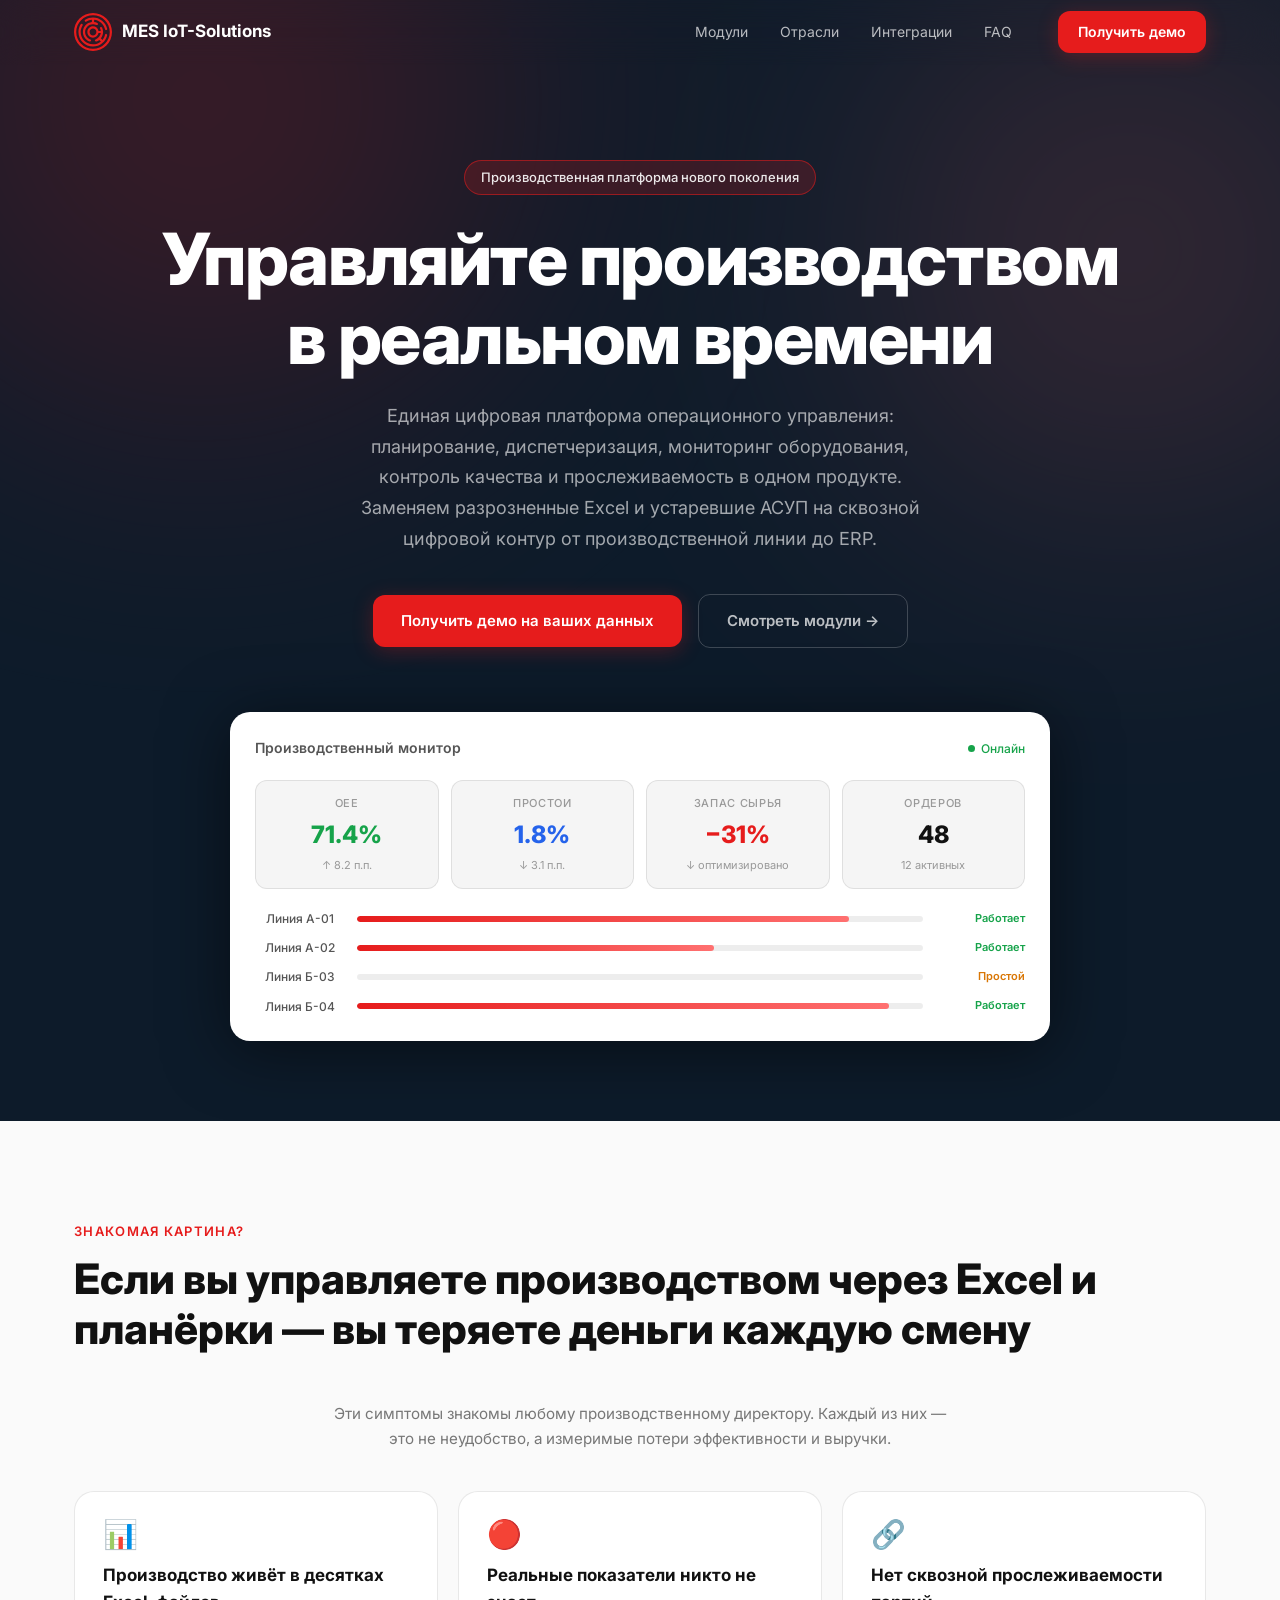
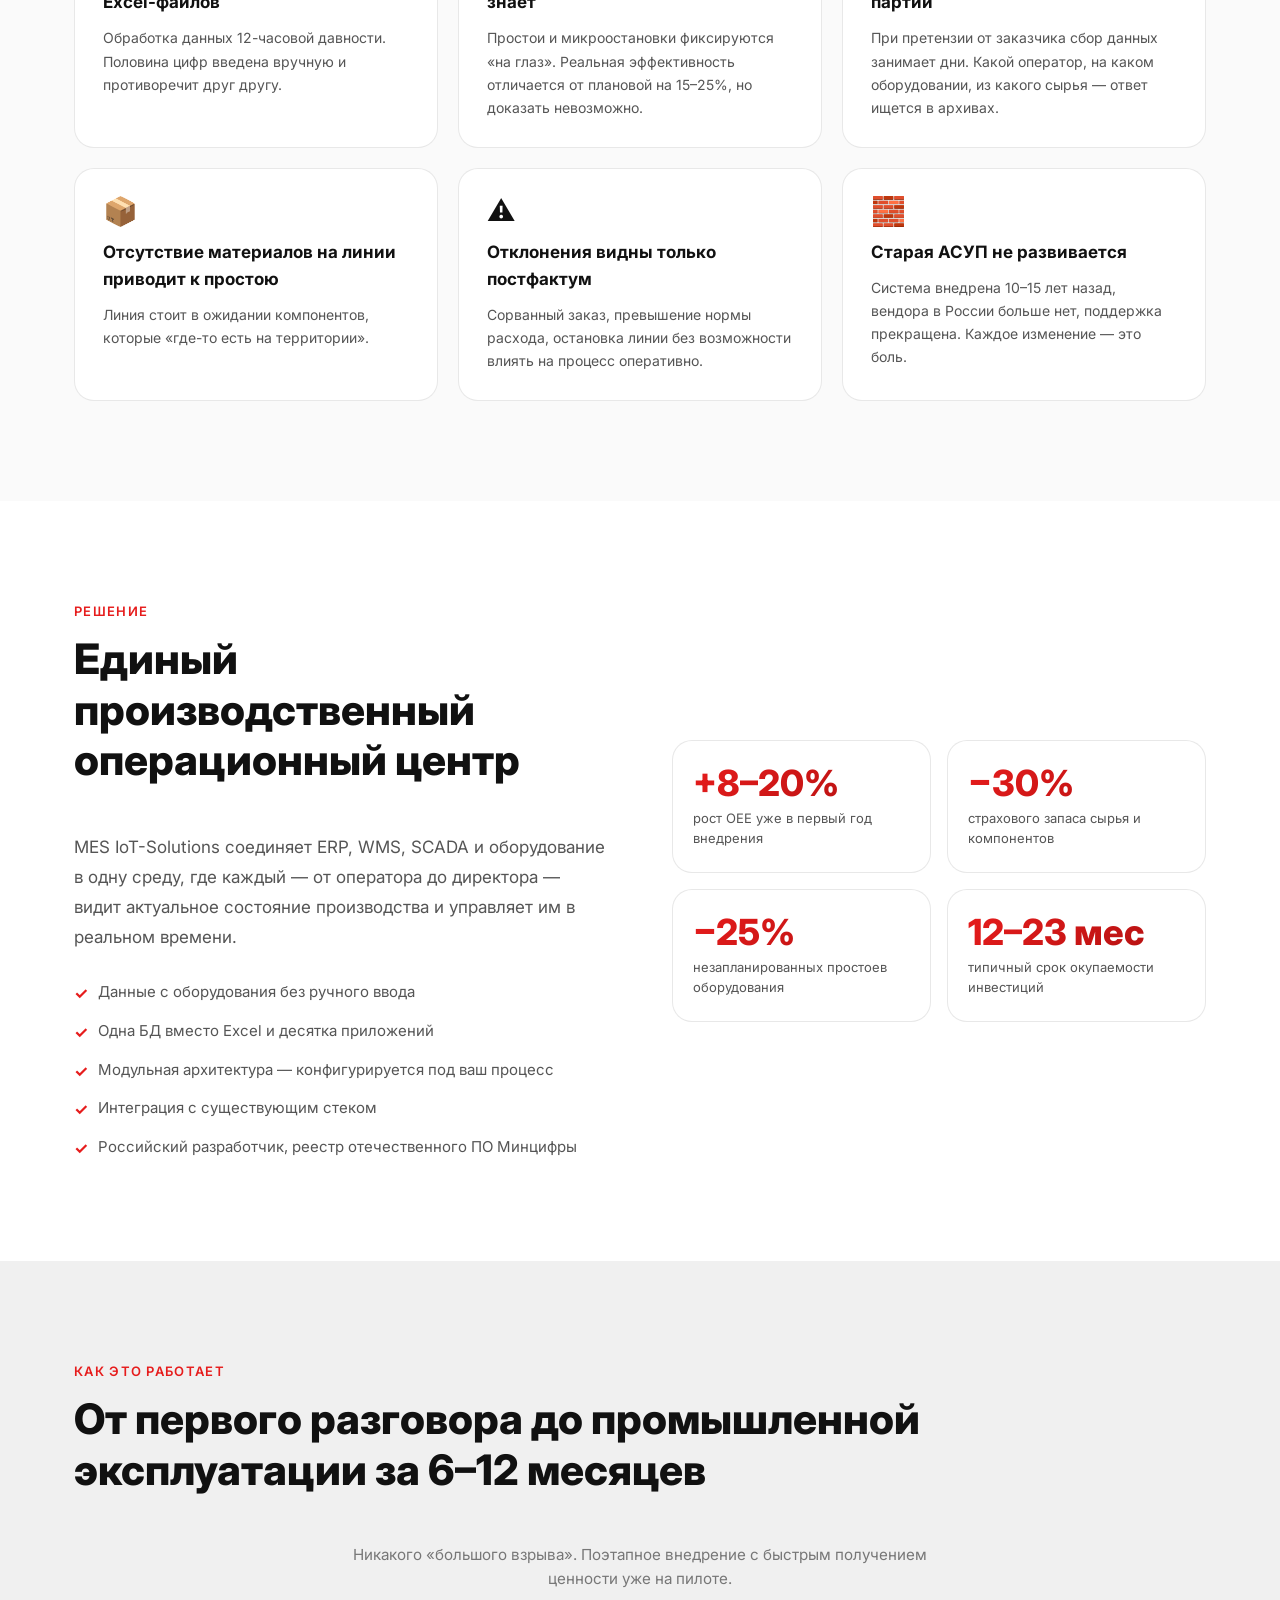
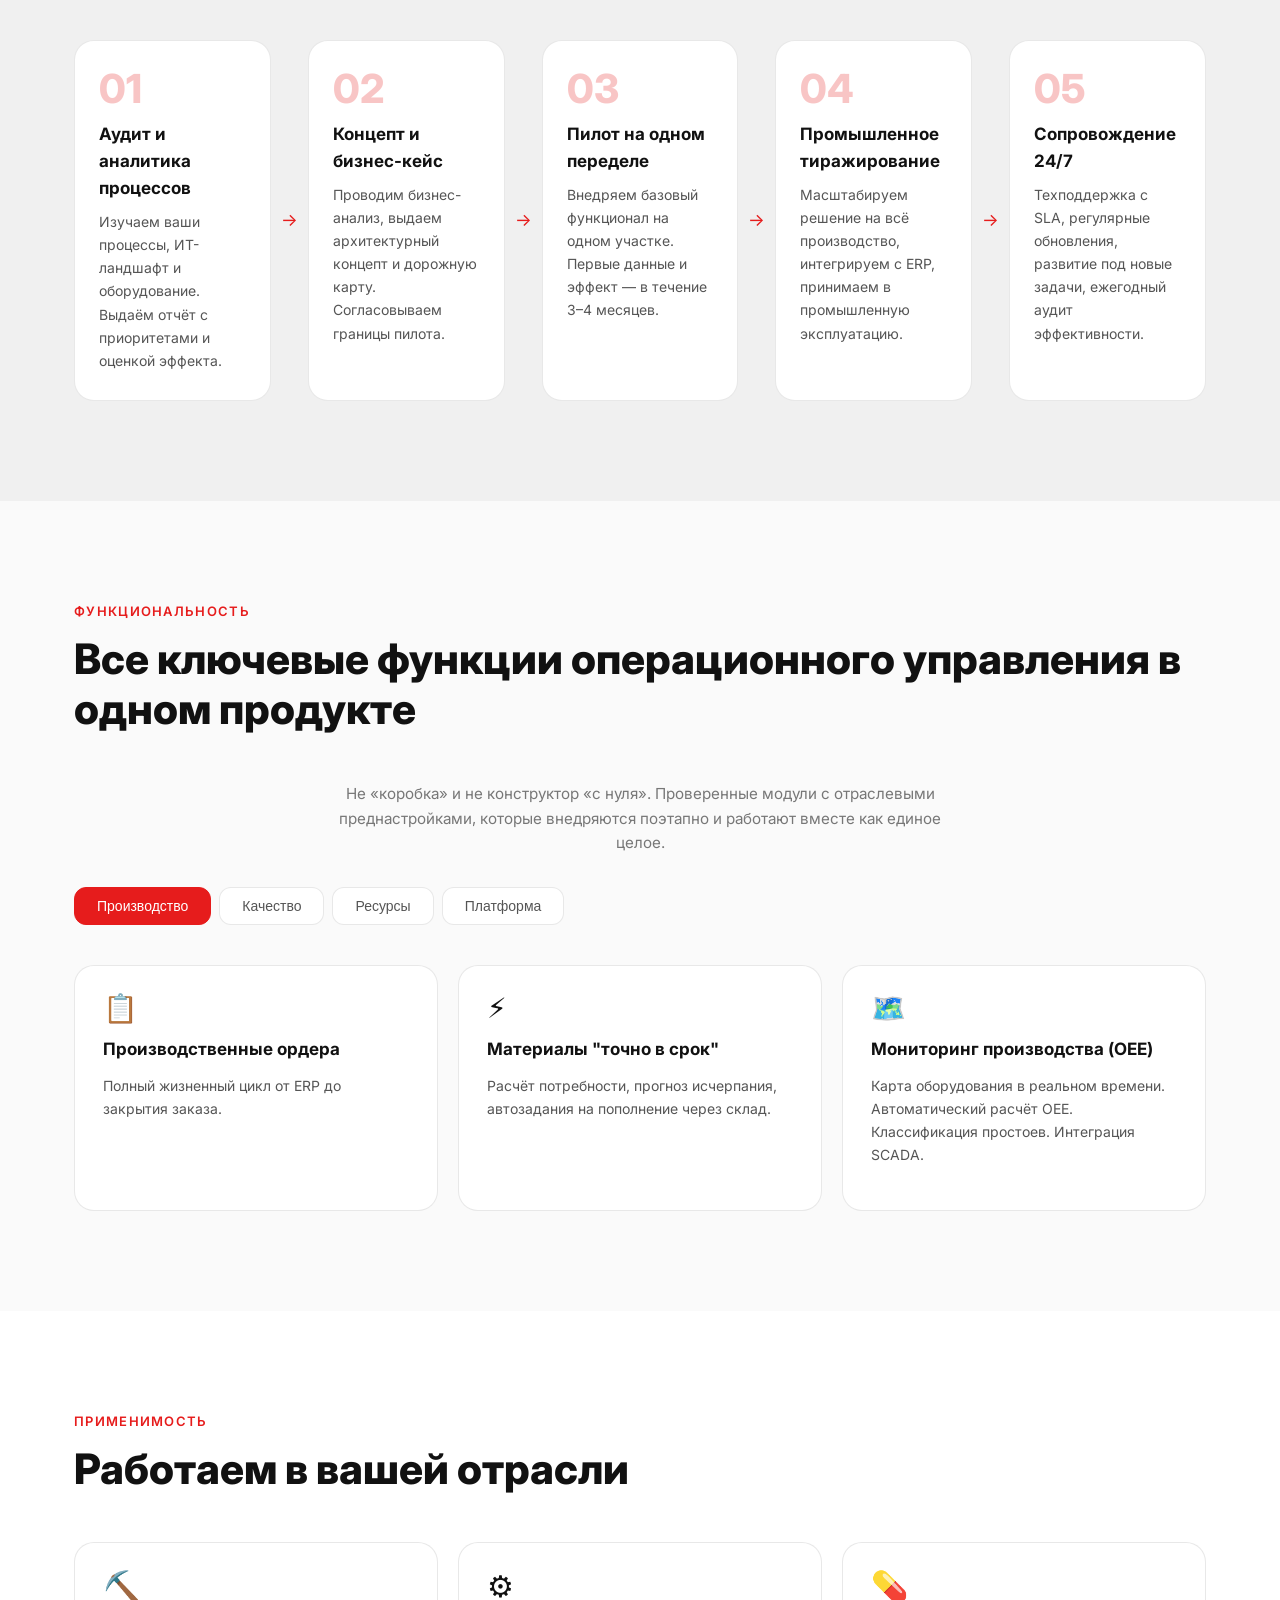
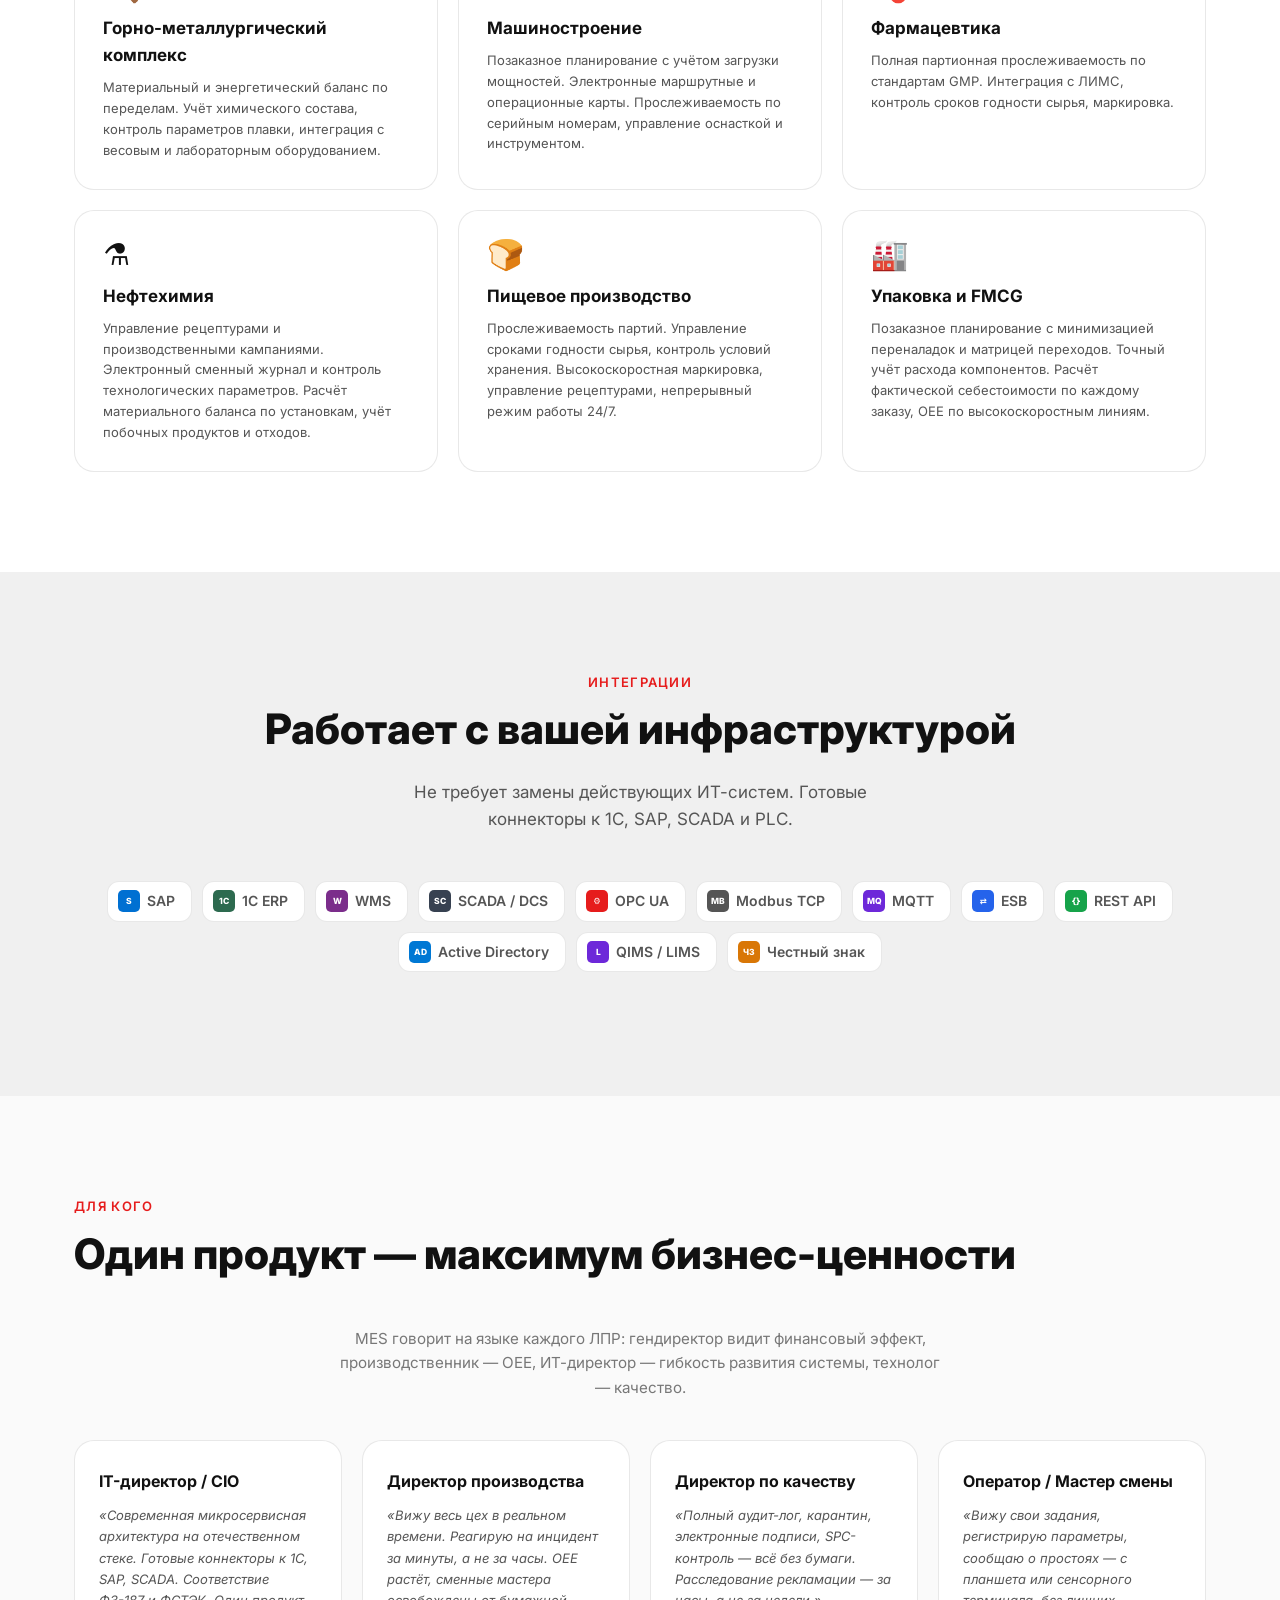
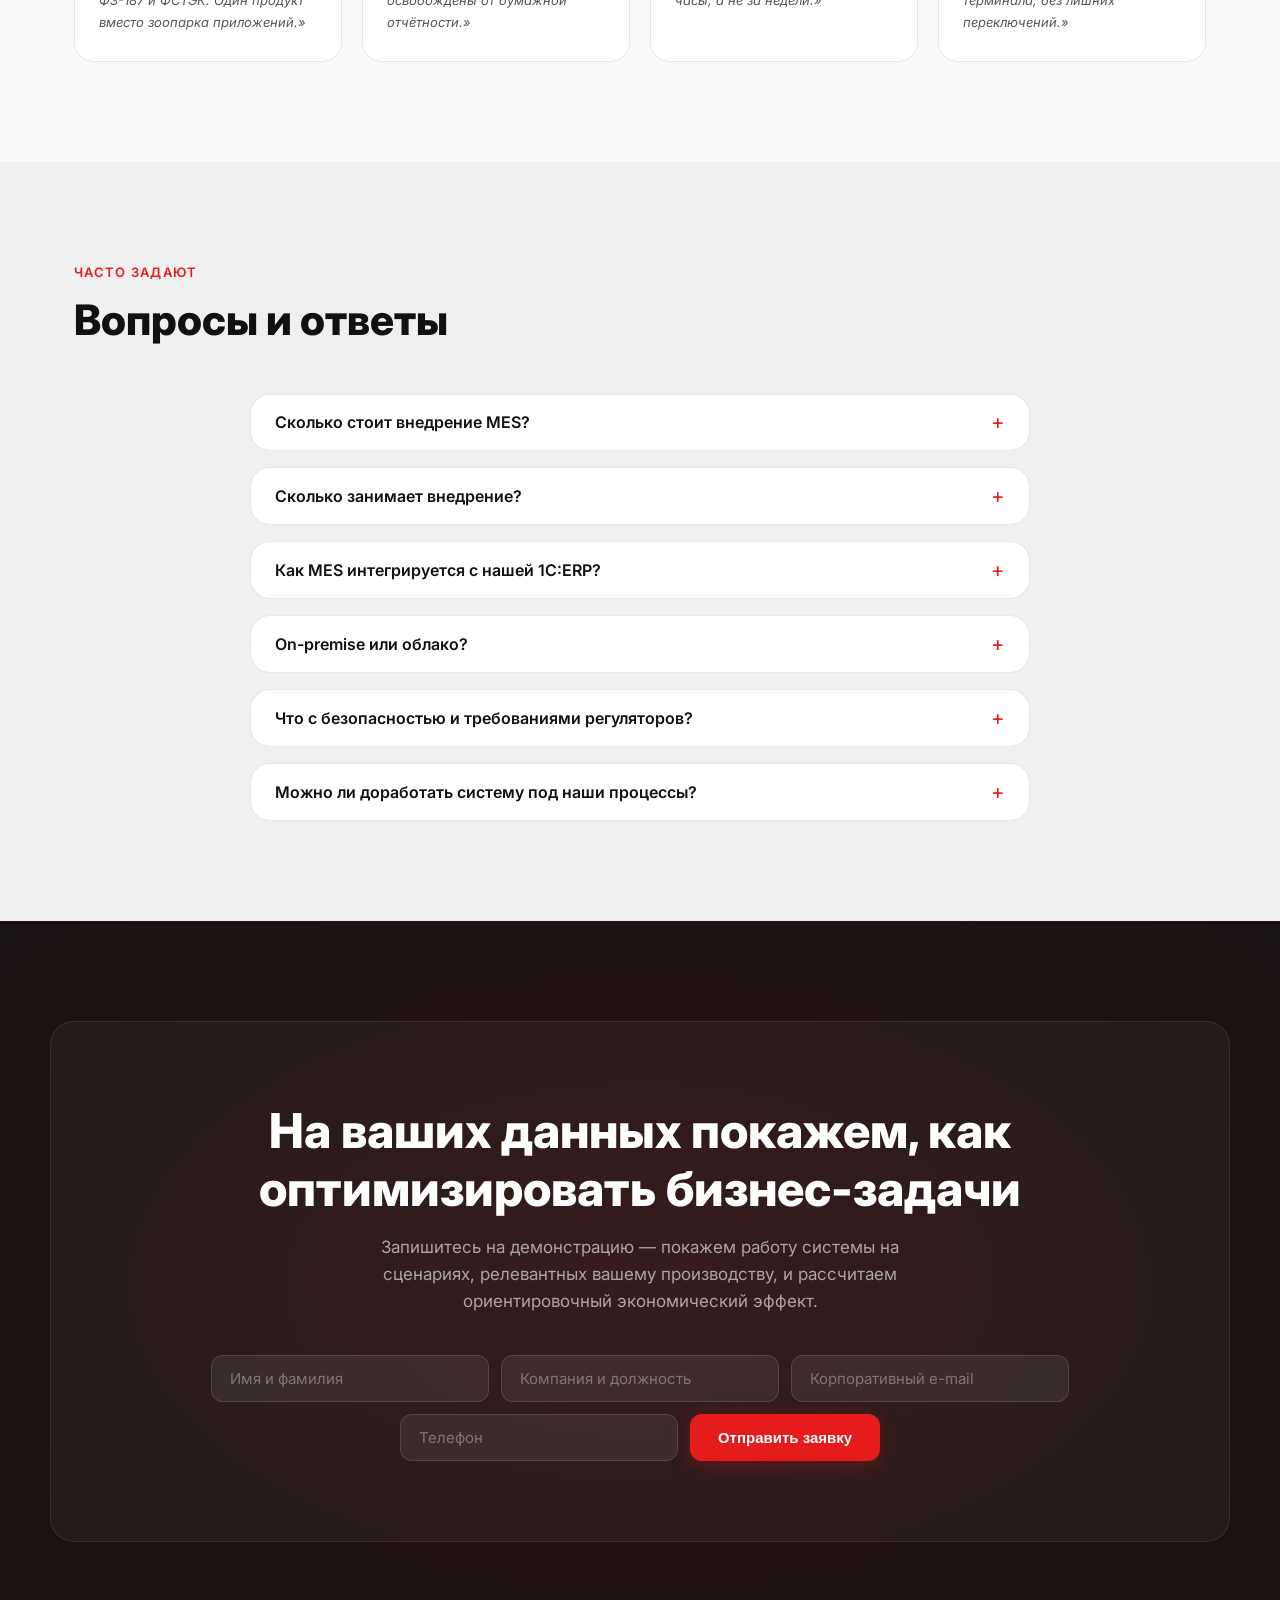
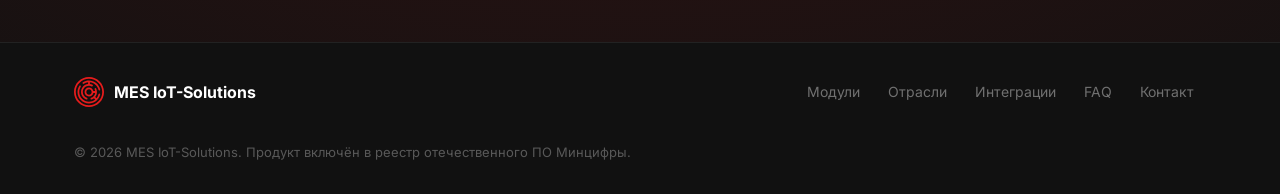
==== index.html @ adb9ef00 "Add files via upload" ====
<!DOCTYPE html>
<html lang="ru">
<head>
  <meta charset="UTF-8" />
  <meta name="viewport" content="width=device-width, initial-scale=1.0" />
  <title>MES IoT-Solutions — Российская производственная система реального времени</title>
  <meta name="description" content="Промышленная MES-система от российского разработчика. Единая платформа: планирование, мониторинг OEE, качество, ТОиР, прослеживаемость. Интеграция с 1С и SAP." />
  <link rel="stylesheet" href="styles.css" />
  <link rel="preconnect" href="https://fonts.googleapis.com" />
  <link href="https://fonts.googleapis.com/css2?family=Inter:wght@300;400;500;600;700;800&display=swap" rel="stylesheet" />
</head>
<body>

  <!-- NAV -->
  <nav class="nav" id="nav">
    <div class="container nav__inner">
      <a href="#" class="nav__logo">
        <svg width="38" height="38" viewBox="0 0 92 92" fill="none" xmlns="http://www.w3.org/2000/svg" aria-hidden="true" style="flex-shrink:0">
          <path d="M21.5625 46C21.5625 56.359 28.1356 65.6278 37.9189 69.0643C39.3234 69.5576 40.8618 68.8192 41.3553 67.4146C41.8487 66.0102 41.11 64.4717 39.7055 63.9783C32.078 61.2991 26.9531 54.0741 26.9531 46C26.9531 35.4974 35.4974 26.9531 46 26.9531C48.8905 26.9531 51.6673 27.5867 54.2538 28.8359C55.5942 29.4838 57.2055 28.9218 57.8531 27.5815C58.5007 26.2412 57.939 24.6298 56.5985 23.9822C54.0883 22.7695 51.4395 22.009 48.6953 21.7091V16.2966C61.7027 17.4897 72.2824 26.9891 75.0947 39.4083C75.4228 40.8575 76.8633 41.7709 78.3186 41.4419C79.7705 41.1132 80.6808 39.6698 80.3521 38.2179C76.8019 22.5386 62.7438 10.7812 46 10.7812C39.3338 10.7812 32.8392 12.661 27.2185 16.2172C25.9605 17.013 25.5859 18.6782 26.3819 19.936C27.1777 21.1941 28.8431 21.5686 30.1007 20.7726C34.0966 18.2444 38.6157 16.7217 43.3047 16.2978V21.7118C31.0935 23.0579 21.5625 33.4361 21.5625 46Z" fill="#E61C1C"/>
          <path d="M78.3182 50.5587C76.8669 50.2299 75.4231 51.1404 75.0943 52.5922C74.0553 57.1809 71.909 61.4729 68.8974 65.0857L65.0704 61.2587C68.462 57.0183 70.4375 51.674 70.4375 46C70.4375 42.2907 69.6235 38.7248 68.0178 35.4013C67.3702 34.0612 65.759 33.4995 64.4183 34.1469C63.078 34.7945 62.5163 36.406 63.1639 37.7464C64.0198 39.518 64.5865 41.379 64.8586 43.3047H59.388C58.133 37.0613 52.6077 32.3438 46.0002 32.3438C38.47 32.3438 32.3439 38.4699 32.3439 46C32.3439 53.5302 38.47 59.6563 46.0002 59.6563C52.6077 59.6563 58.133 54.9388 59.388 48.6953H64.8516C63.8548 55.6464 59.0613 61.6016 52.2945 63.9785C50.8902 64.4719 50.1515 66.0104 50.6447 67.4148C51.1382 68.8193 52.6766 69.5578 54.0811 69.0645C56.734 68.1327 59.1483 66.769 61.2621 65.0739L65.0887 68.9005C59.7206 73.384 52.9235 75.8282 46 75.8282C29.5527 75.8282 16.1719 62.4474 16.1719 46C16.1719 40.3557 17.7628 34.858 20.7726 30.1009C21.5686 28.8429 21.194 27.1779 19.936 26.3821C18.678 25.5863 17.0132 25.9607 16.2172 27.2187C12.661 32.8394 10.7812 39.3338 10.7812 46C10.7812 65.4198 26.5803 81.2188 46 81.2188C62.7442 81.2188 76.8013 69.462 80.3519 53.7827C80.6806 52.331 79.7701 50.8875 78.3182 50.5587ZM46 54.2657C41.4424 54.2657 37.7344 50.5576 37.7344 46C37.7344 41.4424 41.4424 37.7344 46 37.7344C50.5576 37.7344 54.2656 41.4424 54.2656 46C54.2656 50.5576 50.5576 54.2657 46 54.2657Z" fill="#E61C1C"/>
          <path d="M46 0C20.5771 0 0 20.5737 0 46C0 71.4229 20.5737 92 46 92C71.4227 92 92 71.4263 92 46C92 20.5771 71.4263 0 46 0ZM46 86.6094C23.5565 86.6094 5.39062 68.4467 5.39062 46C5.39062 23.5565 23.5533 5.39062 46 5.39062C68.4433 5.39062 86.6094 23.5531 86.6094 46C86.6094 68.4433 68.4469 86.6094 46 86.6094Z" fill="#E61C1C"/>
        </svg>
        MES IoT-Solutions
      </a>
      <ul class="nav__links">
        <li><a href="#modules">Модули</a></li>
        <li><a href="#industries">Отрасли</a></li>
        <li><a href="#integrations">Интеграции</a></li>
        <li><a href="#faq">FAQ</a></li>
      </ul>
      <a href="#cta" class="btn btn--primary btn--sm">Получить демо</a>
      <button class="nav__burger" id="burger" aria-label="Меню">
        <span></span><span></span><span></span>
      </button>
    </div>
  </nav>

  <!-- HERO -->
  <section class="hero">
    <div class="hero__glow hero__glow--1"></div>
    <div class="hero__glow hero__glow--2"></div>
    <div class="container hero__inner">
      <div class="hero__badge fade-in">Производственная платформа нового поколения</div>
      <h1 class="hero__title fade-in">
        Управляйте производством<br />
        <span class="gradient-text">в реальном времени</span>
      </h1>
      <p class="hero__sub fade-in">
        Единая цифровая платформа операционного управления: планирование, диспетчеризация, мониторинг оборудования, контроль качества и прослеживаемость в одном продукте. Заменяем разрозненные Excel и устаревшие АСУП на сквозной цифровой контур от производственной линии до ERP.
      </p>
      <div class="hero__actions fade-in">
        <a href="#cta" class="btn btn--primary">Получить демо на ваших данных</a>
        <a href="#modules" class="btn btn--ghost">Смотреть модули →</a>
      </div>
      <div class="hero__dashboard fade-in" aria-hidden="true">
        <div class="dashboard">
          <div class="dashboard__header">
            <div class="dashboard__title">Производственный монитор</div>
            <div class="dashboard__live"><span class="dot dot--green"></span>Онлайн</div>
          </div>
          <div class="dashboard__grid">
            <div class="dashboard__kpi">
              <div class="kpi__label">OEE</div>
              <div class="kpi__value kpi__value--green">71.4%</div>
              <div class="kpi__delta">↑ 8.2 п.п.</div>
            </div>
            <div class="dashboard__kpi">
              <div class="kpi__label">Простои</div>
              <div class="kpi__value kpi__value--blue">1.8%</div>
              <div class="kpi__delta">↓ 3.1 п.п.</div>
            </div>
            <div class="dashboard__kpi">
              <div class="kpi__label">Запас сырья</div>
              <div class="kpi__value kpi__value--purple">−31%</div>
              <div class="kpi__delta">↓ оптимизировано</div>
            </div>
            <div class="dashboard__kpi">
              <div class="kpi__label">Ордеров</div>
              <div class="kpi__value">48</div>
              <div class="kpi__delta">12 активных</div>
            </div>
          </div>
          <div class="dashboard__lines">
            <div class="line-row">
              <div class="line-row__name">Линия А-01</div>
              <div class="line-row__bar"><div class="line-row__fill" style="width:87%"></div></div>
              <div class="line-row__status status--green">Работает</div>
            </div>
            <div class="line-row">
              <div class="line-row__name">Линия А-02</div>
              <div class="line-row__bar"><div class="line-row__fill" style="width:63%"></div></div>
              <div class="line-row__status status--green">Работает</div>
            </div>
            <div class="line-row">
              <div class="line-row__name">Линия Б-03</div>
              <div class="line-row__bar"><div class="line-row__fill" style="width:0%"></div></div>
              <div class="line-row__status status--yellow">Простой</div>
            </div>
            <div class="line-row">
              <div class="line-row__name">Линия Б-04</div>
              <div class="line-row__bar"><div class="line-row__fill" style="width:94%"></div></div>
              <div class="line-row__status status--green">Работает</div>
            </div>
          </div>
        </div>
      </div>
    </div>
  </section>

  <!-- PAIN POINTS -->
  <section class="pain section">
    <div class="container">
      <div class="section__label reveal">Знакомая картина?</div>
      <h2 class="section__title reveal">Если вы управляете производством через Excel и планёрки — вы теряете деньги каждую смену</h2>
      <p style="text-align:center;color:var(--muted);max-width:640px;margin:0 auto 2.5rem;font-size:.95rem;" class="reveal">
        Эти симптомы знакомы любому производственному директору. Каждый из них — это не неудобство, а измеримые потери эффективности и выручки.
      </p>
      <div class="pain__grid">
        <div class="pain__card reveal">
          <div class="pain__icon">📊</div>
          <h3>Производство живёт в десятках Excel-файлов</h3>
          <p>Обработка данных 12-часовой давности. Половина цифр введена вручную и противоречит друг другу.</p>
        </div>
        <div class="pain__card reveal">
          <div class="pain__icon">🔴</div>
          <h3>Реальные показатели никто не знает</h3>
          <p>Простои и микроостановки фиксируются «на глаз». Реальная эффективность отличается от плановой на 15–25%, но доказать невозможно.</p>
        </div>
        <div class="pain__card reveal">
          <div class="pain__icon">🔗</div>
          <h3>Нет сквозной прослеживаемости партий</h3>
          <p>При претензии от заказчика сбор данных занимает дни. Какой оператор, на каком оборудовании, из какого сырья — ответ ищется в архивах.</p>
        </div>
        <div class="pain__card reveal">
          <div class="pain__icon">📦</div>
          <h3>Отсутствие материалов на линии приводит к простою</h3>
          <p>Линия стоит в ожидании компонентов, которые «где-то есть на территории».</p>
        </div>
        <div class="pain__card reveal">
          <div class="pain__icon">⚠️</div>
          <h3>Отклонения видны только постфактум</h3>
          <p>Сорванный заказ, превышение нормы расхода, остановка линии без возможности влиять на процесс оперативно.</p>
        </div>
        <div class="pain__card reveal">
          <div class="pain__icon">🧱</div>
          <h3>Старая АСУП не развивается</h3>
          <p>Система внедрена 10–15 лет назад, вендора в России больше нет, поддержка прекращена. Каждое изменение — это боль.</p>
        </div>
      </div>
    </div>
  </section>

  <!-- SOLUTION -->
  <section class="solution section">
    <div class="container">
      <div class="solution__inner">
        <div class="solution__text reveal">
          <div class="section__label">Решение</div>
          <h2 class="section__title">Единый производственный операционный центр</h2>
          <p class="solution__desc">
            MES IoT-Solutions соединяет ERP, WMS, SCADA и оборудование в одну среду, где каждый — от оператора до директора — видит актуальное состояние производства и управляет им в реальном времени.
          </p>
          <ul class="solution__list">
            <li><span class="check">✓</span> Данные с оборудования без ручного ввода</li>
            <li><span class="check">✓</span> Одна БД вместо Excel и десятка приложений</li>
            <li><span class="check">✓</span> Модульная архитектура — конфигурируется под ваш процесс</li>
            <li><span class="check">✓</span> Интеграция с существующим стеком</li>
            <li><span class="check">✓</span> Российский разработчик, реестр отечественного ПО Минцифры</li>
          </ul>
        </div>
        <div class="solution__numbers reveal">
          <div class="stat__card">
            <div class="stat__value gradient-text">+8–<span class="count-up" data-target="20">20</span>%</div>
            <div class="stat__label">рост OEE уже в первый год внедрения</div>
          </div>
          <div class="stat__card">
            <div class="stat__value gradient-text">−<span class="count-up" data-target="30">30</span>%</div>
            <div class="stat__label">страхового запаса сырья и компонентов</div>
          </div>
          <div class="stat__card">
            <div class="stat__value gradient-text">−<span class="count-up" data-target="25">25</span>%</div>
            <div class="stat__label">незапланированных простоев оборудования</div>
          </div>
          <div class="stat__card">
            <div class="stat__value gradient-text">12–<span class="count-up" data-target="24">24</span> мес</div>
            <div class="stat__label">типичный срок окупаемости инвестиций</div>
          </div>
        </div>
      </div>
    </div>
  </section>

  <!-- HOW IT WORKS -->
  <section class="how section">
    <div class="container">
      <div class="section__label reveal">Как это работает</div>
      <h2 class="section__title reveal">От первого разговора до промышленной эксплуатации за 6–12 месяцев</h2>
      <p style="text-align:center;color:var(--muted);max-width:600px;margin:0 auto 3rem;font-size:.95rem;" class="reveal">
        Никакого «большого взрыва». Поэтапное внедрение с быстрым получением ценности уже на пилоте.
      </p>
      <div class="how__steps">
        <div class="how__step reveal">
          <div class="how__num">01</div>
          <h3>Аудит и аналитика процессов</h3>
          <p>Изучаем ваши процессы, ИТ-ландшафт и оборудование. Выдаём отчёт с приоритетами и оценкой эффекта.</p>
        </div>
        <div class="how__arrow reveal">→</div>
        <div class="how__step reveal">
          <div class="how__num">02</div>
          <h3>Концепт и бизнес-кейс</h3>
          <p>Проводим бизнес-анализ, выдаем архитектурный концепт и дорожную карту. Согласовываем границы пилота.</p>
        </div>
        <div class="how__arrow reveal">→</div>
        <div class="how__step reveal">
          <div class="how__num">03</div>
          <h3>Пилот на одном переделе</h3>
          <p>Внедряем базовый функционал на одном участке. Первые данные и эффект — в течение 3–4 месяцев.</p>
        </div>
        <div class="how__arrow reveal">→</div>
        <div class="how__step reveal">
          <div class="how__num">04</div>
          <h3>Промышленное тиражирование</h3>
          <p>Масштабируем решение на всё производство, интегрируем с ERP, принимаем в промышленную эксплуатацию.</p>
        </div>
        <div class="how__arrow reveal">→</div>
        <div class="how__step reveal">
          <div class="how__num">05</div>
          <h3>Сопровождение 24/7</h3>
          <p>Техподдержка с SLA, регулярные обновления, развитие под новые задачи, ежегодный аудит эффективности.</p>
        </div>
      </div>
    </div>
  </section>

  <!-- MODULES -->
  <section class="modules section" id="modules">
    <div class="container">
      <div class="section__label reveal">Функциональность</div>
      <h2 class="section__title reveal">Все ключевые функции операционного управления в одном продукте</h2>
      <p style="text-align:center;color:var(--muted);max-width:620px;margin:0 auto 2rem;font-size:.95rem;" class="reveal">
        Не «коробка» и не конструктор «с нуля». Проверенные модули с отраслевыми преднастройками, которые внедряются поэтапно и работают вместе как единое целое.
      </p>
      <div class="tabs reveal">
        <button class="tab tab--active" data-tab="production">Производство</button>
        <button class="tab" data-tab="quality">Качество</button>
        <button class="tab" data-tab="resources">Ресурсы</button>
        <button class="tab" data-tab="platform">Платформа</button>
      </div>
      <div class="modules__grid" id="modules-grid">

        <!-- PRODUCTION -->
        <div class="module__card reveal" data-group="production">
          <div class="module__icon">📋</div>
          <h3>Производственные ордера</h3>
          <p>Полный жизненный цикл от ERP до закрытия заказа.</p>
        </div>
        <div class="module__card reveal" data-group="production">
          <div class="module__icon">⚡</div>
          <h3>Материалы "точно в срок"</h3>
          <p>Расчёт потребности, прогноз исчерпания, автозадания на пополнение через склад.</p>
        </div>
        <div class="module__card reveal" data-group="production">
          <div class="module__icon">🗺️</div>
          <h3>Мониторинг производства (OEE)</h3>
          <p>Карта оборудования в реальном времени. Автоматический расчёт OEE. Классификация простоев. Интеграция SCADA.</p>
        </div>

        <!-- QUALITY -->
        <div class="module__card reveal" data-group="quality" style="display:none">
          <div class="module__icon">🔍</div>
          <h3>Прослеживаемость партий</h3>
          <p>Сквозная цепочка от сырья до готовой продукции. Быстрый отзыв партии.</p>
        </div>
        <div class="module__card reveal" data-group="quality" style="display:none">
          <div class="module__icon">✅</div>
          <h3>Управление качеством</h3>
          <p>Контрольные точки, карантин продукции, несоответствия, протоколы испытаний.</p>
        </div>
        <div class="module__card reveal" data-group="quality" style="display:none">
          <div class="module__icon">🔄</div>
          <h3>Переходы</h3>
          <p>Матрица переходов между заказами, электронный чек-лист, электронная подпись вместо бумаги, анализ потерь при переналадке.</p>
        </div>

        <!-- RESOURCES -->
        <div class="module__card reveal" data-group="resources" style="display:none">
          <div class="module__icon">♻️</div>
          <h3>Возвратные материалы</h3>
          <p>Учёт брака, транспортные задания на переработку, прогноз загрузки линий переработки, фактический выход.</p>
        </div>
        <div class="module__card reveal" data-group="resources" style="display:none">
          <div class="module__icon">📦</div>
          <h3>Побочный продукт</h3>
          <p>Автовзвешивание, печать этикеток, отправка в ERP одной кнопкой.</p>
        </div>
        <div class="module__card reveal" data-group="resources" style="display:none">
          <div class="module__icon">🔧</div>
          <h3>ТОиР</h3>
          <p>Тикет-система, графики ППР, калибровки, история оборудования, заявки на ремонт, привязка к простоям.</p>
        </div>

        <!-- PLATFORM -->
        <div class="module__card reveal" data-group="platform" style="display:none">
          <div class="module__icon">📈</div>
          <h3>Аналитика и BI</h3>
          <p>Конструктор отчётов, преднастроенные дашборды OEE / качество / материалы, ML-прогнозы, экспорт Excel / PDF.</p>
        </div>
        <div class="module__card reveal" data-group="platform" style="display:none">
          <div class="module__icon">🏷️</div>
          <h3>Маркировка и этикетирование</h3>
          <p>Автопечать на всех участках. EAN-128, QR, RFID. Интеграция с национальной системой маркировки товаров Честный ЗНАК.</p>
        </div>
        <div class="module__card reveal" data-group="platform" style="display:none">
          <div class="module__icon">🔐</div>
          <h3>Безопасность и администрирование</h3>
          <p>RBAC на базе Active Directory, аудит-лог, OAuth 2.0, соответствие ФЗ-187, ФСТЭК.</p>
        </div>

      </div>
    </div>
  </section>

  <!-- INDUSTRIES -->
  <section class="industries section" id="industries">
    <div class="container">
      <div class="section__label reveal">Применимость</div>
      <h2 class="section__title reveal">Работаем в вашей отрасли</h2>
      <div class="industries__grid">
        <div class="industry__card reveal">
          <div class="industry__icon">⛏️</div>
          <h3>Горно-металлургический комплекс</h3>
          <p>Материальный и энергетический баланс по переделам. Учёт химического состава, контроль параметров плавки, интеграция с весовым и лабораторным оборудованием.</p>
        </div>
        <div class="industry__card reveal">
          <div class="industry__icon">⚙️</div>
          <h3>Машиностроение</h3>
          <p>Позаказное планирование с учётом загрузки мощностей. Электронные маршрутные и операционные карты. Прослеживаемость по серийным номерам, управление оснасткой и инструментом.</p>
        </div>
        <div class="industry__card reveal">
          <div class="industry__icon">💊</div>
          <h3>Фармацевтика</h3>
          <p>Полная партионная прослеживаемость по стандартам GMP. Интеграция с ЛИМС, контроль сроков годности сырья, маркировка.</p>
        </div>
        <div class="industry__card reveal">
          <div class="industry__icon">⚗️</div>
          <h3>Нефтехимия</h3>
          <p>Управление рецептурами и производственными кампаниями. Электронный сменный журнал и контроль технологических параметров. Расчёт материального баланса по установкам, учёт побочных продуктов и отходов.</p>
        </div>
        <div class="industry__card reveal">
          <div class="industry__icon">🍞</div>
          <h3>Пищевое производство</h3>
          <p>Прослеживаемость партий. Управление сроками годности сырья, контроль условий хранения. Высокоскоростная маркировка, управление рецептурами, непрерывный режим работы 24/7.</p>
        </div>
        <div class="industry__card reveal">
          <div class="industry__icon">🏭</div>
          <h3>Упаковка и FMCG</h3>
          <p>Позаказное планирование с минимизацией переналадок и матрицей переходов. Точный учёт расхода компонентов. Расчёт фактической себестоимости по каждому заказу, OEE по высокоскоростным линиям.</p>
        </div>
      </div>
    </div>
  </section>

  <!-- INTEGRATIONS -->
  <section class="integrations section" id="integrations">
    <div class="container">
      <div class="section__label reveal">Интеграции</div>
      <h2 class="section__title reveal">Работает с вашей инфраструктурой</h2>
      <p class="integrations__sub reveal">Не требует замены действующих ИТ-систем. Готовые коннекторы к 1С, SAP, SCADA и PLC.</p>
      <div class="integrations__row reveal">
        <div class="integ__badge"><span class="integ__logo" style="background:#0070D2">S</span>SAP</div>
        <div class="integ__badge"><span class="integ__logo" style="background:#2D6A4F">1С</span>1С ERP</div>
        <div class="integ__badge"><span class="integ__logo" style="background:#7B2D8B">W</span>WMS</div>
        <div class="integ__badge"><span class="integ__logo" style="background:#374151">SC</span>SCADA / DCS</div>
        <div class="integ__badge"><span class="integ__logo" style="background:#E61C1C">⚙</span>OPC UA</div>
        <div class="integ__badge"><span class="integ__logo" style="background:#555">MB</span>Modbus TCP</div>
        <div class="integ__badge"><span class="integ__logo" style="background:#6D28D9">MQ</span>MQTT</div>
        <div class="integ__badge"><span class="integ__logo" style="background:#2563EB">⇄</span>ESB</div>
        <div class="integ__badge"><span class="integ__logo" style="background:#16A34A">{}</span>REST API</div>
        <div class="integ__badge"><span class="integ__logo" style="background:#0078D4">AD</span>Active Directory</div>
        <div class="integ__badge"><span class="integ__logo" style="background:#6D28D9">L</span>QIMS / LIMS</div>
        <div class="integ__badge"><span class="integ__logo" style="background:#D97706">ЧЗ</span>Честный знак</div>
      </div>
    </div>
  </section>

  <!-- ROLES -->
  <section class="roles section">
    <div class="container">
      <div class="section__label reveal">Для кого</div>
      <h2 class="section__title reveal">Один продукт — максимум бизнес-ценности</h2>
      <p style="text-align:center;color:var(--muted);max-width:600px;margin:0 auto 2.5rem;font-size:.95rem;" class="reveal">
        MES говорит на языке каждого ЛПР: гендиректор видит финансовый эффект, производственник — OEE, ИТ-директор — гибкость развития системы, технолог — качество.
      </p>
      <div class="roles__grid">
        <div class="role__card reveal">
          <h3>IT-директор / CIO</h3>
          <p>«Современная микросервисная архитектура на отечественном стеке. Готовые коннекторы к 1С, SAP, SCADA. Соответствие ФЗ-187 и ФСТЭК. Один продукт вместо зоопарка приложений.»</p>
        </div>
        <div class="role__card reveal">
          <h3>Директор производства</h3>
          <p>«Вижу весь цех в реальном времени. Реагирую на инцидент за минуты, а не за часы. OEE растёт, сменные мастера освобождены от бумажной отчётности.»</p>
        </div>
        <div class="role__card reveal">
          <h3>Директор по качеству</h3>
          <p>«Полный аудит-лог, карантин, электронные подписи, SPC-контроль — всё без бумаги. Расследование рекламации — за часы, а не за недели.»</p>
        </div>
        <div class="role__card reveal">
          <h3>Оператор / Мастер смены</h3>
          <p>«Вижу свои задания, регистрирую параметры, сообщаю о простоях — с планшета или сенсорного терминала, без лишних переключений.»</p>
        </div>
      </div>
    </div>
  </section>

  <!-- FAQ -->
  <section class="faq section" id="faq">
    <div class="container">
      <div class="section__label reveal">Часто задают</div>
      <h2 class="section__title reveal">Вопросы и ответы</h2>
      <div class="faq__list reveal">
        <div class="faq__item">
          <button class="faq__q">Сколько стоит внедрение MES?</button>
          <div class="faq__a">Стоимость зависит от масштаба и набора модулей. Ориентиры: пилот на одном переделе — от 5 до 15 млн рублей.</div>
        </div>
        <div class="faq__item">
          <button class="faq__q">Сколько занимает внедрение?</button>
          <div class="faq__a">Первый измеримый эффект на пилоте — 3–4 месяца. Полноценное внедрение на одной площадке — 9–12 месяцев. Корпоративное тиражирование на холдинг — 18–36 месяцев. Каждый этап даёт самостоятельную ценность и не требует ждать «финального запуска».</div>
        </div>
        <div class="faq__item">
          <button class="faq__q">Как MES интегрируется с нашей 1С:ERP?</button>
          <div class="faq__a">Готовый коннектор к 1С. Типовая интеграция: передача заказов на производство из ERP в MES, возврат фактических данных по выпуску, расходу и качеству, синхронизация НСИ. Базовая интеграция настраивается за 2 недели.</div>
        </div>
        <div class="faq__item">
          <button class="faq__q">On-premise или облако?</button>
          <div class="faq__a">Поддерживаем оба варианта. Большинство промышленных заказчиков выбирают on-premise — критичная инфраструктура остаётся в периметре предприятия (требования КИИ и ФСТЭК). Для холдингов и пилотов — развёртывание в российском облаке. Гибридные сценарии тоже наша практика.</div>
        </div>
        <div class="faq__item">
          <button class="faq__q">Что с безопасностью и требованиями регуляторов?</button>
          <div class="faq__a">Продукт соответствует требованиям ФЗ-187 «О безопасности КИИ», приказам ФСТЭК №31 и №239, ГОСТ Р МЭК 62443. Поддерживается Active Directory / LDAP, RBAC, журналирование действий, шифрование каналов. По запросу — полный пакет документации для аудита ИБ.</div>
        </div>
        <div class="faq__item">
          <button class="faq__q">Можно ли доработать систему под наши процессы?</button>
          <div class="faq__a">Да. Архитектура изначально проектировалась под кастомизацию: бизнес-логика выносится в конфигурацию, есть конструктор отчётов и дашбордов. Сложные доработки выполняются нашей командой и становятся частью основного релиза — поддерживаются нами в дальнейшем.</div>
        </div>
      </div>
    </div>
  </section>

  <!-- CTA -->
  <section class="cta section" id="cta">
    <div class="cta__glow"></div>
    <div class="container cta__inner reveal">
      <h2 class="cta__title">На ваших данных покажем, как оптимизировать бизнес-задачи</h2>
      <p class="cta__sub">Запишитесь на демонстрацию — покажем работу системы на сценариях, релевантных вашему производству, и рассчитаем ориентировочный экономический эффект.</p>
      <div class="cta__actions">
        <form class="cta__form" id="cta-form">
          <input class="cta__input" type="text" placeholder="Имя и фамилия" required />
          <input class="cta__input" type="text" placeholder="Компания и должность" required />
          <input class="cta__input" type="email" placeholder="Корпоративный e-mail" required />
          <input class="cta__input" type="tel" placeholder="Телефон" required />
          <button class="btn btn--primary" type="submit">Отправить заявку</button>
        </form>
      </div>
    </div>
  </section>

  <!-- FOOTER -->
  <footer class="footer">
    <div class="container footer__inner">
      <div class="footer__brand">
        <svg width="30" height="30" viewBox="0 0 92 92" fill="none" xmlns="http://www.w3.org/2000/svg" aria-hidden="true" style="flex-shrink:0">
          <path d="M21.5625 46C21.5625 56.359 28.1356 65.6278 37.9189 69.0643C39.3234 69.5576 40.8618 68.8192 41.3553 67.4146C41.8487 66.0102 41.11 64.4717 39.7055 63.9783C32.078 61.2991 26.9531 54.0741 26.9531 46C26.9531 35.4974 35.4974 26.9531 46 26.9531C48.8905 26.9531 51.6673 27.5867 54.2538 28.8359C55.5942 29.4838 57.2055 28.9218 57.8531 27.5815C58.5007 26.2412 57.939 24.6298 56.5985 23.9822C54.0883 22.7695 51.4395 22.009 48.6953 21.7091V16.2966C61.7027 17.4897 72.2824 26.9891 75.0947 39.4083C75.4228 40.8575 76.8633 41.7709 78.3186 41.4419C79.7705 41.1132 80.6808 39.6698 80.3521 38.2179C76.8019 22.5386 62.7438 10.7812 46 10.7812C39.3338 10.7812 32.8392 12.661 27.2185 16.2172C25.9605 17.013 25.5859 18.6782 26.3819 19.936C27.1777 21.1941 28.8431 21.5686 30.1007 20.7726C34.0966 18.2444 38.6157 16.7217 43.3047 16.2978V21.7118C31.0935 23.0579 21.5625 33.4361 21.5625 46Z" fill="#E61C1C"/>
          <path d="M78.3182 50.5587C76.8669 50.2299 75.4231 51.1404 75.0943 52.5922C74.0553 57.1809 71.909 61.4729 68.8974 65.0857L65.0704 61.2587C68.462 57.0183 70.4375 51.674 70.4375 46C70.4375 42.2907 69.6235 38.7248 68.0178 35.4013C67.3702 34.0612 65.759 33.4995 64.4183 34.1469C63.078 34.7945 62.5163 36.406 63.1639 37.7464C64.0198 39.518 64.5865 41.379 64.8586 43.3047H59.388C58.133 37.0613 52.6077 32.3438 46.0002 32.3438C38.47 32.3438 32.3439 38.4699 32.3439 46C32.3439 53.5302 38.47 59.6563 46.0002 59.6563C52.6077 59.6563 58.133 54.9388 59.388 48.6953H64.8516C63.8548 55.6464 59.0613 61.6016 52.2945 63.9785C50.8902 64.4719 50.1515 66.0104 50.6447 67.4148C51.1382 68.8193 52.6766 69.5578 54.0811 69.0645C56.734 68.1327 59.1483 66.769 61.2621 65.0739L65.0887 68.9005C59.7206 73.384 52.9235 75.8282 46 75.8282C29.5527 75.8282 16.1719 62.4474 16.1719 46C16.1719 40.3557 17.7628 34.858 20.7726 30.1009C21.5686 28.8429 21.194 27.1779 19.936 26.3821C18.678 25.5863 17.0132 25.9607 16.2172 27.2187C12.661 32.8394 10.7812 39.3338 10.7812 46C10.7812 65.4198 26.5803 81.2188 46 81.2188C62.7442 81.2188 76.8013 69.462 80.3519 53.7827C80.6806 52.331 79.7701 50.8875 78.3182 50.5587ZM46 54.2657C41.4424 54.2657 37.7344 50.5576 37.7344 46C37.7344 41.4424 41.4424 37.7344 46 37.7344C50.5576 37.7344 54.2656 41.4424 54.2656 46C54.2656 50.5576 50.5576 54.2657 46 54.2657Z" fill="#E61C1C"/>
          <path d="M46 0C20.5771 0 0 20.5737 0 46C0 71.4229 20.5737 92 46 92C71.4227 92 92 71.4263 92 46C92 20.5771 71.4263 0 46 0ZM46 86.6094C23.5565 86.6094 5.39062 68.4467 5.39062 46C5.39062 23.5565 23.5533 5.39062 46 5.39062C68.4433 5.39062 86.6094 23.5531 86.6094 46C86.6094 68.4433 68.4469 86.6094 46 86.6094Z" fill="#E61C1C"/>
        </svg>
        <span>MES IoT-Solutions</span>
      </div>
      <nav class="footer__nav">
        <a href="#modules">Модули</a>
        <a href="#industries">Отрасли</a>
        <a href="#integrations">Интеграции</a>
        <a href="#faq">FAQ</a>
        <a href="#cta">Контакт</a>
      </nav>
      <div class="footer__copy">© 2026 MES IoT-Solutions. Продукт включён в реестр отечественного ПО Минцифры.</div>
    </div>
  </footer>

  <script src="app.js"></script>
  <script>
    document.querySelectorAll('.faq__q').forEach(btn => {
      btn.addEventListener('click', () => {
        const answer = btn.nextElementSibling;
        const isOpen = btn.classList.contains('open');
        document.querySelectorAll('.faq__q').forEach(b => { b.classList.remove('open'); b.nextElementSibling.classList.remove('open'); });
        if (!isOpen) { btn.classList.add('open'); answer.classList.add('open'); }
      });
    });
  </script>
</body>
</html>
---- styles.css ----
/* ─── RESET & BASE ─────────────────────────────────────────── */
*, *::before, *::after { box-sizing: border-box; margin: 0; padding: 0; }

:root {
  --bg:        #FAFAFA;
  --bg-2:      #F0F0F0;
  --bg-dark:   #111111;
  --bg-card:   #FFFFFF;
  --bg-card2:  #F5F5F5;
  --border:    rgba(0,0,0,0.09);
  --border-h:  rgba(230,28,28,0.35);
  --accent:    #E61C1C;
  --accent-d:  #B01010;
  --green:     #16A34A;
  --yellow:    #D97706;
  --blue:      #2563EB;
  --red:       #E61C1C;
  --text:      #111111;
  --text-2:    #555555;
  --text-3:    #999999;
  --muted:     #777777;
  --radius:    12px;
  --radius-lg: 20px;
  --shadow:    0 2px 12px rgba(0,0,0,0.07);
  --shadow-md: 0 4px 32px rgba(0,0,0,0.12);
  --transition: 0.25s ease;
  font-size: 16px;
}

html { scroll-behavior: smooth; }

body {
  background: var(--bg);
  color: var(--text);
  font-family: 'Inter', system-ui, -apple-system, sans-serif;
  line-height: 1.6;
  overflow-x: hidden;
}

a { color: inherit; text-decoration: none; }
ul { list-style: none; }
img { max-width: 100%; display: block; }

/* ─── UTILITIES ────────────────────────────────────────────── */
.container {
  max-width: 1180px;
  margin: 0 auto;
  padding: 0 24px;
}

.section { padding: 100px 0; }

.gradient-text {
  background: linear-gradient(135deg, var(--accent), var(--accent-d));
  -webkit-background-clip: text;
  -webkit-text-fill-color: transparent;
  background-clip: text;
}

.section__label {
  font-size: 13px;
  font-weight: 600;
  letter-spacing: .1em;
  text-transform: uppercase;
  color: var(--accent);
  margin-bottom: 12px;
}

.section__title {
  font-size: clamp(28px, 4vw, 42px);
  font-weight: 800;
  line-height: 1.2;
  margin-bottom: 48px;
  color: var(--text);
}

/* ─── BUTTONS ───────────────────────────────────────────────── */
.btn {
  display: inline-flex;
  align-items: center;
  justify-content: center;
  gap: 8px;
  padding: 14px 28px;
  border-radius: var(--radius);
  font-size: 15px;
  font-weight: 600;
  cursor: pointer;
  border: none;
  transition: all var(--transition);
  white-space: nowrap;
}

.btn--primary {
  background: var(--accent);
  color: #fff;
  box-shadow: 0 4px 20px rgba(230,28,28,.28);
}
.btn--primary:hover {
  background: var(--accent-d);
  transform: translateY(-2px);
  box-shadow: 0 6px 28px rgba(230,28,28,.40);
}

.btn--ghost {
  background: transparent;
  color: var(--text-2);
  border: 1.5px solid var(--border);
}
.btn--ghost:hover {
  border-color: var(--accent);
  color: var(--accent);
  background: rgba(230,28,28,.04);
}

.btn--sm { padding: 10px 20px; font-size: 14px; }

/* ─── NAV ───────────────────────────────────────────────────── */
.nav {
  position: fixed;
  top: 0; left: 0; right: 0;
  z-index: 100;
  backdrop-filter: blur(20px);
  -webkit-backdrop-filter: blur(20px);
  background: rgba(255,255,255,0.90);
  border-bottom: 1px solid var(--border);
  transition: all var(--transition);
}

.nav--scrolled {
  background: rgba(255,255,255,0.98);
  box-shadow: 0 2px 16px rgba(0,0,0,0.08);
}

/* Transparent nav over dark hero */
.nav:not(.nav--scrolled) {
  background: transparent;
  border-bottom-color: transparent;
  box-shadow: none;
}
.nav:not(.nav--scrolled) .nav__logo { color: #fff; }
.nav:not(.nav--scrolled) .nav__links a { color: rgba(255,255,255,.70); }
.nav:not(.nav--scrolled) .nav__links a:hover {
  color: #fff;
  background: rgba(255,255,255,.08);
}
.nav:not(.nav--scrolled) .nav__burger span { background: rgba(255,255,255,.72); }

.nav__inner {
  display: flex;
  align-items: center;
  gap: 32px;
  height: 64px;
}

.nav__logo {
  display: flex;
  align-items: center;
  gap: 10px;
  font-size: 17px;
  font-weight: 700;
  color: var(--text);
  flex-shrink: 0;
}

.logo-mark {
  width: 28px; height: 28px;
  border-radius: 8px;
  background: var(--accent);
  display: block;
  flex-shrink: 0;
}

.nav__links {
  display: flex;
  align-items: center;
  gap: 4px;
  margin-left: auto;
}

.nav__links a {
  padding: 7px 14px;
  border-radius: 8px;
  font-size: 14px;
  color: var(--text-2);
  transition: all var(--transition);
}
.nav__links a:hover { color: var(--accent); background: rgba(230,28,28,.06); }

.nav__burger {
  display: none;
  flex-direction: column;
  gap: 5px;
  background: none;
  border: none;
  cursor: pointer;
  padding: 4px;
  margin-left: auto;
}
.nav__burger span {
  display: block;
  width: 22px; height: 2px;
  background: var(--text-2);
  border-radius: 2px;
  transition: all var(--transition);
}

/* ─── HERO ──────────────────────────────────────────────────── */
.hero {
  position: relative;
  padding: 160px 0 80px;
  overflow: hidden;
  background: #0D1B2A;
}

.hero__glow {
  position: absolute;
  border-radius: 50%;
  filter: blur(140px);
  opacity: .22;
  pointer-events: none;
}
.hero__glow--1 {
  width: 600px; height: 600px;
  background: var(--accent);
  top: -200px; left: -100px;
}
.hero__glow--2 {
  width: 500px; height: 500px;
  background: #E86060;
  top: 0; right: -100px;
}

.hero__inner { position: relative; text-align: center; }

.hero__badge {
  display: inline-flex;
  align-items: center;
  gap: 8px;
  padding: 6px 16px;
  border-radius: 100px;
  border: 1px solid rgba(230,28,28,.22);
  background: rgba(230,28,28,.07);
  color: var(--accent);
  font-size: 13px;
  font-weight: 500;
  margin-bottom: 24px;
}

.hero__title {
  font-size: clamp(36px, 6vw, 72px);
  font-weight: 800;
  line-height: 1.1;
  margin-bottom: 24px;
  letter-spacing: -.02em;
  color: var(--text);
}

.hero__sub {
  max-width: 600px;
  margin: 0 auto 40px;
  font-size: 18px;
  color: var(--text-2);
  line-height: 1.7;
}

.hero__actions {
  display: flex;
  align-items: center;
  justify-content: center;
  gap: 16px;
  margin-bottom: 64px;
  flex-wrap: wrap;
}

/* Dark hero text & controls */
.hero .hero__title { color: #fff; }
.hero .hero__sub   { color: rgba(255,255,255,.62); }
.hero .gradient-text { background: none; -webkit-text-fill-color: #fff; }
.hero .hero__badge {
  border-color: rgba(230,28,28,.55);
  background: rgba(230,28,28,.18);
  color: rgba(255,255,255,.90);
}

.hero .btn--ghost {
  color: rgba(255,255,255,.72);
  border-color: rgba(255,255,255,.20);
}
.hero .btn--ghost:hover {
  border-color: rgba(255,255,255,.48);
  color: #fff;
  background: rgba(255,255,255,.08);
}

.hero .dashboard {
  border-color: rgba(255,255,255,.10);
  box-shadow: 0 8px 64px rgba(0,0,0,.50);
}

/* ─── DASHBOARD MOCKUP ──────────────────────────────────────── */
.hero__dashboard {
  max-width: 820px;
  margin: 0 auto;
}

.dashboard {
  background: var(--bg-card);
  border: 1px solid var(--border);
  border-radius: var(--radius-lg);
  padding: 24px;
  box-shadow: var(--shadow-md);
}

.dashboard__header {
  display: flex;
  align-items: center;
  justify-content: space-between;
  margin-bottom: 20px;
}

.dashboard__title {
  font-size: 14px;
  font-weight: 600;
  color: var(--text-2);
}

.dashboard__live {
  display: flex;
  align-items: center;
  gap: 6px;
  font-size: 12px;
  color: var(--green);
  font-weight: 500;
}

.dot {
  width: 7px; height: 7px;
  border-radius: 50%;
  animation: pulse 2s ease-in-out infinite;
}
.dot--green { background: var(--green); }

@keyframes pulse {
  0%, 100% { opacity: 1; transform: scale(1); }
  50% { opacity: .6; transform: scale(.85); }
}

.dashboard__grid {
  display: grid;
  grid-template-columns: repeat(4, 1fr);
  gap: 12px;
  margin-bottom: 20px;
}

.dashboard__kpi {
  background: var(--bg-card2);
  border: 1px solid var(--border);
  border-radius: var(--radius);
  padding: 14px 16px;
}

.kpi__label {
  font-size: 11px;
  color: var(--text-3);
  margin-bottom: 4px;
  font-weight: 500;
  text-transform: uppercase;
  letter-spacing: .06em;
}
.kpi__value {
  font-size: 24px;
  font-weight: 800;
  margin-bottom: 2px;
  color: var(--text);
}
.kpi__value--green  { color: var(--green); }
.kpi__value--blue   { color: var(--blue); }
.kpi__value--purple { color: var(--accent); }
.kpi__delta { font-size: 11px; color: var(--text-3); }

.dashboard__lines { display: flex; flex-direction: column; gap: 10px; }

.line-row {
  display: grid;
  grid-template-columns: 90px 1fr 90px;
  align-items: center;
  gap: 12px;
}

.line-row__name { font-size: 12px; color: var(--text-2); font-weight: 500; }

.line-row__bar {
  background: rgba(0,0,0,0.07);
  border-radius: 4px;
  height: 6px;
  overflow: hidden;
}
.line-row__fill {
  height: 100%;
  background: linear-gradient(90deg, var(--accent), #FF7070);
  border-radius: 4px;
  transition: width 1.5s ease;
}

.line-row__status {
  font-size: 11px;
  font-weight: 600;
  text-align: right;
}
.status--green  { color: var(--green); }
.status--yellow { color: var(--yellow); }
.status--red    { color: var(--red); }

/* ─── PAIN POINTS ────────────────────────────────────────────── */
.pain { background: var(--bg); }

.pain__grid {
  display: grid;
  grid-template-columns: repeat(3, 1fr);
  gap: 20px;
}

.pain__card {
  background: var(--bg-card);
  border: 1px solid var(--border);
  border-radius: var(--radius-lg);
  padding: 28px;
  transition: all var(--transition);
}
.pain__card:hover {
  border-color: var(--border-h);
  transform: translateY(-3px);
  box-shadow: 0 8px 32px rgba(230,28,28,.08);
}

.pain__icon {
  font-size: 28px;
  margin-bottom: 14px;
  line-height: 1;
  display: block;
}

.pain__card h3 {
  font-size: 17px;
  font-weight: 700;
  margin-bottom: 10px;
  color: var(--text);
}

.pain__card p { font-size: 14px; color: var(--text-2); line-height: 1.65; }

/* ─── SOLUTION ───────────────────────────────────────────────── */
.solution { background: #fff; }

.solution__inner {
  display: grid;
  grid-template-columns: 1fr 1fr;
  gap: 64px;
  align-items: center;
}

.solution__desc {
  font-size: 17px;
  color: var(--text-2);
  line-height: 1.75;
  margin-bottom: 28px;
}

.solution__list {
  display: flex;
  flex-direction: column;
  gap: 12px;
}

.solution__list li {
  display: flex;
  align-items: flex-start;
  gap: 10px;
  font-size: 15px;
  color: var(--text-2);
}

.check {
  color: var(--accent);
  font-weight: 700;
  font-size: 16px;
  flex-shrink: 0;
  margin-top: 1px;
}

.solution__numbers {
  display: grid;
  grid-template-columns: 1fr 1fr;
  gap: 16px;
}

.stat__card {
  background: var(--bg-card);
  border: 1px solid var(--border);
  border-radius: var(--radius-lg);
  padding: 24px 20px;
  transition: all var(--transition);
}
.stat__card:hover {
  border-color: var(--border-h);
  transform: translateY(-2px);
  box-shadow: 0 4px 20px rgba(230,28,28,.08);
}

.stat__value {
  font-size: 36px;
  font-weight: 800;
  line-height: 1;
  margin-bottom: 8px;
}

.stat__label { font-size: 13px; color: var(--text-2); line-height: 1.5; }

/* ─── HOW IT WORKS ───────────────────────────────────────────── */
.how { background: var(--bg-2); }

.how__steps {
  display: flex;
  align-items: stretch;
  gap: 0;
}

.how__step {
  flex: 1;
  min-width: 160px;
  background: var(--bg-card);
  border: 1px solid var(--border);
  border-radius: var(--radius-lg);
  padding: 28px 24px;
  transition: all var(--transition);
}
.how__step:hover {
  border-color: var(--border-h);
  box-shadow: 0 4px 24px rgba(230,28,28,.10);
}

.how__num {
  font-size: 2.5rem;
  font-weight: 800;
  line-height: 1;
  margin-bottom: 12px;
  color: var(--accent);
  opacity: .25;
}

.how__step h3 { font-size: 17px; font-weight: 700; margin-bottom: 8px; color: var(--text); }
.how__step p  { font-size: 14px; color: var(--text-2); line-height: 1.65; }

.how__arrow {
  flex-shrink: 0;
  font-size: 1.1rem;
  color: var(--accent);
  opacity: .40;
  padding: 10px;
  line-height: 1;
  display: flex;
  align-items: center;
}

/* ─── MODULES ────────────────────────────────────────────────── */
.modules { background: var(--bg); }

.tabs {
  display: flex;
  gap: 8px;
  margin-bottom: 40px;
  flex-wrap: wrap;
}

.tab {
  padding: 10px 22px;
  border-radius: var(--radius);
  border: 1.5px solid var(--border);
  background: var(--bg-card);
  color: var(--text-2);
  font-size: 14px;
  font-weight: 500;
  cursor: pointer;
  transition: all var(--transition);
}
.tab:hover { border-color: var(--accent); color: var(--accent); }
.tab--active {
  background: var(--accent);
  border-color: var(--accent);
  color: #fff;
}

.modules__grid {
  display: grid;
  grid-template-columns: repeat(3, 1fr);
  gap: 20px;
}

.module__card {
  background: var(--bg-card);
  border: 1px solid var(--border);
  border-radius: var(--radius-lg);
  padding: 28px;
  transition: all var(--transition);
  cursor: default;
}
.module__card:hover {
  border-color: var(--border-h);
  transform: translateY(-3px);
  box-shadow: 0 8px 32px rgba(230,28,28,.10);
}

.module__icon {
  font-size: 28px;
  margin-bottom: 14px;
  line-height: 1;
  display: block;
}
.module__card h3 { font-size: 17px; font-weight: 700; margin-bottom: 10px; color: var(--text); }
.module__card p  { font-size: 14px; color: var(--text-2); line-height: 1.65; margin-bottom: 16px; }

.module__tag {
  display: inline-block;
  padding: 4px 12px;
  border-radius: 100px;
  background: rgba(230,28,28,.07);
  border: 1px solid rgba(230,28,28,.18);
  color: var(--accent);
  font-size: 11px;
  font-weight: 600;
}

/* ─── INDUSTRIES ─────────────────────────────────────────────── */
.industries { background: #fff; }

.industries__grid {
  display: grid;
  grid-template-columns: repeat(3, 1fr);
  gap: 20px;
}

.industry__card {
  background: var(--bg-card);
  border: 1px solid var(--border);
  border-radius: var(--radius-lg);
  padding: 28px;
  transition: all var(--transition);
}
.industry__card:hover {
  border-color: var(--border-h);
  transform: translateY(-3px);
  box-shadow: 0 8px 32px rgba(230,28,28,.08);
}

.industry__icon {
  font-size: 30px;
  margin-bottom: 14px;
  line-height: 1;
  display: block;
}
.industry__card h3 { font-size: 17px; font-weight: 700; margin-bottom: 8px; color: var(--text); }
.industry__card p  { font-size: 13px; color: var(--text-2); line-height: 1.6; }

/* ─── INTEGRATIONS ───────────────────────────────────────────── */
.integrations { text-align: center; background: var(--bg-2); }

.integrations__sub {
  font-size: 17px;
  color: var(--text-2);
  max-width: 520px;
  margin: -24px auto 48px;
}

.integrations__row {
  display: flex;
  flex-wrap: wrap;
  gap: 10px;
  justify-content: center;
  margin-bottom: 24px;
}

.integ__badge {
  padding: 9px 20px;
  border-radius: var(--radius);
  border: 1.5px solid var(--border);
  background: var(--bg-card);
  color: var(--text-2);
  font-size: 14px;
  font-weight: 600;
  transition: all var(--transition);
}
.integ__badge:hover {
  border-color: var(--accent);
  color: var(--accent);
}

.integrations__note {
  font-size: 13px;
  color: var(--text-3);
}

/* ─── ROLES ──────────────────────────────────────────────────── */
.roles { background: var(--bg); }

.roles__grid {
  display: grid;
  grid-template-columns: repeat(4, 1fr);
  gap: 20px;
}

.role__card {
  background: var(--bg-card);
  border: 1px solid var(--border);
  border-radius: var(--radius-lg);
  padding: 28px 24px;
  transition: all var(--transition);
}
.role__card:hover {
  border-color: var(--border-h);
  transform: translateY(-3px);
  box-shadow: 0 4px 20px rgba(230,28,28,.08);
}

.role__avatar {
  width: 48px; height: 48px;
  border-radius: 12px;
  background: var(--accent);
  display: flex;
  align-items: center;
  justify-content: center;
  font-size: 13px;
  font-weight: 800;
  color: #fff;
  margin-bottom: 16px;
  flex-shrink: 0;
  letter-spacing: .02em;
}

.role__card h3 { font-size: 16px; font-weight: 700; margin-bottom: 10px; color: var(--text); }
.role__card p  { font-size: 13px; color: var(--text-2); line-height: 1.65; font-style: italic; }

/* ─── TRUST ──────────────────────────────────────────────────── */
.trust { background: var(--bg-2); }

.trust__stats {
  display: grid;
  grid-template-columns: repeat(4, 1fr);
  gap: 2rem;
  text-align: center;
  margin-top: 2.5rem;
}

.trust__stat-val {
  font-size: 2rem;
  font-weight: 800;
  color: var(--accent);
  line-height: 1;
}

.trust__stat-label {
  font-size: .85rem;
  color: var(--muted);
  margin-top: .35rem;
  line-height: 1.4;
}

/* ─── CTA ────────────────────────────────────────────────────── */
.cta {
  position: relative;
  overflow: hidden;
  background: var(--bg-dark);
}

.cta__glow {
  position: absolute;
  inset: -50%;
  background: radial-gradient(ellipse at center, rgba(230,28,28,.14) 0%, transparent 65%);
  pointer-events: none;
}

.cta__inner {
  position: relative;
  text-align: center;
  background: rgba(255,255,255,.04);
  border: 1px solid rgba(255,255,255,.08);
  border-radius: 24px;
  padding: 80px 48px;
}

.cta__title {
  font-size: clamp(28px, 4vw, 48px);
  font-weight: 800;
  line-height: 1.2;
  margin-bottom: 16px;
  color: #fff;
}

.cta__sub {
  font-size: 17px;
  color: rgba(255,255,255,.60);
  margin-bottom: 40px;
  max-width: 600px;
  margin-left: auto;
  margin-right: auto;
}

.cta__actions {
  display: flex;
  flex-direction: column;
  align-items: center;
  gap: 16px;
}

.cta__form {
  display: flex;
  gap: 12px;
  flex-wrap: wrap;
  justify-content: center;
}

.cta__input {
  padding: 13px 18px;
  border-radius: var(--radius);
  border: 1px solid rgba(255,255,255,.12);
  background: rgba(255,255,255,.07);
  color: #fff;
  font-size: 15px;
  font-family: inherit;
  outline: none;
  transition: all var(--transition);
  min-width: 200px;
}
.cta__input::placeholder { color: rgba(255,255,255,.35); }
.cta__input:focus {
  border-color: rgba(230,28,28,.55);
  background: rgba(230,28,28,.07);
}

.cta .btn--ghost {
  color: rgba(255,255,255,.65);
  border-color: rgba(255,255,255,.18);
}
.cta .btn--ghost:hover {
  border-color: var(--accent);
  color: #fff;
  background: rgba(230,28,28,.12);
}

.cta__note {
  margin-top: 1rem;
  font-size: .8rem;
  color: rgba(255,255,255,.35);
  text-align: center;
}

/* ─── FAQ ────────────────────────────────────────────────────── */
.faq { background: var(--bg-2); }

.faq__list {
  max-width: 780px;
  margin: 2.5rem auto 0;
  display: flex;
  flex-direction: column;
  gap: 1rem;
}

.faq__item {
  background: var(--bg-card);
  border: 1px solid var(--border);
  border-radius: var(--radius-lg);
  overflow: hidden;
  transition: border-color var(--transition);
}
.faq__item:hover { border-color: var(--border-h); }

.faq__q {
  width: 100%;
  text-align: left;
  padding: 1.1rem 1.5rem;
  background: none;
  border: none;
  cursor: pointer;
  font-size: 1rem;
  font-weight: 600;
  color: var(--text);
  display: flex;
  justify-content: space-between;
  align-items: center;
  gap: 1rem;
  font-family: inherit;
}
.faq__q::after {
  content: "+";
  font-size: 1.3rem;
  color: var(--accent);
  flex-shrink: 0;
  font-weight: 400;
  line-height: 1;
}
.faq__q.open::after { content: "−"; }

.faq__a {
  padding: 0 1.5rem;
  color: var(--text-2);
  font-size: .95rem;
  line-height: 1.7;
  max-height: 0;
  overflow: hidden;
  transition: max-height 0.38s ease, padding-bottom 0.38s ease;
}
.faq__a.open {
  max-height: 500px;
  padding-bottom: 1.1rem;
}

/* ─── FOOTER ─────────────────────────────────────────────────── */
.footer {
  background: var(--bg-dark);
  border-top: 1px solid rgba(255,255,255,.07);
  padding: 32px 0;
}

.footer__inner {
  display: flex;
  align-items: center;
  gap: 32px;
  flex-wrap: wrap;
}

.footer__brand {
  display: flex;
  align-items: center;
  gap: 10px;
  font-size: 16px;
  font-weight: 700;
  color: #fff;
}

.footer__nav {
  display: flex;
  gap: 4px;
  margin-left: auto;
}

.footer__nav a {
  padding: 6px 12px;
  border-radius: 8px;
  font-size: 14px;
  color: rgba(255,255,255,.40);
  transition: all var(--transition);
}
.footer__nav a:hover { color: rgba(255,255,255,.80); }

.footer__copy { font-size: 13px; color: rgba(255,255,255,.30); }

/* ─── ANIMATIONS ─────────────────────────────────────────────── */
.fade-in {
  opacity: 0;
  transform: translateY(20px);
  animation: fadeIn .8s ease forwards;
}
.fade-in:nth-child(1) { animation-delay: .1s; }
.fade-in:nth-child(2) { animation-delay: .2s; }
.fade-in:nth-child(3) { animation-delay: .3s; }
.fade-in:nth-child(4) { animation-delay: .4s; }
.fade-in:nth-child(5) { animation-delay: .5s; }
.fade-in:nth-child(6) { animation-delay: .6s; }

@keyframes fadeIn {
  to { opacity: 1; transform: translateY(0); }
}

.reveal {
  opacity: 0;
  transform: translateY(28px);
  transition: opacity .60s ease, transform .60s ease;
}
.reveal.visible {
  opacity: 1;
  transform: translateY(0);
}

/* ─── RESPONSIVE ─────────────────────────────────────────────── */
@media (max-width: 1024px) {
  .solution__inner { grid-template-columns: 1fr; gap: 48px; }
  .roles__grid { grid-template-columns: repeat(2, 1fr); }
  .how__steps { flex-wrap: wrap; gap: 16px; }
  .how__arrow { display: none; }
  .dashboard__grid { grid-template-columns: repeat(2, 1fr); }
  .trust__stats { grid-template-columns: repeat(2, 1fr); }
}

@media (max-width: 768px) {
  .section { padding: 64px 0; }
  .nav__links { display: none; }
  .nav__links.open {
    display: flex;
    flex-direction: column;
    position: fixed;
    top: 64px; left: 0; right: 0;
    background: rgba(255,255,255,.98);
    padding: 24px;
    border-bottom: 1px solid var(--border);
    backdrop-filter: blur(20px);
    gap: 4px;
    box-shadow: 0 8px 32px rgba(0,0,0,.10);
  }
  .nav__links.open a { color: var(--text-2); font-size: 15px; padding: 10px 14px; }
  .nav .btn--sm { display: none; }
  .nav__burger { display: flex; }
  .modules__grid { grid-template-columns: 1fr; }
  .industries__grid { grid-template-columns: repeat(2, 1fr); }
  .roles__grid { grid-template-columns: 1fr; }
  .solution__numbers { grid-template-columns: 1fr 1fr; }
  .dashboard__grid { grid-template-columns: repeat(2, 1fr); }
  .cta__inner { padding: 48px 24px; }
  .cta__form { flex-direction: column; width: 100%; max-width: 360px; }
  .cta__input { min-width: unset; width: 100%; }
  .footer__inner { flex-direction: column; text-align: center; }
  .footer__nav { margin-left: 0; flex-wrap: wrap; justify-content: center; }
  .pain__grid { grid-template-columns: 1fr 1fr; }
}

@media (max-width: 480px) {
  .industries__grid { grid-template-columns: 1fr; }
  .pain__grid { grid-template-columns: 1fr; }
  .solution__numbers { grid-template-columns: 1fr; }
  .trust__stats { grid-template-columns: 1fr 1fr; }
  .hero__actions { flex-direction: column; }
  .hero__actions .btn { width: 100%; max-width: 320px; }
}

/* ─── INTEG LOGO ─────────────────────────────────────────────── */
.integ__badge {
  display: inline-flex;
  align-items: center;
  gap: 7px;
  padding: 8px 16px 8px 10px;
}

.integ__logo {
  width: 22px; height: 22px;
  border-radius: 5px;
  color: #fff;
  font-size: 8.5px;
  font-weight: 800;
  display: inline-flex;
  align-items: center;
  justify-content: center;
  flex-shrink: 0;
  letter-spacing: 0;
  line-height: 1;
}

/* ─── STICKY CTA ─────────────────────────────────────────────── */
.sticky-cta {
  position: fixed;
  bottom: 0; left: 0; right: 0;
  z-index: 900;
  background: #111;
  border-top: 1px solid rgba(255,255,255,.08);
  padding: 12px 0;
  transform: translateY(110%);
  transition: transform 0.35s cubic-bezier(0.4, 0, 0.2, 1);
  box-shadow: 0 -4px 32px rgba(0,0,0,.22);
}
.sticky-cta.visible { transform: translateY(0); }

.sticky-cta__inner {
  display: flex;
  align-items: center;
  justify-content: space-between;
  gap: 1.5rem;
}

.sticky-cta__text {
  color: rgba(255,255,255,.72);
  font-size: .9rem;
  font-weight: 500;
}

@media (max-width: 768px) {
  .sticky-cta__text { display: none; }
  .sticky-cta__inner { justify-content: center; }
}
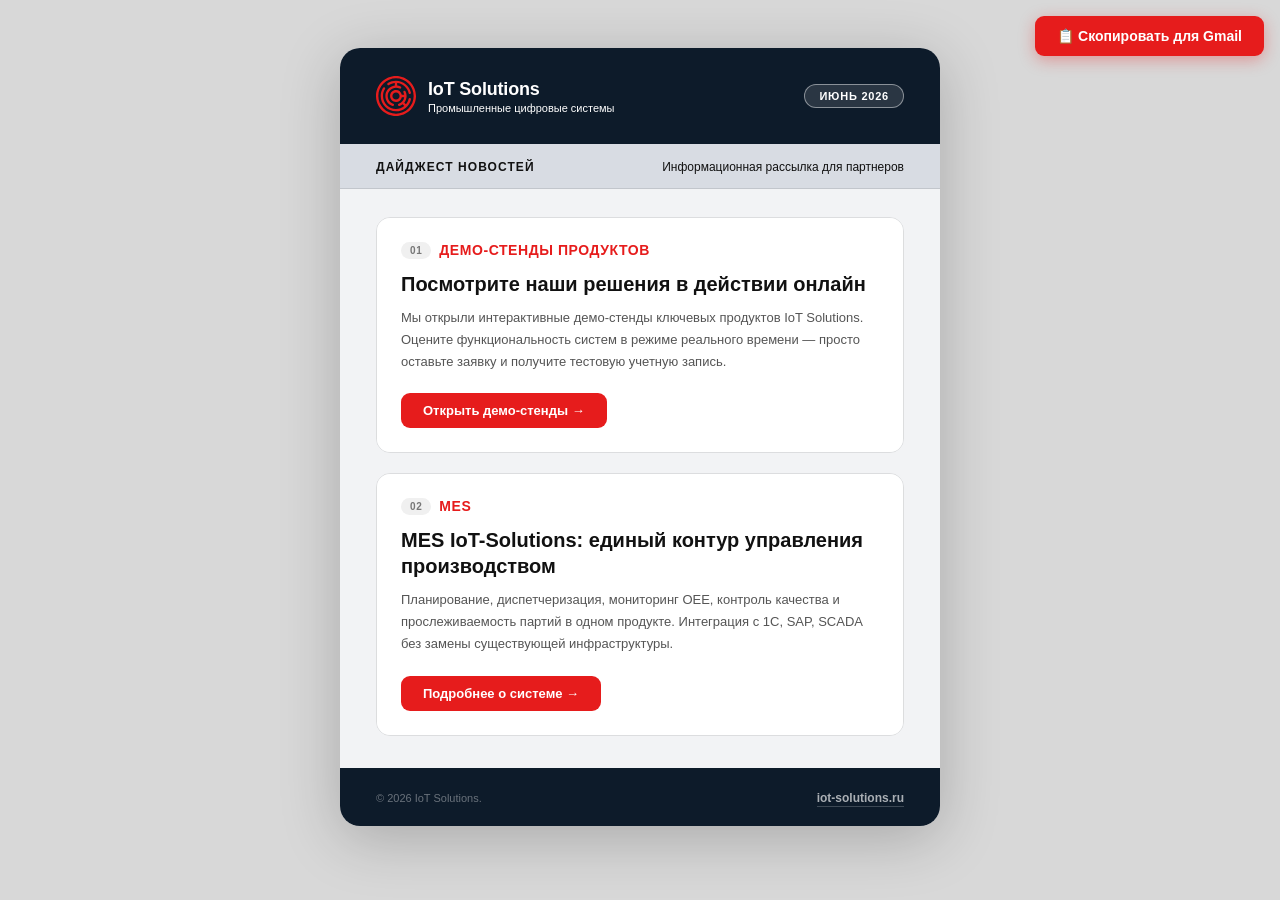
==== commit efde76fa: "Add files via upload" ====
--- a/index.html
+++ b/index.html
@@ -2,500 +2,168 @@
 <html lang="ru">
 <head>
   <meta charset="UTF-8" />
-  <meta name="viewport" content="width=device-width, initial-scale=1.0" />
-  <title>MES IoT-Solutions — Российская производственная система реального времени</title>
-  <meta name="description" content="Промышленная MES-система от российского разработчика. Единая платформа: планирование, мониторинг OEE, качество, ТОиР, прослеживаемость. Интеграция с 1С и SAP." />
-  <link rel="stylesheet" href="styles.css" />
-  <link rel="preconnect" href="https://fonts.googleapis.com" />
-  <link href="https://fonts.googleapis.com/css2?family=Inter:wght@300;400;500;600;700;800&display=swap" rel="stylesheet" />
+  <title>Дайджест — IoT Solutions · Июнь 2026</title>
+  <style>
+    body { background: #D8D8D8; margin: 0; padding: 48px 20px 64px; font-family: Arial, sans-serif; }
+    @media print { body { padding: 0; background: #fff; } .copy-btn-wrap { display: none; } }
+  </style>
 </head>
 <body>
 
-  <!-- NAV -->
-  <nav class="nav" id="nav">
-    <div class="container nav__inner">
-      <a href="#" class="nav__logo">
-        <svg width="38" height="38" viewBox="0 0 92 92" fill="none" xmlns="http://www.w3.org/2000/svg" aria-hidden="true" style="flex-shrink:0">
-          <path d="M21.5625 46C21.5625 56.359 28.1356 65.6278 37.9189 69.0643C39.3234 69.5576 40.8618 68.8192 41.3553 67.4146C41.8487 66.0102 41.11 64.4717 39.7055 63.9783C32.078 61.2991 26.9531 54.0741 26.9531 46C26.9531 35.4974 35.4974 26.9531 46 26.9531C48.8905 26.9531 51.6673 27.5867 54.2538 28.8359C55.5942 29.4838 57.2055 28.9218 57.8531 27.5815C58.5007 26.2412 57.939 24.6298 56.5985 23.9822C54.0883 22.7695 51.4395 22.009 48.6953 21.7091V16.2966C61.7027 17.4897 72.2824 26.9891 75.0947 39.4083C75.4228 40.8575 76.8633 41.7709 78.3186 41.4419C79.7705 41.1132 80.6808 39.6698 80.3521 38.2179C76.8019 22.5386 62.7438 10.7812 46 10.7812C39.3338 10.7812 32.8392 12.661 27.2185 16.2172C25.9605 17.013 25.5859 18.6782 26.3819 19.936C27.1777 21.1941 28.8431 21.5686 30.1007 20.7726C34.0966 18.2444 38.6157 16.7217 43.3047 16.2978V21.7118C31.0935 23.0579 21.5625 33.4361 21.5625 46Z" fill="#E61C1C"/>
-          <path d="M78.3182 50.5587C76.8669 50.2299 75.4231 51.1404 75.0943 52.5922C74.0553 57.1809 71.909 61.4729 68.8974 65.0857L65.0704 61.2587C68.462 57.0183 70.4375 51.674 70.4375 46C70.4375 42.2907 69.6235 38.7248 68.0178 35.4013C67.3702 34.0612 65.759 33.4995 64.4183 34.1469C63.078 34.7945 62.5163 36.406 63.1639 37.7464C64.0198 39.518 64.5865 41.379 64.8586 43.3047H59.388C58.133 37.0613 52.6077 32.3438 46.0002 32.3438C38.47 32.3438 32.3439 38.4699 32.3439 46C32.3439 53.5302 38.47 59.6563 46.0002 59.6563C52.6077 59.6563 58.133 54.9388 59.388 48.6953H64.8516C63.8548 55.6464 59.0613 61.6016 52.2945 63.9785C50.8902 64.4719 50.1515 66.0104 50.6447 67.4148C51.1382 68.8193 52.6766 69.5578 54.0811 69.0645C56.734 68.1327 59.1483 66.769 61.2621 65.0739L65.0887 68.9005C59.7206 73.384 52.9235 75.8282 46 75.8282C29.5527 75.8282 16.1719 62.4474 16.1719 46C16.1719 40.3557 17.7628 34.858 20.7726 30.1009C21.5686 28.8429 21.194 27.1779 19.936 26.3821C18.678 25.5863 17.0132 25.9607 16.2172 27.2187C12.661 32.8394 10.7812 39.3338 10.7812 46C10.7812 65.4198 26.5803 81.2188 46 81.2188C62.7442 81.2188 76.8013 69.462 80.3519 53.7827C80.6806 52.331 79.7701 50.8875 78.3182 50.5587ZM46 54.2657C41.4424 54.2657 37.7344 50.5576 37.7344 46C37.7344 41.4424 41.4424 37.7344 46 37.7344C50.5576 37.7344 54.2656 41.4424 54.2656 46C54.2656 50.5576 50.5576 54.2657 46 54.2657Z" fill="#E61C1C"/>
-          <path d="M46 0C20.5771 0 0 20.5737 0 46C0 71.4229 20.5737 92 46 92C71.4227 92 92 71.4263 92 46C92 20.5771 71.4263 0 46 0ZM46 86.6094C23.5565 86.6094 5.39062 68.4467 5.39062 46C5.39062 23.5565 23.5533 5.39062 46 5.39062C68.4433 5.39062 86.6094 23.5531 86.6094 46C86.6094 68.4433 68.4469 86.6094 46 86.6094Z" fill="#E61C1C"/>
-        </svg>
-        MES IoT-Solutions
-      </a>
-      <ul class="nav__links">
-        <li><a href="#modules">Модули</a></li>
-        <li><a href="#industries">Отрасли</a></li>
-        <li><a href="#integrations">Интеграции</a></li>
-        <li><a href="#faq">FAQ</a></li>
-      </ul>
-      <a href="#cta" class="btn btn--primary btn--sm">Получить демо</a>
-      <button class="nav__burger" id="burger" aria-label="Меню">
-        <span></span><span></span><span></span>
-      </button>
-    </div>
-  </nav>
+<!-- COPY BUTTON — не входит в письмо -->
+<div class="copy-btn-wrap" style="position:fixed;top:16px;right:16px;z-index:9999;">
+  <button onclick="copyForGmail()" style="background:#E61C1C;color:#fff;border:none;padding:12px 22px;border-radius:9px;font-size:14px;font-weight:700;cursor:pointer;font-family:Arial,sans-serif;box-shadow:0 4px 16px rgba(230,28,28,0.35);">
+    📋 Скопировать для Gmail
+  </button>
+  <div id="copy-msg" style="display:none;margin-top:8px;background:#111;color:#fff;padding:8px 14px;border-radius:8px;font-size:13px;font-family:Arial,sans-serif;text-align:center;">
+    ✓ Вставьте в Gmail (Cmd+V)
+  </div>
+</div>
 
-  <!-- HERO -->
-  <section class="hero">
-    <div class="hero__glow hero__glow--1"></div>
-    <div class="hero__glow hero__glow--2"></div>
-    <div class="container hero__inner">
-      <div class="hero__badge fade-in">Производственная платформа нового поколения</div>
-      <h1 class="hero__title fade-in">
-        Управляйте производством<br />
-        <span class="gradient-text">в реальном времени</span>
-      </h1>
-      <p class="hero__sub fade-in">
-        Единая цифровая платформа операционного управления: планирование, диспетчеризация, мониторинг оборудования, контроль качества и прослеживаемость в одном продукте. Заменяем разрозненные Excel и устаревшие АСУП на сквозной цифровой контур от производственной линии до ERP.
-      </p>
-      <div class="hero__actions fade-in">
-        <a href="#cta" class="btn btn--primary">Получить демо на ваших данных</a>
-        <a href="#modules" class="btn btn--ghost">Смотреть модули →</a>
-      </div>
-      <div class="hero__dashboard fade-in" aria-hidden="true">
-        <div class="dashboard">
-          <div class="dashboard__header">
-            <div class="dashboard__title">Производственный монитор</div>
-            <div class="dashboard__live"><span class="dot dot--green"></span>Онлайн</div>
-          </div>
-          <div class="dashboard__grid">
-            <div class="dashboard__kpi">
-              <div class="kpi__label">OEE</div>
-              <div class="kpi__value kpi__value--green">71.4%</div>
-              <div class="kpi__delta">↑ 8.2 п.п.</div>
-            </div>
-            <div class="dashboard__kpi">
-              <div class="kpi__label">Простои</div>
-              <div class="kpi__value kpi__value--blue">1.8%</div>
-              <div class="kpi__delta">↓ 3.1 п.п.</div>
-            </div>
-            <div class="dashboard__kpi">
-              <div class="kpi__label">Запас сырья</div>
-              <div class="kpi__value kpi__value--purple">−31%</div>
-              <div class="kpi__delta">↓ оптимизировано</div>
-            </div>
-            <div class="dashboard__kpi">
-              <div class="kpi__label">Ордеров</div>
-              <div class="kpi__value">48</div>
-              <div class="kpi__delta">12 активных</div>
-            </div>
-          </div>
-          <div class="dashboard__lines">
-            <div class="line-row">
-              <div class="line-row__name">Линия А-01</div>
-              <div class="line-row__bar"><div class="line-row__fill" style="width:87%"></div></div>
-              <div class="line-row__status status--green">Работает</div>
-            </div>
-            <div class="line-row">
-              <div class="line-row__name">Линия А-02</div>
-              <div class="line-row__bar"><div class="line-row__fill" style="width:63%"></div></div>
-              <div class="line-row__status status--green">Работает</div>
-            </div>
-            <div class="line-row">
-              <div class="line-row__name">Линия Б-03</div>
-              <div class="line-row__bar"><div class="line-row__fill" style="width:0%"></div></div>
-              <div class="line-row__status status--yellow">Простой</div>
-            </div>
-            <div class="line-row">
-              <div class="line-row__name">Линия Б-04</div>
-              <div class="line-row__bar"><div class="line-row__fill" style="width:94%"></div></div>
-              <div class="line-row__status status--green">Работает</div>
-            </div>
-          </div>
-        </div>
-      </div>
-    </div>
-  </section>
+<!-- EMAIL CONTENT -->
+<div id="email-body">
+<table width="600" cellpadding="0" cellspacing="0" border="0" style="width:600px;max-width:600px;margin:0 auto;background:#ffffff;border-radius:20px;overflow:hidden;box-shadow:0 12px 60px rgba(0,0,0,0.22);">
 
-  <!-- PAIN POINTS -->
-  <section class="pain section">
-    <div class="container">
-      <div class="section__label reveal">Знакомая картина?</div>
-      <h2 class="section__title reveal">Если вы управляете производством через Excel и планёрки — вы теряете деньги каждую смену</h2>
-      <p style="text-align:center;color:var(--muted);max-width:640px;margin:0 auto 2.5rem;font-size:.95rem;" class="reveal">
-        Эти симптомы знакомы любому производственному директору. Каждый из них — это не неудобство, а измеримые потери эффективности и выручки.
-      </p>
-      <div class="pain__grid">
-        <div class="pain__card reveal">
-          <div class="pain__icon">📊</div>
-          <h3>Производство живёт в десятках Excel-файлов</h3>
-          <p>Обработка данных 12-часовой давности. Половина цифр введена вручную и противоречит друг другу.</p>
-        </div>
-        <div class="pain__card reveal">
-          <div class="pain__icon">🔴</div>
-          <h3>Реальные показатели никто не знает</h3>
-          <p>Простои и микроостановки фиксируются «на глаз». Реальная эффективность отличается от плановой на 15–25%, но доказать невозможно.</p>
-        </div>
-        <div class="pain__card reveal">
-          <div class="pain__icon">🔗</div>
-          <h3>Нет сквозной прослеживаемости партий</h3>
-          <p>При претензии от заказчика сбор данных занимает дни. Какой оператор, на каком оборудовании, из какого сырья — ответ ищется в архивах.</p>
-        </div>
-        <div class="pain__card reveal">
-          <div class="pain__icon">📦</div>
-          <h3>Отсутствие материалов на линии приводит к простою</h3>
-          <p>Линия стоит в ожидании компонентов, которые «где-то есть на территории».</p>
-        </div>
-        <div class="pain__card reveal">
-          <div class="pain__icon">⚠️</div>
-          <h3>Отклонения видны только постфактум</h3>
-          <p>Сорванный заказ, превышение нормы расхода, остановка линии без возможности влиять на процесс оперативно.</p>
-        </div>
-        <div class="pain__card reveal">
-          <div class="pain__icon">🧱</div>
-          <h3>Старая АСУП не развивается</h3>
-          <p>Система внедрена 10–15 лет назад, вендора в России больше нет, поддержка прекращена. Каждое изменение — это боль.</p>
-        </div>
-      </div>
-    </div>
-  </section>
+  <!-- HEADER -->
+  <tr>
+    <td style="background-color:#0D1B2A;padding:28px 36px;">
+      <table width="100%" cellpadding="0" cellspacing="0" border="0">
+        <tr>
+          <td style="vertical-align:middle;">
+            <table cellpadding="0" cellspacing="0" border="0">
+              <tr>
+                <td style="vertical-align:middle;padding-right:12px;">
+                  <img src="https://vereschagindv-cloud.github.io/mes/IOT_LOGO.svg" width="40" height="40" alt="IoT Solutions" style="display:block;border:0;" />
+                </td>
+                <td style="vertical-align:middle;">
+                  <div style="color:#ffffff;font-size:18px;font-weight:700;font-family:Arial,sans-serif;letter-spacing:-0.01em;">IoT Solutions</div>
+                  <div style="color:#ffffff;font-size:11px;font-family:Arial,sans-serif;margin-top:2px;">Промышленные цифровые системы</div>
+                </td>
+              </tr>
+            </table>
+          </td>
+          <td style="vertical-align:middle;text-align:right;">
+            <span style="display:inline-block;background:rgba(255,255,255,0.12);border:1px solid rgba(255,255,255,0.45);color:#ffffff;font-size:11px;font-weight:700;padding:5px 14px;border-radius:100px;letter-spacing:0.07em;text-transform:uppercase;font-family:Arial,sans-serif;white-space:nowrap;">Июнь 2026</span>
+          </td>
+        </tr>
+      </table>
+    </td>
+  </tr>
 
-  <!-- SOLUTION -->
-  <section class="solution section">
-    <div class="container">
-      <div class="solution__inner">
-        <div class="solution__text reveal">
-          <div class="section__label">Решение</div>
-          <h2 class="section__title">Единый производственный операционный центр</h2>
-          <p class="solution__desc">
-            MES IoT-Solutions соединяет ERP, WMS, SCADA и оборудование в одну среду, где каждый — от оператора до директора — видит актуальное состояние производства и управляет им в реальном времени.
-          </p>
-          <ul class="solution__list">
-            <li><span class="check">✓</span> Данные с оборудования без ручного ввода</li>
-            <li><span class="check">✓</span> Одна БД вместо Excel и десятка приложений</li>
-            <li><span class="check">✓</span> Модульная архитектура — конфигурируется под ваш процесс</li>
-            <li><span class="check">✓</span> Интеграция с существующим стеком</li>
-            <li><span class="check">✓</span> Российский разработчик, реестр отечественного ПО Минцифры</li>
-          </ul>
-        </div>
-        <div class="solution__numbers reveal">
-          <div class="stat__card">
-            <div class="stat__value gradient-text">+8–<span class="count-up" data-target="20">20</span>%</div>
-            <div class="stat__label">рост OEE уже в первый год внедрения</div>
-          </div>
-          <div class="stat__card">
-            <div class="stat__value gradient-text">−<span class="count-up" data-target="30">30</span>%</div>
-            <div class="stat__label">страхового запаса сырья и компонентов</div>
-          </div>
-          <div class="stat__card">
-            <div class="stat__value gradient-text">−<span class="count-up" data-target="25">25</span>%</div>
-            <div class="stat__label">незапланированных простоев оборудования</div>
-          </div>
-          <div class="stat__card">
-            <div class="stat__value gradient-text">12–<span class="count-up" data-target="24">24</span> мес</div>
-            <div class="stat__label">типичный срок окупаемости инвестиций</div>
-          </div>
-        </div>
-      </div>
-    </div>
-  </section>
+  <!-- TOPBAR -->
+  <tr>
+    <td style="background-color:#D8DCE3;border-bottom:1px solid rgba(0,0,0,0.10);padding:13px 36px;">
+      <table width="100%" cellpadding="0" cellspacing="0" border="0">
+        <tr>
+          <td style="vertical-align:middle;">
+            <span style="font-size:12px;font-weight:700;color:#111111;letter-spacing:0.09em;text-transform:uppercase;font-family:Arial,sans-serif;">Дайджест новостей</span>
+          </td>
+          <td style="vertical-align:middle;text-align:right;">
+            <span style="font-size:12px;color:#111111;font-family:Arial,sans-serif;">Информационная рассылка для партнеров</span>
+          </td>
+        </tr>
+      </table>
+    </td>
+  </tr>
 
-  <!-- HOW IT WORKS -->
-  <section class="how section">
-    <div class="container">
-      <div class="section__label reveal">Как это работает</div>
-      <h2 class="section__title reveal">От первого разговора до промышленной эксплуатации за 6–12 месяцев</h2>
-      <p style="text-align:center;color:var(--muted);max-width:600px;margin:0 auto 3rem;font-size:.95rem;" class="reveal">
-        Никакого «большого взрыва». Поэтапное внедрение с быстрым получением ценности уже на пилоте.
-      </p>
-      <div class="how__steps">
-        <div class="how__step reveal">
-          <div class="how__num">01</div>
-          <h3>Аудит и аналитика процессов</h3>
-          <p>Изучаем ваши процессы, ИТ-ландшафт и оборудование. Выдаём отчёт с приоритетами и оценкой эффекта.</p>
-        </div>
-        <div class="how__arrow reveal">→</div>
-        <div class="how__step reveal">
-          <div class="how__num">02</div>
-          <h3>Концепт и бизнес-кейс</h3>
-          <p>Проводим бизнес-анализ, выдаем архитектурный концепт и дорожную карту. Согласовываем границы пилота.</p>
-        </div>
-        <div class="how__arrow reveal">→</div>
-        <div class="how__step reveal">
-          <div class="how__num">03</div>
-          <h3>Пилот на одном переделе</h3>
-          <p>Внедряем базовый функционал на одном участке. Первые данные и эффект — в течение 3–4 месяцев.</p>
-        </div>
-        <div class="how__arrow reveal">→</div>
-        <div class="how__step reveal">
-          <div class="how__num">04</div>
-          <h3>Промышленное тиражирование</h3>
-          <p>Масштабируем решение на всё производство, интегрируем с ERP, принимаем в промышленную эксплуатацию.</p>
-        </div>
-        <div class="how__arrow reveal">→</div>
-        <div class="how__step reveal">
-          <div class="how__num">05</div>
-          <h3>Сопровождение 24/7</h3>
-          <p>Техподдержка с SLA, регулярные обновления, развитие под новые задачи, ежегодный аудит эффективности.</p>
-        </div>
-      </div>
-    </div>
-  </section>
+  <!-- BODY -->
+  <tr>
+    <td style="padding:28px 36px 32px;background-color:#F2F3F5;">
 
-  <!-- MODULES -->
-  <section class="modules section" id="modules">
-    <div class="container">
-      <div class="section__label reveal">Функциональность</div>
-      <h2 class="section__title reveal">Все ключевые функции операционного управления в одном продукте</h2>
-      <p style="text-align:center;color:var(--muted);max-width:620px;margin:0 auto 2rem;font-size:.95rem;" class="reveal">
-        Не «коробка» и не конструктор «с нуля». Проверенные модули с отраслевыми преднастройками, которые внедряются поэтапно и работают вместе как единое целое.
-      </p>
-      <div class="tabs reveal">
-        <button class="tab tab--active" data-tab="production">Производство</button>
-        <button class="tab" data-tab="quality">Качество</button>
-        <button class="tab" data-tab="resources">Ресурсы</button>
-        <button class="tab" data-tab="platform">Платформа</button>
-      </div>
-      <div class="modules__grid" id="modules-grid">
+      <!-- CARD 1 -->
+      <table width="100%" cellpadding="0" cellspacing="0" border="0" style="border:1px solid rgba(0,0,0,0.09);border-radius:14px;overflow:hidden;margin-bottom:20px;">
+        <tr>
+          <td style="padding:22px 24px 24px;background-color:#ffffff;">
+            <table cellpadding="0" cellspacing="0" border="0" style="margin-bottom:12px;">
+              <tr>
+                <td style="vertical-align:middle;padding-right:8px;">
+                  <span style="display:inline-block;background:#F0F0F0;color:#777777;font-size:10px;font-weight:700;padding:3px 9px;border-radius:100px;letter-spacing:0.06em;text-transform:uppercase;font-family:Arial,sans-serif;">01</span>
+                </td>
+                <td style="vertical-align:middle;">
+                  <span style="font-size:14px;font-weight:700;letter-spacing:0.04em;text-transform:uppercase;color:#E61C1C;font-family:Arial,sans-serif;">Демо-стенды продуктов</span>
+                </td>
+              </tr>
+            </table>
+            <div style="font-size:20px;font-weight:800;color:#111111;line-height:1.3;margin-bottom:10px;font-family:Arial,sans-serif;">Посмотрите наши решения в действии онлайн</div>
+            <p style="font-size:13px;color:#555555;line-height:1.7;margin:0 0 20px 0;font-family:Arial,sans-serif;">
+              Мы открыли интерактивные демо-стенды ключевых продуктов IoT Solutions.
+              Оцените функциональность систем в режиме реального времени —
+              просто оставьте заявку и получите тестовую учетную запись.
+            </p>
+            <a href="https://demo.iot-solutions.ru/" style="display:inline-block;background-color:#E61C1C;color:#ffffff;font-size:13px;font-weight:600;padding:10px 22px;border-radius:9px;text-decoration:none;font-family:Arial,sans-serif;">Открыть демо-стенды →</a>
+          </td>
+        </tr>
+      </table>
 
-        <!-- PRODUCTION -->
-        <div class="module__card reveal" data-group="production">
-          <div class="module__icon">📋</div>
-          <h3>Производственные ордера</h3>
-          <p>Полный жизненный цикл от ERP до закрытия заказа.</p>
-        </div>
-        <div class="module__card reveal" data-group="production">
-          <div class="module__icon">⚡</div>
-          <h3>Материалы "точно в срок"</h3>
-          <p>Расчёт потребности, прогноз исчерпания, автозадания на пополнение через склад.</p>
-        </div>
-        <div class="module__card reveal" data-group="production">
-          <div class="module__icon">🗺️</div>
-          <h3>Мониторинг производства (OEE)</h3>
-          <p>Карта оборудования в реальном времени. Автоматический расчёт OEE. Классификация простоев. Интеграция SCADA.</p>
-        </div>
+      <!-- CARD 2 -->
+      <table width="100%" cellpadding="0" cellspacing="0" border="0" style="border:1px solid rgba(0,0,0,0.09);border-radius:14px;overflow:hidden;">
+        <tr>
+          <td style="padding:22px 24px 24px;background-color:#ffffff;">
+            <table cellpadding="0" cellspacing="0" border="0" style="margin-bottom:12px;">
+              <tr>
+                <td style="vertical-align:middle;padding-right:8px;">
+                  <span style="display:inline-block;background:#F0F0F0;color:#777777;font-size:10px;font-weight:700;padding:3px 9px;border-radius:100px;letter-spacing:0.06em;text-transform:uppercase;font-family:Arial,sans-serif;">02</span>
+                </td>
+                <td style="vertical-align:middle;">
+                  <span style="font-size:14px;font-weight:700;letter-spacing:0.04em;text-transform:uppercase;color:#E61C1C;font-family:Arial,sans-serif;">MES</span>
+                </td>
+              </tr>
+            </table>
+            <div style="font-size:20px;font-weight:800;color:#111111;line-height:1.3;margin-bottom:10px;font-family:Arial,sans-serif;">MES IoT-Solutions: единый контур управления производством</div>
+            <p style="font-size:13px;color:#555555;line-height:1.7;margin:0 0 20px 0;font-family:Arial,sans-serif;">
+              Планирование, диспетчеризация, мониторинг OEE, контроль качества и прослеживаемость партий
+              в одном продукте. Интеграция с 1С, SAP, SCADA без замены существующей инфраструктуры.
+            </p>
+            <a href="https://vereschagindv-cloud.github.io/mes/" style="display:inline-block;background-color:#E61C1C;color:#ffffff;font-size:13px;font-weight:600;padding:10px 22px;border-radius:9px;text-decoration:none;font-family:Arial,sans-serif;">Подробнее о системе →</a>
+          </td>
+        </tr>
+      </table>
 
-        <!-- QUALITY -->
-        <div class="module__card reveal" data-group="quality" style="display:none">
-          <div class="module__icon">🔍</div>
-          <h3>Прослеживаемость партий</h3>
-          <p>Сквозная цепочка от сырья до готовой продукции. Быстрый отзыв партии.</p>
-        </div>
-        <div class="module__card reveal" data-group="quality" style="display:none">
-          <div class="module__icon">✅</div>
-          <h3>Управление качеством</h3>
-          <p>Контрольные точки, карантин продукции, несоответствия, протоколы испытаний.</p>
-        </div>
-        <div class="module__card reveal" data-group="quality" style="display:none">
-          <div class="module__icon">🔄</div>
-          <h3>Переходы</h3>
-          <p>Матрица переходов между заказами, электронный чек-лист, электронная подпись вместо бумаги, анализ потерь при переналадке.</p>
-        </div>
-
-        <!-- RESOURCES -->
-        <div class="module__card reveal" data-group="resources" style="display:none">
-          <div class="module__icon">♻️</div>
-          <h3>Возвратные материалы</h3>
-          <p>Учёт брака, транспортные задания на переработку, прогноз загрузки линий переработки, фактический выход.</p>
-        </div>
-        <div class="module__card reveal" data-group="resources" style="display:none">
-          <div class="module__icon">📦</div>
-          <h3>Побочный продукт</h3>
-          <p>Автовзвешивание, печать этикеток, отправка в ERP одной кнопкой.</p>
-        </div>
-        <div class="module__card reveal" data-group="resources" style="display:none">
-          <div class="module__icon">🔧</div>
-          <h3>ТОиР</h3>
-          <p>Тикет-система, графики ППР, калибровки, история оборудования, заявки на ремонт, привязка к простоям.</p>
-        </div>
-
-        <!-- PLATFORM -->
-        <div class="module__card reveal" data-group="platform" style="display:none">
-          <div class="module__icon">📈</div>
-          <h3>Аналитика и BI</h3>
-          <p>Конструктор отчётов, преднастроенные дашборды OEE / качество / материалы, ML-прогнозы, экспорт Excel / PDF.</p>
-        </div>
-        <div class="module__card reveal" data-group="platform" style="display:none">
-          <div class="module__icon">🏷️</div>
-          <h3>Маркировка и этикетирование</h3>
-          <p>Автопечать на всех участках. EAN-128, QR, RFID. Интеграция с национальной системой маркировки товаров Честный ЗНАК.</p>
-        </div>
-        <div class="module__card reveal" data-group="platform" style="display:none">
-          <div class="module__icon">🔐</div>
-          <h3>Безопасность и администрирование</h3>
-          <p>RBAC на базе Active Directory, аудит-лог, OAuth 2.0, соответствие ФЗ-187, ФСТЭК.</p>
-        </div>
-
-      </div>
-    </div>
-  </section>
-
-  <!-- INDUSTRIES -->
-  <section class="industries section" id="industries">
-    <div class="container">
-      <div class="section__label reveal">Применимость</div>
-      <h2 class="section__title reveal">Работаем в вашей отрасли</h2>
-      <div class="industries__grid">
-        <div class="industry__card reveal">
-          <div class="industry__icon">⛏️</div>
-          <h3>Горно-металлургический комплекс</h3>
-          <p>Материальный и энергетический баланс по переделам. Учёт химического состава, контроль параметров плавки, интеграция с весовым и лабораторным оборудованием.</p>
-        </div>
-        <div class="industry__card reveal">
-          <div class="industry__icon">⚙️</div>
-          <h3>Машиностроение</h3>
-          <p>Позаказное планирование с учётом загрузки мощностей. Электронные маршрутные и операционные карты. Прослеживаемость по серийным номерам, управление оснасткой и инструментом.</p>
-        </div>
-        <div class="industry__card reveal">
-          <div class="industry__icon">💊</div>
-          <h3>Фармацевтика</h3>
-          <p>Полная партионная прослеживаемость по стандартам GMP. Интеграция с ЛИМС, контроль сроков годности сырья, маркировка.</p>
-        </div>
-        <div class="industry__card reveal">
-          <div class="industry__icon">⚗️</div>
-          <h3>Нефтехимия</h3>
-          <p>Управление рецептурами и производственными кампаниями. Электронный сменный журнал и контроль технологических параметров. Расчёт материального баланса по установкам, учёт побочных продуктов и отходов.</p>
-        </div>
-        <div class="industry__card reveal">
-          <div class="industry__icon">🍞</div>
-          <h3>Пищевое производство</h3>
-          <p>Прослеживаемость партий. Управление сроками годности сырья, контроль условий хранения. Высокоскоростная маркировка, управление рецептурами, непрерывный режим работы 24/7.</p>
-        </div>
-        <div class="industry__card reveal">
-          <div class="industry__icon">🏭</div>
-          <h3>Упаковка и FMCG</h3>
-          <p>Позаказное планирование с минимизацией переналадок и матрицей переходов. Точный учёт расхода компонентов. Расчёт фактической себестоимости по каждому заказу, OEE по высокоскоростным линиям.</p>
-        </div>
-      </div>
-    </div>
-  </section>
-
-  <!-- INTEGRATIONS -->
-  <section class="integrations section" id="integrations">
-    <div class="container">
-      <div class="section__label reveal">Интеграции</div>
-      <h2 class="section__title reveal">Работает с вашей инфраструктурой</h2>
-      <p class="integrations__sub reveal">Не требует замены действующих ИТ-систем. Готовые коннекторы к 1С, SAP, SCADA и PLC.</p>
-      <div class="integrations__row reveal">
-        <div class="integ__badge"><span class="integ__logo" style="background:#0070D2">S</span>SAP</div>
-        <div class="integ__badge"><span class="integ__logo" style="background:#2D6A4F">1С</span>1С ERP</div>
-        <div class="integ__badge"><span class="integ__logo" style="background:#7B2D8B">W</span>WMS</div>
-        <div class="integ__badge"><span class="integ__logo" style="background:#374151">SC</span>SCADA / DCS</div>
-        <div class="integ__badge"><span class="integ__logo" style="background:#E61C1C">⚙</span>OPC UA</div>
-        <div class="integ__badge"><span class="integ__logo" style="background:#555">MB</span>Modbus TCP</div>
-        <div class="integ__badge"><span class="integ__logo" style="background:#6D28D9">MQ</span>MQTT</div>
-        <div class="integ__badge"><span class="integ__logo" style="background:#2563EB">⇄</span>ESB</div>
-        <div class="integ__badge"><span class="integ__logo" style="background:#16A34A">{}</span>REST API</div>
-        <div class="integ__badge"><span class="integ__logo" style="background:#0078D4">AD</span>Active Directory</div>
-        <div class="integ__badge"><span class="integ__logo" style="background:#6D28D9">L</span>QIMS / LIMS</div>
-        <div class="integ__badge"><span class="integ__logo" style="background:#D97706">ЧЗ</span>Честный знак</div>
-      </div>
-    </div>
-  </section>
-
-  <!-- ROLES -->
-  <section class="roles section">
-    <div class="container">
-      <div class="section__label reveal">Для кого</div>
-      <h2 class="section__title reveal">Один продукт — максимум бизнес-ценности</h2>
-      <p style="text-align:center;color:var(--muted);max-width:600px;margin:0 auto 2.5rem;font-size:.95rem;" class="reveal">
-        MES говорит на языке каждого ЛПР: гендиректор видит финансовый эффект, производственник — OEE, ИТ-директор — гибкость развития системы, технолог — качество.
-      </p>
-      <div class="roles__grid">
-        <div class="role__card reveal">
-          <h3>IT-директор / CIO</h3>
-          <p>«Современная микросервисная архитектура на отечественном стеке. Готовые коннекторы к 1С, SAP, SCADA. Соответствие ФЗ-187 и ФСТЭК. Один продукт вместо зоопарка приложений.»</p>
-        </div>
-        <div class="role__card reveal">
-          <h3>Директор производства</h3>
-          <p>«Вижу весь цех в реальном времени. Реагирую на инцидент за минуты, а не за часы. OEE растёт, сменные мастера освобождены от бумажной отчётности.»</p>
-        </div>
-        <div class="role__card reveal">
-          <h3>Директор по качеству</h3>
-          <p>«Полный аудит-лог, карантин, электронные подписи, SPC-контроль — всё без бумаги. Расследование рекламации — за часы, а не за недели.»</p>
-        </div>
-        <div class="role__card reveal">
-          <h3>Оператор / Мастер смены</h3>
-          <p>«Вижу свои задания, регистрирую параметры, сообщаю о простоях — с планшета или сенсорного терминала, без лишних переключений.»</p>
-        </div>
-      </div>
-    </div>
-  </section>
-
-  <!-- FAQ -->
-  <section class="faq section" id="faq">
-    <div class="container">
-      <div class="section__label reveal">Часто задают</div>
-      <h2 class="section__title reveal">Вопросы и ответы</h2>
-      <div class="faq__list reveal">
-        <div class="faq__item">
-          <button class="faq__q">Сколько стоит внедрение MES?</button>
-          <div class="faq__a">Стоимость зависит от масштаба и набора модулей. Ориентиры: пилот на одном переделе — от 5 до 15 млн рублей.</div>
-        </div>
-        <div class="faq__item">
-          <button class="faq__q">Сколько занимает внедрение?</button>
-          <div class="faq__a">Первый измеримый эффект на пилоте — 3–4 месяца. Полноценное внедрение на одной площадке — 9–12 месяцев. Корпоративное тиражирование на холдинг — 18–36 месяцев. Каждый этап даёт самостоятельную ценность и не требует ждать «финального запуска».</div>
-        </div>
-        <div class="faq__item">
-          <button class="faq__q">Как MES интегрируется с нашей 1С:ERP?</button>
-          <div class="faq__a">Готовый коннектор к 1С. Типовая интеграция: передача заказов на производство из ERP в MES, возврат фактических данных по выпуску, расходу и качеству, синхронизация НСИ. Базовая интеграция настраивается за 2 недели.</div>
-        </div>
-        <div class="faq__item">
-          <button class="faq__q">On-premise или облако?</button>
-          <div class="faq__a">Поддерживаем оба варианта. Большинство промышленных заказчиков выбирают on-premise — критичная инфраструктура остаётся в периметре предприятия (требования КИИ и ФСТЭК). Для холдингов и пилотов — развёртывание в российском облаке. Гибридные сценарии тоже наша практика.</div>
-        </div>
-        <div class="faq__item">
-          <button class="faq__q">Что с безопасностью и требованиями регуляторов?</button>
-          <div class="faq__a">Продукт соответствует требованиям ФЗ-187 «О безопасности КИИ», приказам ФСТЭК №31 и №239, ГОСТ Р МЭК 62443. Поддерживается Active Directory / LDAP, RBAC, журналирование действий, шифрование каналов. По запросу — полный пакет документации для аудита ИБ.</div>
-        </div>
-        <div class="faq__item">
-          <button class="faq__q">Можно ли доработать систему под наши процессы?</button>
-          <div class="faq__a">Да. Архитектура изначально проектировалась под кастомизацию: бизнес-логика выносится в конфигурацию, есть конструктор отчётов и дашбордов. Сложные доработки выполняются нашей командой и становятся частью основного релиза — поддерживаются нами в дальнейшем.</div>
-        </div>
-      </div>
-    </div>
-  </section>
-
-  <!-- CTA -->
-  <section class="cta section" id="cta">
-    <div class="cta__glow"></div>
-    <div class="container cta__inner reveal">
-      <h2 class="cta__title">На ваших данных покажем, как оптимизировать бизнес-задачи</h2>
-      <p class="cta__sub">Запишитесь на демонстрацию — покажем работу системы на сценариях, релевантных вашему производству, и рассчитаем ориентировочный экономический эффект.</p>
-      <div class="cta__actions">
-        <form class="cta__form" id="cta-form">
-          <input class="cta__input" type="text" placeholder="Имя и фамилия" required />
-          <input class="cta__input" type="text" placeholder="Компания и должность" required />
-          <input class="cta__input" type="email" placeholder="Корпоративный e-mail" required />
-          <input class="cta__input" type="tel" placeholder="Телефон" required />
-          <button class="btn btn--primary" type="submit">Отправить заявку</button>
-        </form>
-      </div>
-    </div>
-  </section>
+    </td>
+  </tr>
 
   <!-- FOOTER -->
-  <footer class="footer">
-    <div class="container footer__inner">
-      <div class="footer__brand">
-        <svg width="30" height="30" viewBox="0 0 92 92" fill="none" xmlns="http://www.w3.org/2000/svg" aria-hidden="true" style="flex-shrink:0">
-          <path d="M21.5625 46C21.5625 56.359 28.1356 65.6278 37.9189 69.0643C39.3234 69.5576 40.8618 68.8192 41.3553 67.4146C41.8487 66.0102 41.11 64.4717 39.7055 63.9783C32.078 61.2991 26.9531 54.0741 26.9531 46C26.9531 35.4974 35.4974 26.9531 46 26.9531C48.8905 26.9531 51.6673 27.5867 54.2538 28.8359C55.5942 29.4838 57.2055 28.9218 57.8531 27.5815C58.5007 26.2412 57.939 24.6298 56.5985 23.9822C54.0883 22.7695 51.4395 22.009 48.6953 21.7091V16.2966C61.7027 17.4897 72.2824 26.9891 75.0947 39.4083C75.4228 40.8575 76.8633 41.7709 78.3186 41.4419C79.7705 41.1132 80.6808 39.6698 80.3521 38.2179C76.8019 22.5386 62.7438 10.7812 46 10.7812C39.3338 10.7812 32.8392 12.661 27.2185 16.2172C25.9605 17.013 25.5859 18.6782 26.3819 19.936C27.1777 21.1941 28.8431 21.5686 30.1007 20.7726C34.0966 18.2444 38.6157 16.7217 43.3047 16.2978V21.7118C31.0935 23.0579 21.5625 33.4361 21.5625 46Z" fill="#E61C1C"/>
-          <path d="M78.3182 50.5587C76.8669 50.2299 75.4231 51.1404 75.0943 52.5922C74.0553 57.1809 71.909 61.4729 68.8974 65.0857L65.0704 61.2587C68.462 57.0183 70.4375 51.674 70.4375 46C70.4375 42.2907 69.6235 38.7248 68.0178 35.4013C67.3702 34.0612 65.759 33.4995 64.4183 34.1469C63.078 34.7945 62.5163 36.406 63.1639 37.7464C64.0198 39.518 64.5865 41.379 64.8586 43.3047H59.388C58.133 37.0613 52.6077 32.3438 46.0002 32.3438C38.47 32.3438 32.3439 38.4699 32.3439 46C32.3439 53.5302 38.47 59.6563 46.0002 59.6563C52.6077 59.6563 58.133 54.9388 59.388 48.6953H64.8516C63.8548 55.6464 59.0613 61.6016 52.2945 63.9785C50.8902 64.4719 50.1515 66.0104 50.6447 67.4148C51.1382 68.8193 52.6766 69.5578 54.0811 69.0645C56.734 68.1327 59.1483 66.769 61.2621 65.0739L65.0887 68.9005C59.7206 73.384 52.9235 75.8282 46 75.8282C29.5527 75.8282 16.1719 62.4474 16.1719 46C16.1719 40.3557 17.7628 34.858 20.7726 30.1009C21.5686 28.8429 21.194 27.1779 19.936 26.3821C18.678 25.5863 17.0132 25.9607 16.2172 27.2187C12.661 32.8394 10.7812 39.3338 10.7812 46C10.7812 65.4198 26.5803 81.2188 46 81.2188C62.7442 81.2188 76.8013 69.462 80.3519 53.7827C80.6806 52.331 79.7701 50.8875 78.3182 50.5587ZM46 54.2657C41.4424 54.2657 37.7344 50.5576 37.7344 46C37.7344 41.4424 41.4424 37.7344 46 37.7344C50.5576 37.7344 54.2656 41.4424 54.2656 46C54.2656 50.5576 50.5576 54.2657 46 54.2657Z" fill="#E61C1C"/>
-          <path d="M46 0C20.5771 0 0 20.5737 0 46C0 71.4229 20.5737 92 46 92C71.4227 92 92 71.4263 92 46C92 20.5771 71.4263 0 46 0ZM46 86.6094C23.5565 86.6094 5.39062 68.4467 5.39062 46C5.39062 23.5565 23.5533 5.39062 46 5.39062C68.4433 5.39062 86.6094 23.5531 86.6094 46C86.6094 68.4433 68.4469 86.6094 46 86.6094Z" fill="#E61C1C"/>
-        </svg>
-        <span>MES IoT-Solutions</span>
-      </div>
-      <nav class="footer__nav">
-        <a href="#modules">Модули</a>
-        <a href="#industries">Отрасли</a>
-        <a href="#integrations">Интеграции</a>
-        <a href="#faq">FAQ</a>
-        <a href="#cta">Контакт</a>
-      </nav>
-      <div class="footer__copy">© 2026 MES IoT-Solutions. Продукт включён в реестр отечественного ПО Минцифры.</div>
-    </div>
-  </footer>
+  <tr>
+    <td style="background-color:#0D1B2A;padding:20px 36px;">
+      <table width="100%" cellpadding="0" cellspacing="0" border="0">
+        <tr>
+          <td style="vertical-align:middle;">
+            <span style="font-size:11px;color:rgba(255,255,255,0.38);font-family:Arial,sans-serif;">© 2026 IoT Solutions.</span>
+          </td>
+          <td style="vertical-align:middle;text-align:right;">
+            <a href="https://iot-solutions.ru" style="color:rgba(255,255,255,0.65);font-size:12px;font-weight:600;text-decoration:none;border-bottom:1px solid rgba(255,255,255,0.20);padding-bottom:1px;font-family:Arial,sans-serif;white-space:nowrap;">iot-solutions.ru</a>
+          </td>
+        </tr>
+      </table>
+    </td>
+  </tr>
 
-  <script src="app.js"></script>
-  <script>
-    document.querySelectorAll('.faq__q').forEach(btn => {
-      btn.addEventListener('click', () => {
-        const answer = btn.nextElementSibling;
-        const isOpen = btn.classList.contains('open');
-        document.querySelectorAll('.faq__q').forEach(b => { b.classList.remove('open'); b.nextElementSibling.classList.remove('open'); });
-        if (!isOpen) { btn.classList.add('open'); answer.classList.add('open'); }
-      });
-    });
-  </script>
+</table>
+</div>
+
+<script>
+async function copyForGmail() {
+  const el = document.getElementById('email-body');
+  const html = `<html><body style="margin:0;padding:0;">${el.innerHTML}</body></html>`;
+  try {
+    await navigator.clipboard.write([
+      new ClipboardItem({
+        'text/html': new Blob([html], { type: 'text/html' }),
+        'text/plain': new Blob([' '], { type: 'text/plain' })
+      })
+    ]);
+  } catch(e) {
+    const range = document.createRange();
+    range.selectNode(el);
+    window.getSelection().removeAllRanges();
+    window.getSelection().addRange(range);
+    document.execCommand('copy');
+  }
+  const msg = document.getElementById('copy-msg');
+  msg.style.display = 'block';
+  setTimeout(() => msg.style.display = 'none', 3000);
+}
+</script>
+
 </body>
 </html>
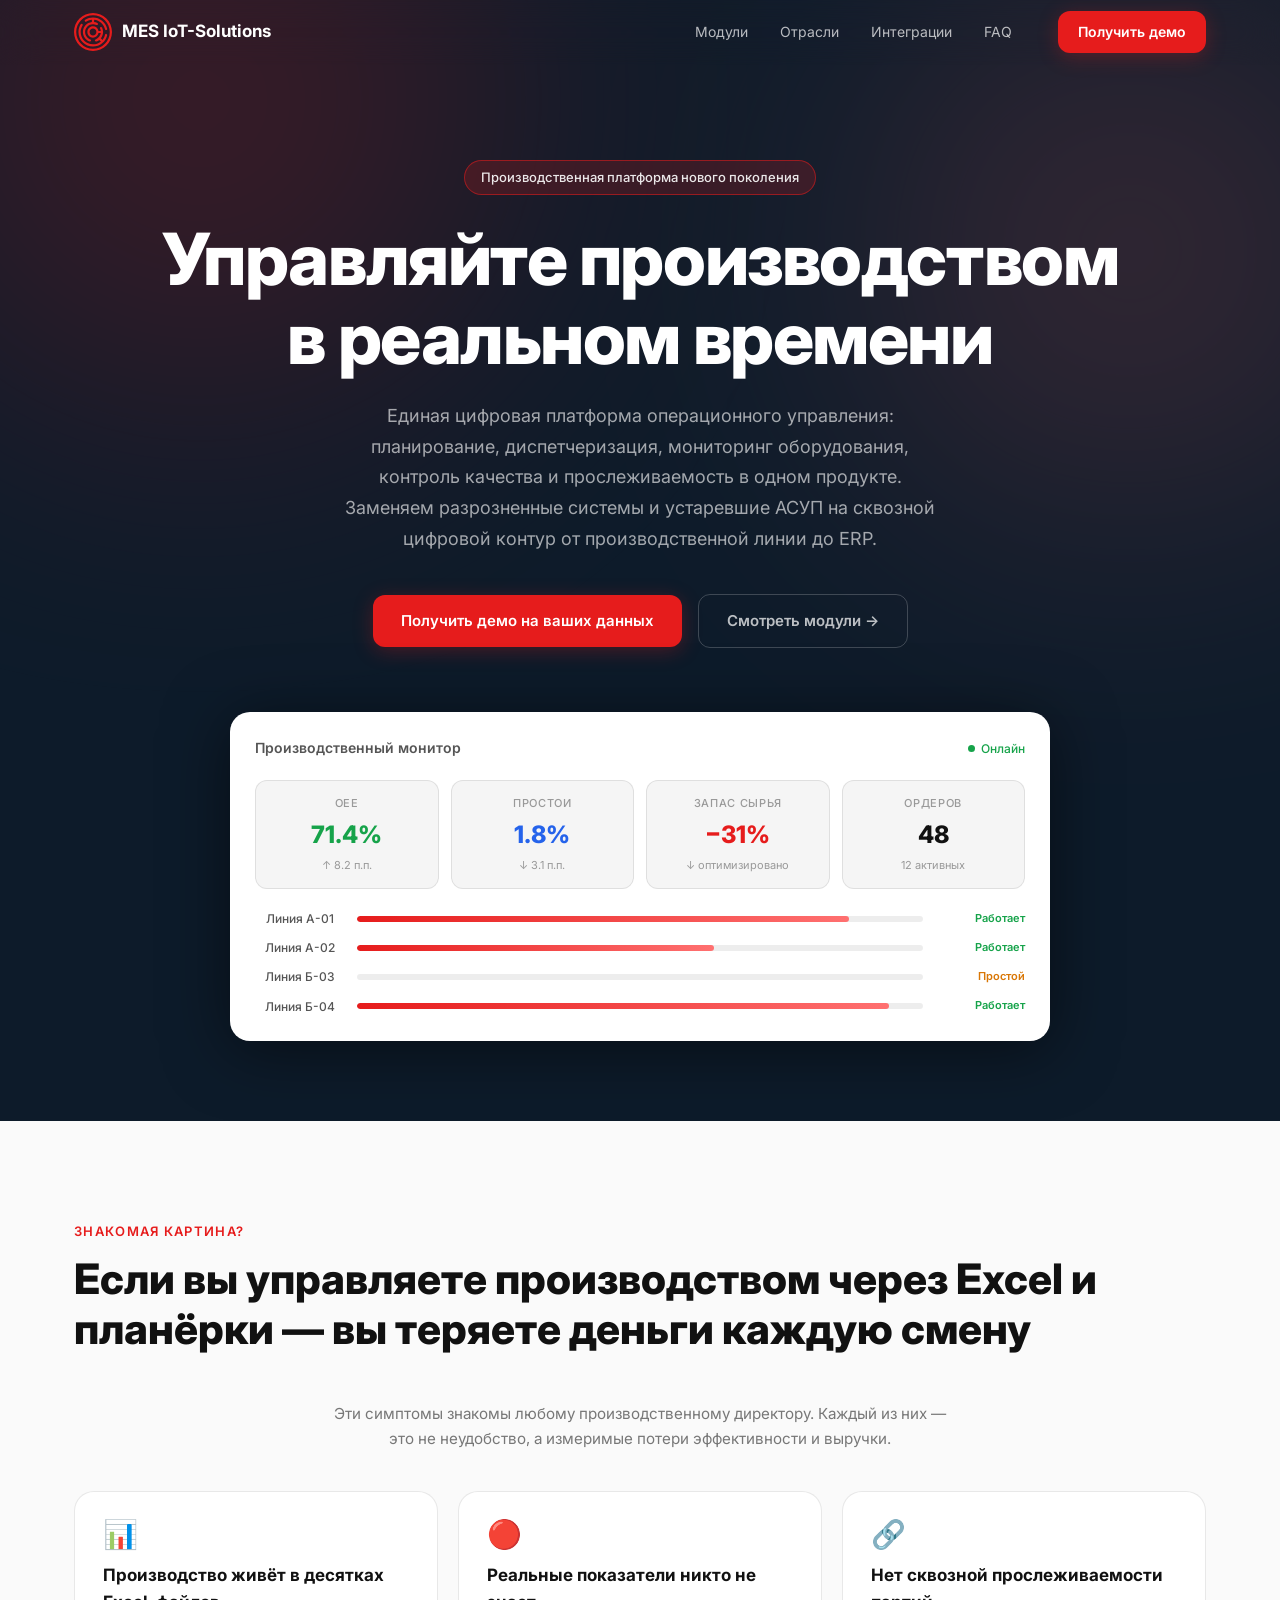
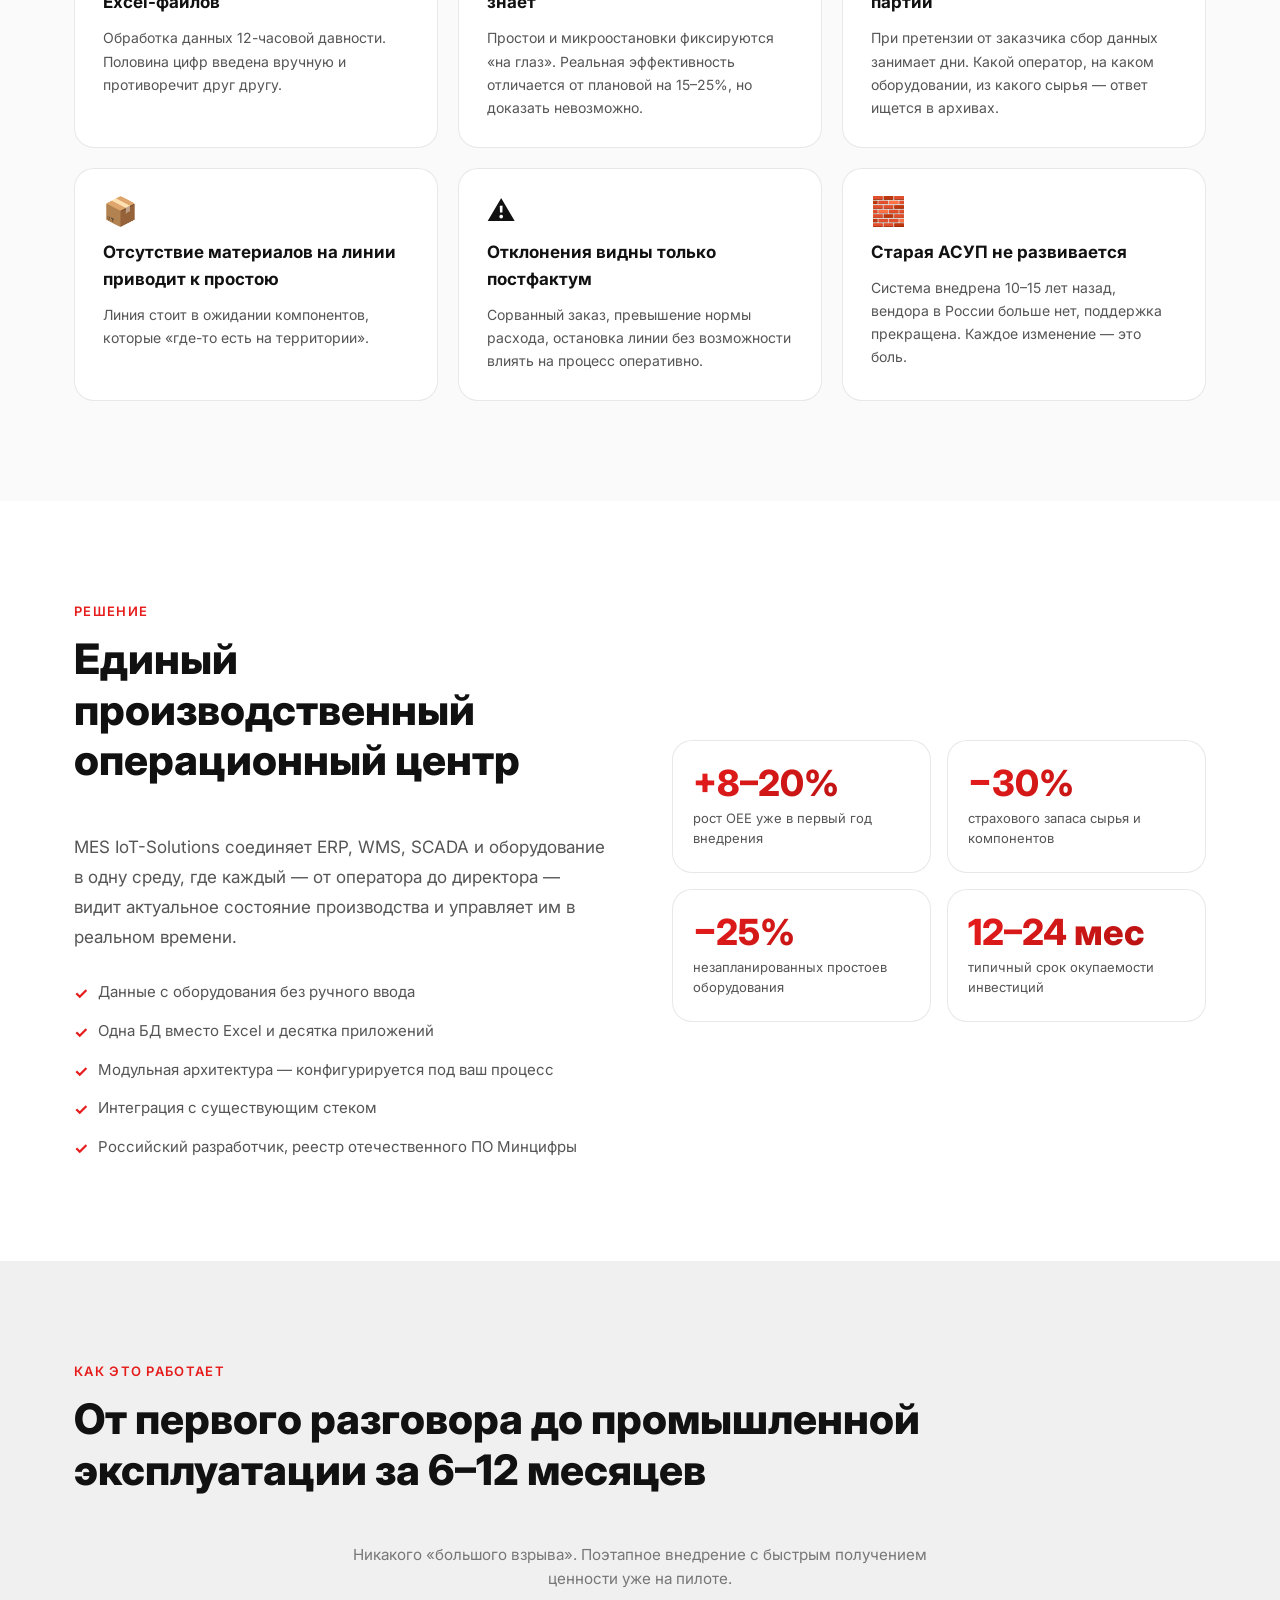
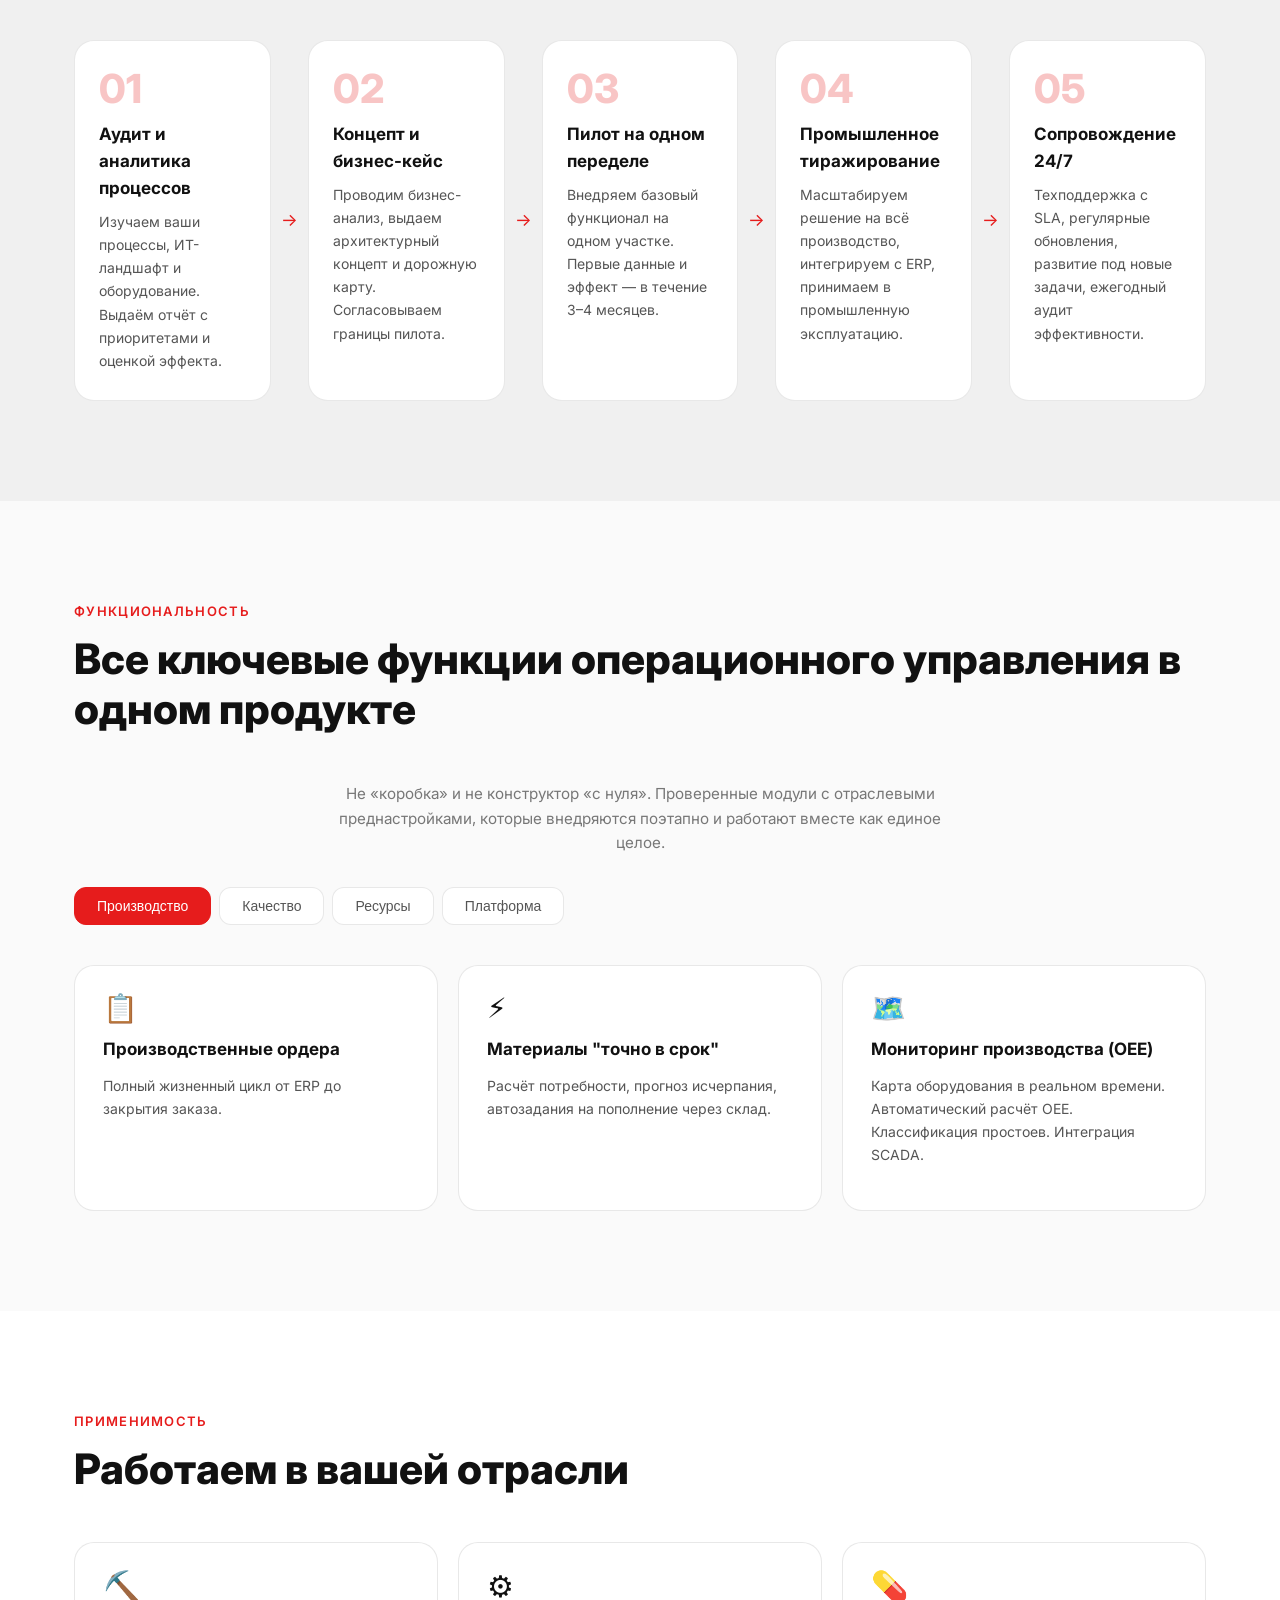
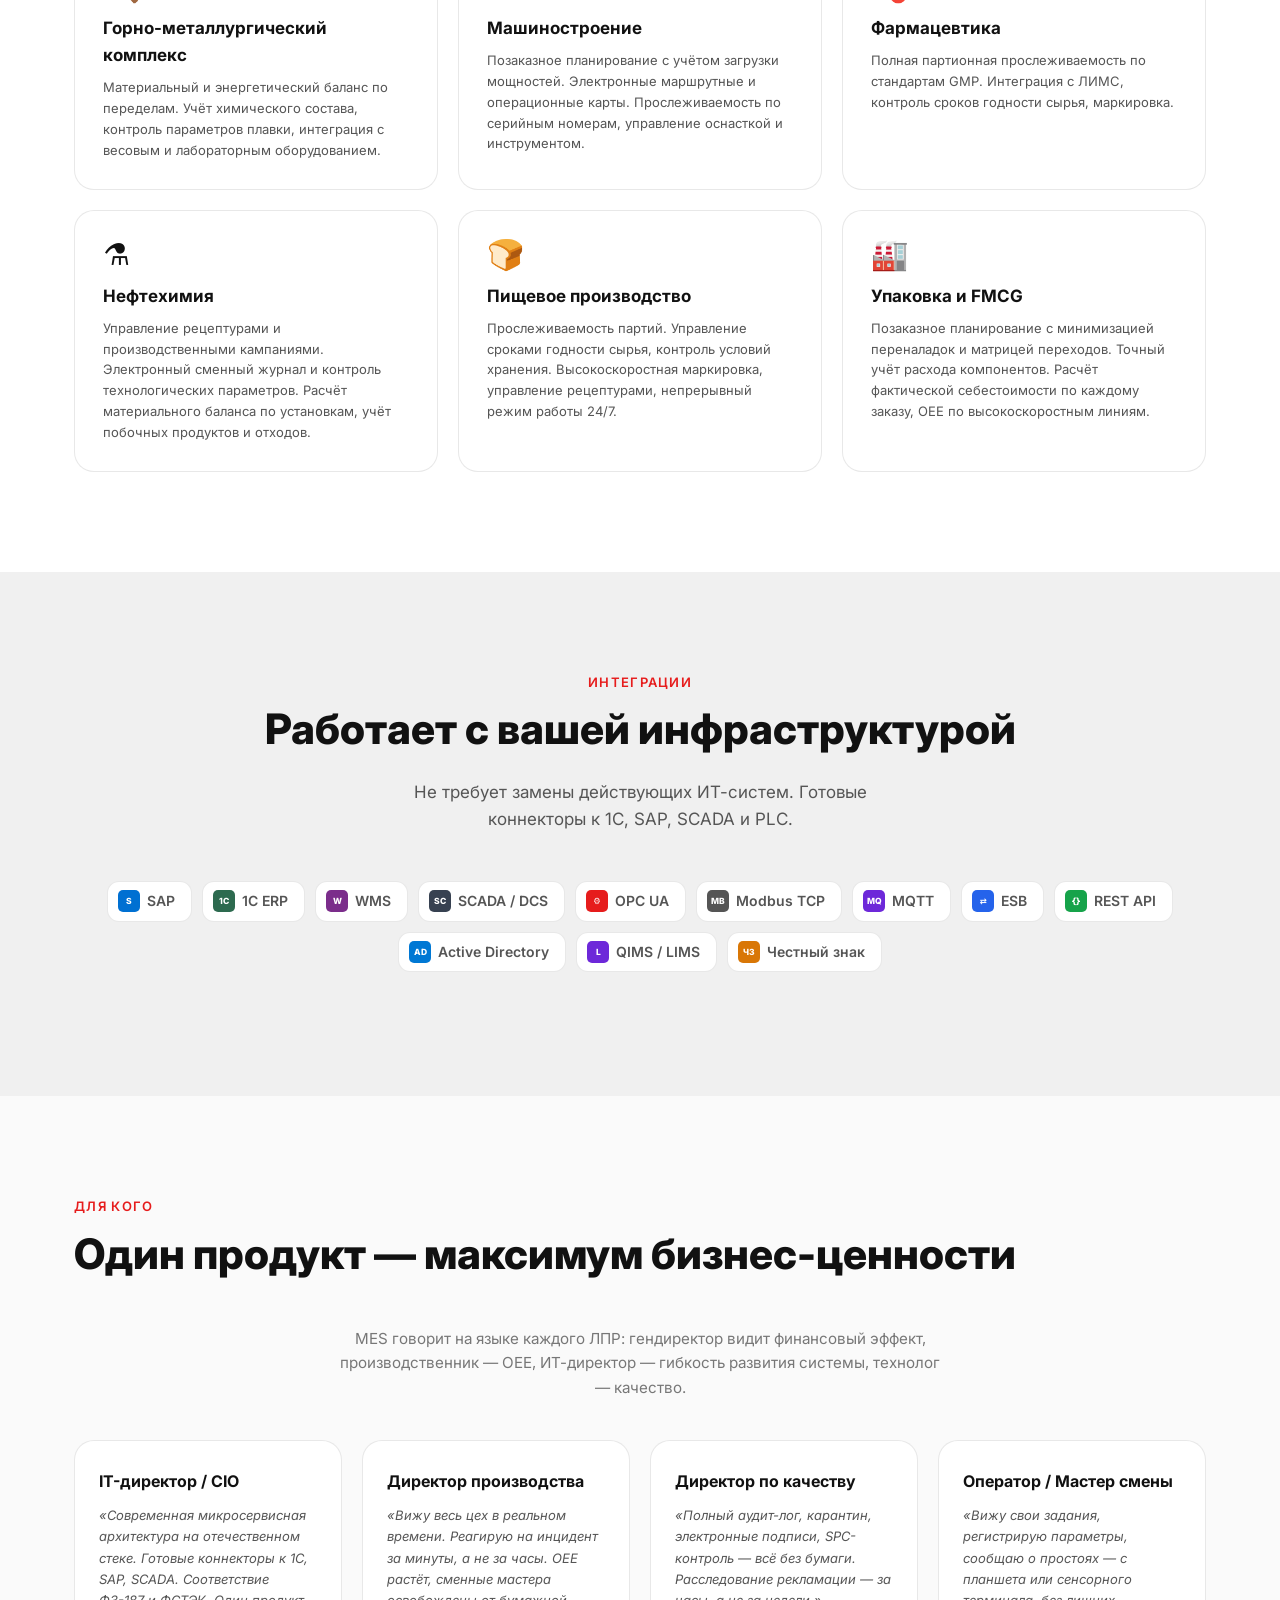
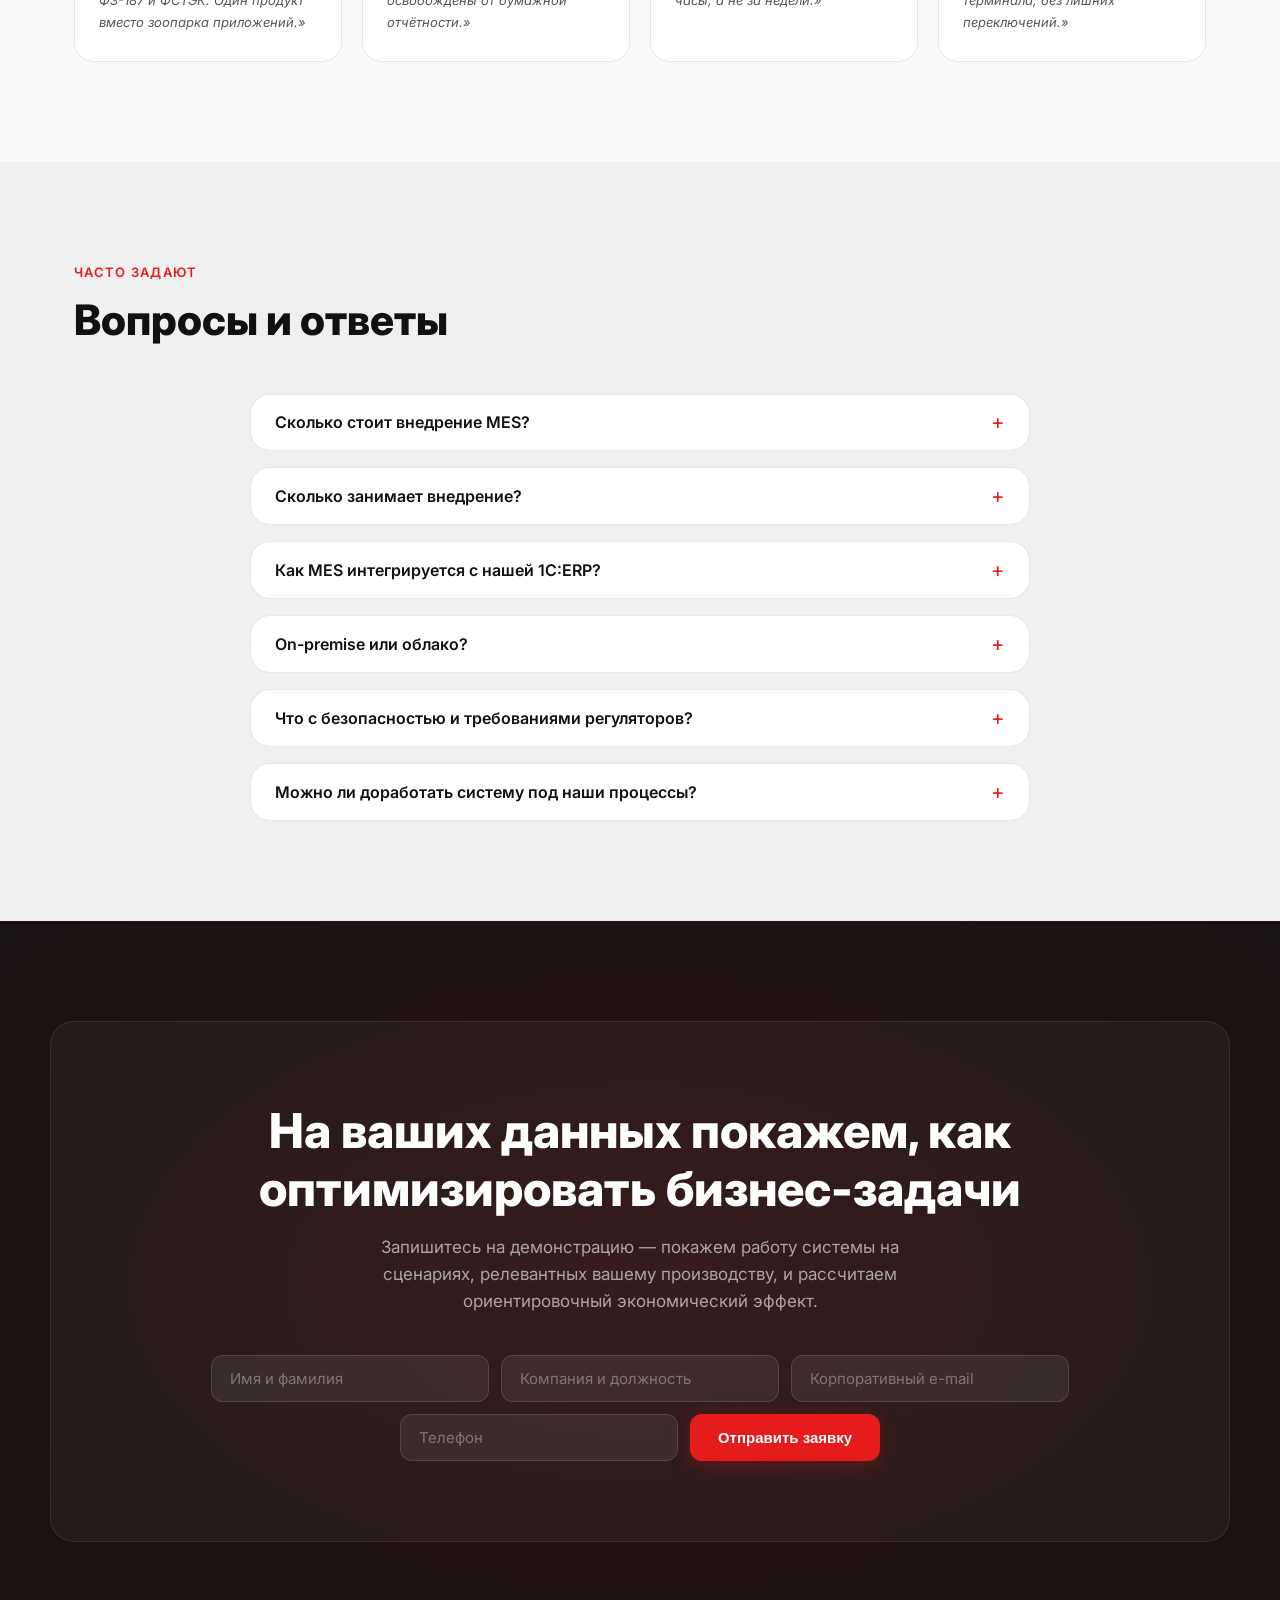
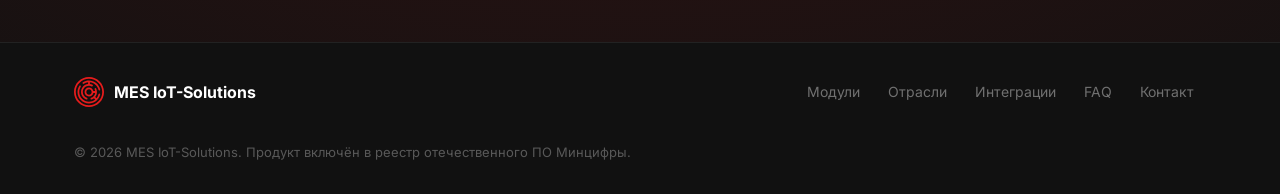
==== commit 93b6e276: "Add files via upload" ====
--- a/index.html
+++ b/index.html
@@ -2,168 +2,500 @@
 <html lang="ru">
 <head>
   <meta charset="UTF-8" />
-  <title>Дайджест — IoT Solutions · Июнь 2026</title>
-  <style>
-    body { background: #D8D8D8; margin: 0; padding: 48px 20px 64px; font-family: Arial, sans-serif; }
-    @media print { body { padding: 0; background: #fff; } .copy-btn-wrap { display: none; } }
-  </style>
+  <meta name="viewport" content="width=device-width, initial-scale=1.0" />
+  <title>MES IoT-Solutions — Российская производственная система реального времени</title>
+  <meta name="description" content="Промышленная MES-система от российского разработчика. Единая платформа: планирование, мониторинг OEE, качество, ТОиР, прослеживаемость. Интеграция с 1С и SAP." />
+  <link rel="stylesheet" href="styles.css" />
+  <link rel="preconnect" href="https://fonts.googleapis.com" />
+  <link href="https://fonts.googleapis.com/css2?family=Inter:wght@300;400;500;600;700;800&display=swap" rel="stylesheet" />
 </head>
 <body>
 
-<!-- COPY BUTTON — не входит в письмо -->
-<div class="copy-btn-wrap" style="position:fixed;top:16px;right:16px;z-index:9999;">
-  <button onclick="copyForGmail()" style="background:#E61C1C;color:#fff;border:none;padding:12px 22px;border-radius:9px;font-size:14px;font-weight:700;cursor:pointer;font-family:Arial,sans-serif;box-shadow:0 4px 16px rgba(230,28,28,0.35);">
-    📋 Скопировать для Gmail
-  </button>
-  <div id="copy-msg" style="display:none;margin-top:8px;background:#111;color:#fff;padding:8px 14px;border-radius:8px;font-size:13px;font-family:Arial,sans-serif;text-align:center;">
-    ✓ Вставьте в Gmail (Cmd+V)
-  </div>
-</div>
-
-<!-- EMAIL CONTENT -->
-<div id="email-body">
-<table width="600" cellpadding="0" cellspacing="0" border="0" style="width:600px;max-width:600px;margin:0 auto;background:#ffffff;border-radius:20px;overflow:hidden;box-shadow:0 12px 60px rgba(0,0,0,0.22);">
-
-  <!-- HEADER -->
-  <tr>
-    <td style="background-color:#0D1B2A;padding:28px 36px;">
-      <table width="100%" cellpadding="0" cellspacing="0" border="0">
-        <tr>
-          <td style="vertical-align:middle;">
-            <table cellpadding="0" cellspacing="0" border="0">
-              <tr>
-                <td style="vertical-align:middle;padding-right:12px;">
-                  <img src="https://vereschagindv-cloud.github.io/mes/IOT_LOGO.svg" width="40" height="40" alt="IoT Solutions" style="display:block;border:0;" />
-                </td>
-                <td style="vertical-align:middle;">
-                  <div style="color:#ffffff;font-size:18px;font-weight:700;font-family:Arial,sans-serif;letter-spacing:-0.01em;">IoT Solutions</div>
-                  <div style="color:#ffffff;font-size:11px;font-family:Arial,sans-serif;margin-top:2px;">Промышленные цифровые системы</div>
-                </td>
-              </tr>
-            </table>
-          </td>
-          <td style="vertical-align:middle;text-align:right;">
-            <span style="display:inline-block;background:rgba(255,255,255,0.12);border:1px solid rgba(255,255,255,0.45);color:#ffffff;font-size:11px;font-weight:700;padding:5px 14px;border-radius:100px;letter-spacing:0.07em;text-transform:uppercase;font-family:Arial,sans-serif;white-space:nowrap;">Июнь 2026</span>
-          </td>
-        </tr>
-      </table>
-    </td>
-  </tr>
-
-  <!-- TOPBAR -->
-  <tr>
-    <td style="background-color:#D8DCE3;border-bottom:1px solid rgba(0,0,0,0.10);padding:13px 36px;">
-      <table width="100%" cellpadding="0" cellspacing="0" border="0">
-        <tr>
-          <td style="vertical-align:middle;">
-            <span style="font-size:12px;font-weight:700;color:#111111;letter-spacing:0.09em;text-transform:uppercase;font-family:Arial,sans-serif;">Дайджест новостей</span>
-          </td>
-          <td style="vertical-align:middle;text-align:right;">
-            <span style="font-size:12px;color:#111111;font-family:Arial,sans-serif;">Информационная рассылка для партнеров</span>
-          </td>
-        </tr>
-      </table>
-    </td>
-  </tr>
-
-  <!-- BODY -->
-  <tr>
-    <td style="padding:28px 36px 32px;background-color:#F2F3F5;">
-
-      <!-- CARD 1 -->
-      <table width="100%" cellpadding="0" cellspacing="0" border="0" style="border:1px solid rgba(0,0,0,0.09);border-radius:14px;overflow:hidden;margin-bottom:20px;">
-        <tr>
-          <td style="padding:22px 24px 24px;background-color:#ffffff;">
-            <table cellpadding="0" cellspacing="0" border="0" style="margin-bottom:12px;">
-              <tr>
-                <td style="vertical-align:middle;padding-right:8px;">
-                  <span style="display:inline-block;background:#F0F0F0;color:#777777;font-size:10px;font-weight:700;padding:3px 9px;border-radius:100px;letter-spacing:0.06em;text-transform:uppercase;font-family:Arial,sans-serif;">01</span>
-                </td>
-                <td style="vertical-align:middle;">
-                  <span style="font-size:14px;font-weight:700;letter-spacing:0.04em;text-transform:uppercase;color:#E61C1C;font-family:Arial,sans-serif;">Демо-стенды продуктов</span>
-                </td>
-              </tr>
-            </table>
-            <div style="font-size:20px;font-weight:800;color:#111111;line-height:1.3;margin-bottom:10px;font-family:Arial,sans-serif;">Посмотрите наши решения в действии онлайн</div>
-            <p style="font-size:13px;color:#555555;line-height:1.7;margin:0 0 20px 0;font-family:Arial,sans-serif;">
-              Мы открыли интерактивные демо-стенды ключевых продуктов IoT Solutions.
-              Оцените функциональность систем в режиме реального времени —
-              просто оставьте заявку и получите тестовую учетную запись.
-            </p>
-            <a href="https://demo.iot-solutions.ru/" style="display:inline-block;background-color:#E61C1C;color:#ffffff;font-size:13px;font-weight:600;padding:10px 22px;border-radius:9px;text-decoration:none;font-family:Arial,sans-serif;">Открыть демо-стенды →</a>
-          </td>
-        </tr>
-      </table>
-
-      <!-- CARD 2 -->
-      <table width="100%" cellpadding="0" cellspacing="0" border="0" style="border:1px solid rgba(0,0,0,0.09);border-radius:14px;overflow:hidden;">
-        <tr>
-          <td style="padding:22px 24px 24px;background-color:#ffffff;">
-            <table cellpadding="0" cellspacing="0" border="0" style="margin-bottom:12px;">
-              <tr>
-                <td style="vertical-align:middle;padding-right:8px;">
-                  <span style="display:inline-block;background:#F0F0F0;color:#777777;font-size:10px;font-weight:700;padding:3px 9px;border-radius:100px;letter-spacing:0.06em;text-transform:uppercase;font-family:Arial,sans-serif;">02</span>
-                </td>
-                <td style="vertical-align:middle;">
-                  <span style="font-size:14px;font-weight:700;letter-spacing:0.04em;text-transform:uppercase;color:#E61C1C;font-family:Arial,sans-serif;">MES</span>
-                </td>
-              </tr>
-            </table>
-            <div style="font-size:20px;font-weight:800;color:#111111;line-height:1.3;margin-bottom:10px;font-family:Arial,sans-serif;">MES IoT-Solutions: единый контур управления производством</div>
-            <p style="font-size:13px;color:#555555;line-height:1.7;margin:0 0 20px 0;font-family:Arial,sans-serif;">
-              Планирование, диспетчеризация, мониторинг OEE, контроль качества и прослеживаемость партий
-              в одном продукте. Интеграция с 1С, SAP, SCADA без замены существующей инфраструктуры.
-            </p>
-            <a href="https://vereschagindv-cloud.github.io/mes/" style="display:inline-block;background-color:#E61C1C;color:#ffffff;font-size:13px;font-weight:600;padding:10px 22px;border-radius:9px;text-decoration:none;font-family:Arial,sans-serif;">Подробнее о системе →</a>
-          </td>
-        </tr>
-      </table>
-
-    </td>
-  </tr>
+  <!-- NAV -->
+  <nav class="nav" id="nav">
+    <div class="container nav__inner">
+      <a href="#" class="nav__logo">
+        <svg width="38" height="38" viewBox="0 0 92 92" fill="none" xmlns="http://www.w3.org/2000/svg" aria-hidden="true" style="flex-shrink:0">
+          <path d="M21.5625 46C21.5625 56.359 28.1356 65.6278 37.9189 69.0643C39.3234 69.5576 40.8618 68.8192 41.3553 67.4146C41.8487 66.0102 41.11 64.4717 39.7055 63.9783C32.078 61.2991 26.9531 54.0741 26.9531 46C26.9531 35.4974 35.4974 26.9531 46 26.9531C48.8905 26.9531 51.6673 27.5867 54.2538 28.8359C55.5942 29.4838 57.2055 28.9218 57.8531 27.5815C58.5007 26.2412 57.939 24.6298 56.5985 23.9822C54.0883 22.7695 51.4395 22.009 48.6953 21.7091V16.2966C61.7027 17.4897 72.2824 26.9891 75.0947 39.4083C75.4228 40.8575 76.8633 41.7709 78.3186 41.4419C79.7705 41.1132 80.6808 39.6698 80.3521 38.2179C76.8019 22.5386 62.7438 10.7812 46 10.7812C39.3338 10.7812 32.8392 12.661 27.2185 16.2172C25.9605 17.013 25.5859 18.6782 26.3819 19.936C27.1777 21.1941 28.8431 21.5686 30.1007 20.7726C34.0966 18.2444 38.6157 16.7217 43.3047 16.2978V21.7118C31.0935 23.0579 21.5625 33.4361 21.5625 46Z" fill="#E61C1C"/>
+          <path d="M78.3182 50.5587C76.8669 50.2299 75.4231 51.1404 75.0943 52.5922C74.0553 57.1809 71.909 61.4729 68.8974 65.0857L65.0704 61.2587C68.462 57.0183 70.4375 51.674 70.4375 46C70.4375 42.2907 69.6235 38.7248 68.0178 35.4013C67.3702 34.0612 65.759 33.4995 64.4183 34.1469C63.078 34.7945 62.5163 36.406 63.1639 37.7464C64.0198 39.518 64.5865 41.379 64.8586 43.3047H59.388C58.133 37.0613 52.6077 32.3438 46.0002 32.3438C38.47 32.3438 32.3439 38.4699 32.3439 46C32.3439 53.5302 38.47 59.6563 46.0002 59.6563C52.6077 59.6563 58.133 54.9388 59.388 48.6953H64.8516C63.8548 55.6464 59.0613 61.6016 52.2945 63.9785C50.8902 64.4719 50.1515 66.0104 50.6447 67.4148C51.1382 68.8193 52.6766 69.5578 54.0811 69.0645C56.734 68.1327 59.1483 66.769 61.2621 65.0739L65.0887 68.9005C59.7206 73.384 52.9235 75.8282 46 75.8282C29.5527 75.8282 16.1719 62.4474 16.1719 46C16.1719 40.3557 17.7628 34.858 20.7726 30.1009C21.5686 28.8429 21.194 27.1779 19.936 26.3821C18.678 25.5863 17.0132 25.9607 16.2172 27.2187C12.661 32.8394 10.7812 39.3338 10.7812 46C10.7812 65.4198 26.5803 81.2188 46 81.2188C62.7442 81.2188 76.8013 69.462 80.3519 53.7827C80.6806 52.331 79.7701 50.8875 78.3182 50.5587ZM46 54.2657C41.4424 54.2657 37.7344 50.5576 37.7344 46C37.7344 41.4424 41.4424 37.7344 46 37.7344C50.5576 37.7344 54.2656 41.4424 54.2656 46C54.2656 50.5576 50.5576 54.2657 46 54.2657Z" fill="#E61C1C"/>
+          <path d="M46 0C20.5771 0 0 20.5737 0 46C0 71.4229 20.5737 92 46 92C71.4227 92 92 71.4263 92 46C92 20.5771 71.4263 0 46 0ZM46 86.6094C23.5565 86.6094 5.39062 68.4467 5.39062 46C5.39062 23.5565 23.5533 5.39062 46 5.39062C68.4433 5.39062 86.6094 23.5531 86.6094 46C86.6094 68.4433 68.4469 86.6094 46 86.6094Z" fill="#E61C1C"/>
+        </svg>
+        MES IoT-Solutions
+      </a>
+      <ul class="nav__links">
+        <li><a href="#modules">Модули</a></li>
+        <li><a href="#industries">Отрасли</a></li>
+        <li><a href="#integrations">Интеграции</a></li>
+        <li><a href="#faq">FAQ</a></li>
+      </ul>
+      <a href="#cta" class="btn btn--primary btn--sm">Получить демо</a>
+      <button class="nav__burger" id="burger" aria-label="Меню">
+        <span></span><span></span><span></span>
+      </button>
+    </div>
+  </nav>
+
+  <!-- HERO -->
+  <section class="hero">
+    <div class="hero__glow hero__glow--1"></div>
+    <div class="hero__glow hero__glow--2"></div>
+    <div class="container hero__inner">
+      <div class="hero__badge fade-in">Производственная платформа нового поколения</div>
+      <h1 class="hero__title fade-in">
+        Управляйте производством<br />
+        <span class="gradient-text">в реальном времени</span>
+      </h1>
+      <p class="hero__sub fade-in">
+        Единая цифровая платформа операционного управления: планирование, диспетчеризация, мониторинг оборудования, контроль качества и прослеживаемость в одном продукте. Заменяем разрозненные системы и устаревшие АСУП на сквозной цифровой контур от производственной линии до ERP.
+      </p>
+      <div class="hero__actions fade-in">
+        <a href="#cta" class="btn btn--primary">Получить демо на ваших данных</a>
+        <a href="#modules" class="btn btn--ghost">Смотреть модули →</a>
+      </div>
+      <div class="hero__dashboard fade-in" aria-hidden="true">
+        <div class="dashboard">
+          <div class="dashboard__header">
+            <div class="dashboard__title">Производственный монитор</div>
+            <div class="dashboard__live"><span class="dot dot--green"></span>Онлайн</div>
+          </div>
+          <div class="dashboard__grid">
+            <div class="dashboard__kpi">
+              <div class="kpi__label">OEE</div>
+              <div class="kpi__value kpi__value--green">71.4%</div>
+              <div class="kpi__delta">↑ 8.2 п.п.</div>
+            </div>
+            <div class="dashboard__kpi">
+              <div class="kpi__label">Простои</div>
+              <div class="kpi__value kpi__value--blue">1.8%</div>
+              <div class="kpi__delta">↓ 3.1 п.п.</div>
+            </div>
+            <div class="dashboard__kpi">
+              <div class="kpi__label">Запас сырья</div>
+              <div class="kpi__value kpi__value--purple">−31%</div>
+              <div class="kpi__delta">↓ оптимизировано</div>
+            </div>
+            <div class="dashboard__kpi">
+              <div class="kpi__label">Ордеров</div>
+              <div class="kpi__value">48</div>
+              <div class="kpi__delta">12 активных</div>
+            </div>
+          </div>
+          <div class="dashboard__lines">
+            <div class="line-row">
+              <div class="line-row__name">Линия А-01</div>
+              <div class="line-row__bar"><div class="line-row__fill" style="width:87%"></div></div>
+              <div class="line-row__status status--green">Работает</div>
+            </div>
+            <div class="line-row">
+              <div class="line-row__name">Линия А-02</div>
+              <div class="line-row__bar"><div class="line-row__fill" style="width:63%"></div></div>
+              <div class="line-row__status status--green">Работает</div>
+            </div>
+            <div class="line-row">
+              <div class="line-row__name">Линия Б-03</div>
+              <div class="line-row__bar"><div class="line-row__fill" style="width:0%"></div></div>
+              <div class="line-row__status status--yellow">Простой</div>
+            </div>
+            <div class="line-row">
+              <div class="line-row__name">Линия Б-04</div>
+              <div class="line-row__bar"><div class="line-row__fill" style="width:94%"></div></div>
+              <div class="line-row__status status--green">Работает</div>
+            </div>
+          </div>
+        </div>
+      </div>
+    </div>
+  </section>
+
+  <!-- PAIN POINTS -->
+  <section class="pain section">
+    <div class="container">
+      <div class="section__label reveal">Знакомая картина?</div>
+      <h2 class="section__title reveal">Если вы управляете производством через Excel и планёрки — вы теряете деньги каждую смену</h2>
+      <p style="text-align:center;color:var(--muted);max-width:640px;margin:0 auto 2.5rem;font-size:.95rem;" class="reveal">
+        Эти симптомы знакомы любому производственному директору. Каждый из них — это не неудобство, а измеримые потери эффективности и выручки.
+      </p>
+      <div class="pain__grid">
+        <div class="pain__card reveal">
+          <div class="pain__icon">📊</div>
+          <h3>Производство живёт в десятках Excel-файлов</h3>
+          <p>Обработка данных 12-часовой давности. Половина цифр введена вручную и противоречит друг другу.</p>
+        </div>
+        <div class="pain__card reveal">
+          <div class="pain__icon">🔴</div>
+          <h3>Реальные показатели никто не знает</h3>
+          <p>Простои и микроостановки фиксируются «на глаз». Реальная эффективность отличается от плановой на 15–25%, но доказать невозможно.</p>
+        </div>
+        <div class="pain__card reveal">
+          <div class="pain__icon">🔗</div>
+          <h3>Нет сквозной прослеживаемости партий</h3>
+          <p>При претензии от заказчика сбор данных занимает дни. Какой оператор, на каком оборудовании, из какого сырья — ответ ищется в архивах.</p>
+        </div>
+        <div class="pain__card reveal">
+          <div class="pain__icon">📦</div>
+          <h3>Отсутствие материалов на линии приводит к простою</h3>
+          <p>Линия стоит в ожидании компонентов, которые «где-то есть на территории».</p>
+        </div>
+        <div class="pain__card reveal">
+          <div class="pain__icon">⚠️</div>
+          <h3>Отклонения видны только постфактум</h3>
+          <p>Сорванный заказ, превышение нормы расхода, остановка линии без возможности влиять на процесс оперативно.</p>
+        </div>
+        <div class="pain__card reveal">
+          <div class="pain__icon">🧱</div>
+          <h3>Старая АСУП не развивается</h3>
+          <p>Система внедрена 10–15 лет назад, вендора в России больше нет, поддержка прекращена. Каждое изменение — это боль.</p>
+        </div>
+      </div>
+    </div>
+  </section>
+
+  <!-- SOLUTION -->
+  <section class="solution section">
+    <div class="container">
+      <div class="solution__inner">
+        <div class="solution__text reveal">
+          <div class="section__label">Решение</div>
+          <h2 class="section__title">Единый производственный операционный центр</h2>
+          <p class="solution__desc">
+            MES IoT-Solutions соединяет ERP, WMS, SCADA и оборудование в одну среду, где каждый — от оператора до директора — видит актуальное состояние производства и управляет им в реальном времени.
+          </p>
+          <ul class="solution__list">
+            <li><span class="check">✓</span> Данные с оборудования без ручного ввода</li>
+            <li><span class="check">✓</span> Одна БД вместо Excel и десятка приложений</li>
+            <li><span class="check">✓</span> Модульная архитектура — конфигурируется под ваш процесс</li>
+            <li><span class="check">✓</span> Интеграция с существующим стеком</li>
+            <li><span class="check">✓</span> Российский разработчик, реестр отечественного ПО Минцифры</li>
+          </ul>
+        </div>
+        <div class="solution__numbers reveal">
+          <div class="stat__card">
+            <div class="stat__value gradient-text">+8–<span class="count-up" data-target="20">20</span>%</div>
+            <div class="stat__label">рост OEE уже в первый год внедрения</div>
+          </div>
+          <div class="stat__card">
+            <div class="stat__value gradient-text">−<span class="count-up" data-target="30">30</span>%</div>
+            <div class="stat__label">страхового запаса сырья и компонентов</div>
+          </div>
+          <div class="stat__card">
+            <div class="stat__value gradient-text">−<span class="count-up" data-target="25">25</span>%</div>
+            <div class="stat__label">незапланированных простоев оборудования</div>
+          </div>
+          <div class="stat__card">
+            <div class="stat__value gradient-text">12–<span class="count-up" data-target="24">24</span> мес</div>
+            <div class="stat__label">типичный срок окупаемости инвестиций</div>
+          </div>
+        </div>
+      </div>
+    </div>
+  </section>
+
+  <!-- HOW IT WORKS -->
+  <section class="how section">
+    <div class="container">
+      <div class="section__label reveal">Как это работает</div>
+      <h2 class="section__title reveal">От первого разговора до промышленной эксплуатации за 6–12 месяцев</h2>
+      <p style="text-align:center;color:var(--muted);max-width:600px;margin:0 auto 3rem;font-size:.95rem;" class="reveal">
+        Никакого «большого взрыва». Поэтапное внедрение с быстрым получением ценности уже на пилоте.
+      </p>
+      <div class="how__steps">
+        <div class="how__step reveal">
+          <div class="how__num">01</div>
+          <h3>Аудит и аналитика процессов</h3>
+          <p>Изучаем ваши процессы, ИТ-ландшафт и оборудование. Выдаём отчёт с приоритетами и оценкой эффекта.</p>
+        </div>
+        <div class="how__arrow reveal">→</div>
+        <div class="how__step reveal">
+          <div class="how__num">02</div>
+          <h3>Концепт и бизнес-кейс</h3>
+          <p>Проводим бизнес-анализ, выдаем архитектурный концепт и дорожную карту. Согласовываем границы пилота.</p>
+        </div>
+        <div class="how__arrow reveal">→</div>
+        <div class="how__step reveal">
+          <div class="how__num">03</div>
+          <h3>Пилот на одном переделе</h3>
+          <p>Внедряем базовый функционал на одном участке. Первые данные и эффект — в течение 3–4 месяцев.</p>
+        </div>
+        <div class="how__arrow reveal">→</div>
+        <div class="how__step reveal">
+          <div class="how__num">04</div>
+          <h3>Промышленное тиражирование</h3>
+          <p>Масштабируем решение на всё производство, интегрируем с ERP, принимаем в промышленную эксплуатацию.</p>
+        </div>
+        <div class="how__arrow reveal">→</div>
+        <div class="how__step reveal">
+          <div class="how__num">05</div>
+          <h3>Сопровождение 24/7</h3>
+          <p>Техподдержка с SLA, регулярные обновления, развитие под новые задачи, ежегодный аудит эффективности.</p>
+        </div>
+      </div>
+    </div>
+  </section>
+
+  <!-- MODULES -->
+  <section class="modules section" id="modules">
+    <div class="container">
+      <div class="section__label reveal">Функциональность</div>
+      <h2 class="section__title reveal">Все ключевые функции операционного управления в одном продукте</h2>
+      <p style="text-align:center;color:var(--muted);max-width:620px;margin:0 auto 2rem;font-size:.95rem;" class="reveal">
+        Не «коробка» и не конструктор «с нуля». Проверенные модули с отраслевыми преднастройками, которые внедряются поэтапно и работают вместе как единое целое.
+      </p>
+      <div class="tabs reveal">
+        <button class="tab tab--active" data-tab="production">Производство</button>
+        <button class="tab" data-tab="quality">Качество</button>
+        <button class="tab" data-tab="resources">Ресурсы</button>
+        <button class="tab" data-tab="platform">Платформа</button>
+      </div>
+      <div class="modules__grid" id="modules-grid">
+
+        <!-- PRODUCTION -->
+        <div class="module__card reveal" data-group="production">
+          <div class="module__icon">📋</div>
+          <h3>Производственные ордера</h3>
+          <p>Полный жизненный цикл от ERP до закрытия заказа.</p>
+        </div>
+        <div class="module__card reveal" data-group="production">
+          <div class="module__icon">⚡</div>
+          <h3>Материалы "точно в срок"</h3>
+          <p>Расчёт потребности, прогноз исчерпания, автозадания на пополнение через склад.</p>
+        </div>
+        <div class="module__card reveal" data-group="production">
+          <div class="module__icon">🗺️</div>
+          <h3>Мониторинг производства (OEE)</h3>
+          <p>Карта оборудования в реальном времени. Автоматический расчёт OEE. Классификация простоев. Интеграция SCADA.</p>
+        </div>
+
+        <!-- QUALITY -->
+        <div class="module__card reveal" data-group="quality" style="display:none">
+          <div class="module__icon">🔍</div>
+          <h3>Прослеживаемость партий</h3>
+          <p>Сквозная цепочка от сырья до готовой продукции. Быстрый отзыв партии.</p>
+        </div>
+        <div class="module__card reveal" data-group="quality" style="display:none">
+          <div class="module__icon">✅</div>
+          <h3>Управление качеством</h3>
+          <p>Контрольные точки, карантин продукции, несоответствия, протоколы испытаний.</p>
+        </div>
+        <div class="module__card reveal" data-group="quality" style="display:none">
+          <div class="module__icon">🔄</div>
+          <h3>Переходы</h3>
+          <p>Матрица переходов между заказами, электронный чек-лист, электронная подпись вместо бумаги, анализ потерь при переналадке.</p>
+        </div>
+
+        <!-- RESOURCES -->
+        <div class="module__card reveal" data-group="resources" style="display:none">
+          <div class="module__icon">♻️</div>
+          <h3>Возвратные материалы</h3>
+          <p>Учёт брака, транспортные задания на переработку, прогноз загрузки линий переработки, фактический выход.</p>
+        </div>
+        <div class="module__card reveal" data-group="resources" style="display:none">
+          <div class="module__icon">📦</div>
+          <h3>Побочный продукт</h3>
+          <p>Автовзвешивание, печать этикеток, отправка в ERP одной кнопкой.</p>
+        </div>
+        <div class="module__card reveal" data-group="resources" style="display:none">
+          <div class="module__icon">🔧</div>
+          <h3>ТОиР</h3>
+          <p>Тикет-система, графики ППР, калибровки, история оборудования, заявки на ремонт, привязка к простоям.</p>
+        </div>
+
+        <!-- PLATFORM -->
+        <div class="module__card reveal" data-group="platform" style="display:none">
+          <div class="module__icon">📈</div>
+          <h3>Аналитика и BI</h3>
+          <p>Конструктор отчётов, преднастроенные дашборды OEE / качество / материалы, ML-прогнозы, экспорт Excel / PDF.</p>
+        </div>
+        <div class="module__card reveal" data-group="platform" style="display:none">
+          <div class="module__icon">🏷️</div>
+          <h3>Маркировка и этикетирование</h3>
+          <p>Автопечать на всех участках. EAN-128, QR, RFID. Интеграция с национальной системой маркировки товаров Честный ЗНАК.</p>
+        </div>
+        <div class="module__card reveal" data-group="platform" style="display:none">
+          <div class="module__icon">🔐</div>
+          <h3>Безопасность и администрирование</h3>
+          <p>RBAC на базе Active Directory, аудит-лог, OAuth 2.0, соответствие ФЗ-187, ФСТЭК.</p>
+        </div>
+
+      </div>
+    </div>
+  </section>
+
+  <!-- INDUSTRIES -->
+  <section class="industries section" id="industries">
+    <div class="container">
+      <div class="section__label reveal">Применимость</div>
+      <h2 class="section__title reveal">Работаем в вашей отрасли</h2>
+      <div class="industries__grid">
+        <div class="industry__card reveal">
+          <div class="industry__icon">⛏️</div>
+          <h3>Горно-металлургический комплекс</h3>
+          <p>Материальный и энергетический баланс по переделам. Учёт химического состава, контроль параметров плавки, интеграция с весовым и лабораторным оборудованием.</p>
+        </div>
+        <div class="industry__card reveal">
+          <div class="industry__icon">⚙️</div>
+          <h3>Машиностроение</h3>
+          <p>Позаказное планирование с учётом загрузки мощностей. Электронные маршрутные и операционные карты. Прослеживаемость по серийным номерам, управление оснасткой и инструментом.</p>
+        </div>
+        <div class="industry__card reveal">
+          <div class="industry__icon">💊</div>
+          <h3>Фармацевтика</h3>
+          <p>Полная партионная прослеживаемость по стандартам GMP. Интеграция с ЛИМС, контроль сроков годности сырья, маркировка.</p>
+        </div>
+        <div class="industry__card reveal">
+          <div class="industry__icon">⚗️</div>
+          <h3>Нефтехимия</h3>
+          <p>Управление рецептурами и производственными кампаниями. Электронный сменный журнал и контроль технологических параметров. Расчёт материального баланса по установкам, учёт побочных продуктов и отходов.</p>
+        </div>
+        <div class="industry__card reveal">
+          <div class="industry__icon">🍞</div>
+          <h3>Пищевое производство</h3>
+          <p>Прослеживаемость партий. Управление сроками годности сырья, контроль условий хранения. Высокоскоростная маркировка, управление рецептурами, непрерывный режим работы 24/7.</p>
+        </div>
+        <div class="industry__card reveal">
+          <div class="industry__icon">🏭</div>
+          <h3>Упаковка и FMCG</h3>
+          <p>Позаказное планирование с минимизацией переналадок и матрицей переходов. Точный учёт расхода компонентов. Расчёт фактической себестоимости по каждому заказу, OEE по высокоскоростным линиям.</p>
+        </div>
+      </div>
+    </div>
+  </section>
+
+  <!-- INTEGRATIONS -->
+  <section class="integrations section" id="integrations">
+    <div class="container">
+      <div class="section__label reveal">Интеграции</div>
+      <h2 class="section__title reveal">Работает с вашей инфраструктурой</h2>
+      <p class="integrations__sub reveal">Не требует замены действующих ИТ-систем. Готовые коннекторы к 1С, SAP, SCADA и PLC.</p>
+      <div class="integrations__row reveal">
+        <div class="integ__badge"><span class="integ__logo" style="background:#0070D2">S</span>SAP</div>
+        <div class="integ__badge"><span class="integ__logo" style="background:#2D6A4F">1С</span>1С ERP</div>
+        <div class="integ__badge"><span class="integ__logo" style="background:#7B2D8B">W</span>WMS</div>
+        <div class="integ__badge"><span class="integ__logo" style="background:#374151">SC</span>SCADA / DCS</div>
+        <div class="integ__badge"><span class="integ__logo" style="background:#E61C1C">⚙</span>OPC UA</div>
+        <div class="integ__badge"><span class="integ__logo" style="background:#555">MB</span>Modbus TCP</div>
+        <div class="integ__badge"><span class="integ__logo" style="background:#6D28D9">MQ</span>MQTT</div>
+        <div class="integ__badge"><span class="integ__logo" style="background:#2563EB">⇄</span>ESB</div>
+        <div class="integ__badge"><span class="integ__logo" style="background:#16A34A">{}</span>REST API</div>
+        <div class="integ__badge"><span class="integ__logo" style="background:#0078D4">AD</span>Active Directory</div>
+        <div class="integ__badge"><span class="integ__logo" style="background:#6D28D9">L</span>QIMS / LIMS</div>
+        <div class="integ__badge"><span class="integ__logo" style="background:#D97706">ЧЗ</span>Честный знак</div>
+      </div>
+    </div>
+  </section>
+
+  <!-- ROLES -->
+  <section class="roles section">
+    <div class="container">
+      <div class="section__label reveal">Для кого</div>
+      <h2 class="section__title reveal">Один продукт — максимум бизнес-ценности</h2>
+      <p style="text-align:center;color:var(--muted);max-width:600px;margin:0 auto 2.5rem;font-size:.95rem;" class="reveal">
+        MES говорит на языке каждого ЛПР: гендиректор видит финансовый эффект, производственник — OEE, ИТ-директор — гибкость развития системы, технолог — качество.
+      </p>
+      <div class="roles__grid">
+        <div class="role__card reveal">
+          <h3>IT-директор / CIO</h3>
+          <p>«Современная микросервисная архитектура на отечественном стеке. Готовые коннекторы к 1С, SAP, SCADA. Соответствие ФЗ-187 и ФСТЭК. Один продукт вместо зоопарка приложений.»</p>
+        </div>
+        <div class="role__card reveal">
+          <h3>Директор производства</h3>
+          <p>«Вижу весь цех в реальном времени. Реагирую на инцидент за минуты, а не за часы. OEE растёт, сменные мастера освобождены от бумажной отчётности.»</p>
+        </div>
+        <div class="role__card reveal">
+          <h3>Директор по качеству</h3>
+          <p>«Полный аудит-лог, карантин, электронные подписи, SPC-контроль — всё без бумаги. Расследование рекламации — за часы, а не за недели.»</p>
+        </div>
+        <div class="role__card reveal">
+          <h3>Оператор / Мастер смены</h3>
+          <p>«Вижу свои задания, регистрирую параметры, сообщаю о простоях — с планшета или сенсорного терминала, без лишних переключений.»</p>
+        </div>
+      </div>
+    </div>
+  </section>
+
+  <!-- FAQ -->
+  <section class="faq section" id="faq">
+    <div class="container">
+      <div class="section__label reveal">Часто задают</div>
+      <h2 class="section__title reveal">Вопросы и ответы</h2>
+      <div class="faq__list reveal">
+        <div class="faq__item">
+          <button class="faq__q">Сколько стоит внедрение MES?</button>
+          <div class="faq__a">Стоимость зависит от масштаба и набора модулей. Ориентиры: пилот на одном переделе — от 5 до 15 млн рублей.</div>
+        </div>
+        <div class="faq__item">
+          <button class="faq__q">Сколько занимает внедрение?</button>
+          <div class="faq__a">Первый измеримый эффект на пилоте — 3–4 месяца. Полноценное внедрение на одной площадке — 9–12 месяцев. Корпоративное тиражирование на холдинг — 18–36 месяцев. Каждый этап даёт самостоятельную ценность и не требует ждать «финального запуска».</div>
+        </div>
+        <div class="faq__item">
+          <button class="faq__q">Как MES интегрируется с нашей 1С:ERP?</button>
+          <div class="faq__a">Готовый коннектор к 1С. Типовая интеграция: передача заказов на производство из ERP в MES, возврат фактических данных по выпуску, расходу и качеству, синхронизация НСИ. Базовая интеграция настраивается за 2 недели.</div>
+        </div>
+        <div class="faq__item">
+          <button class="faq__q">On-premise или облако?</button>
+          <div class="faq__a">Поддерживаем оба варианта. Большинство промышленных заказчиков выбирают on-premise — критичная инфраструктура остаётся в периметре предприятия (требования КИИ и ФСТЭК). Для холдингов и пилотов — развёртывание в российском облаке. Гибридные сценарии тоже наша практика.</div>
+        </div>
+        <div class="faq__item">
+          <button class="faq__q">Что с безопасностью и требованиями регуляторов?</button>
+          <div class="faq__a">Продукт соответствует требованиям ФЗ-187 «О безопасности КИИ», приказам ФСТЭК №31 и №239, ГОСТ Р МЭК 62443. Поддерживается Active Directory / LDAP, RBAC, журналирование действий, шифрование каналов. По запросу — полный пакет документации для аудита ИБ.</div>
+        </div>
+        <div class="faq__item">
+          <button class="faq__q">Можно ли доработать систему под наши процессы?</button>
+          <div class="faq__a">Да. Архитектура изначально проектировалась под кастомизацию: бизнес-логика выносится в конфигурацию, есть конструктор отчётов и дашбордов. Сложные доработки выполняются нашей командой и становятся частью основного релиза — поддерживаются нами в дальнейшем.</div>
+        </div>
+      </div>
+    </div>
+  </section>
+
+  <!-- CTA -->
+  <section class="cta section" id="cta">
+    <div class="cta__glow"></div>
+    <div class="container cta__inner reveal">
+      <h2 class="cta__title">На ваших данных покажем, как оптимизировать бизнес-задачи</h2>
+      <p class="cta__sub">Запишитесь на демонстрацию — покажем работу системы на сценариях, релевантных вашему производству, и рассчитаем ориентировочный экономический эффект.</p>
+      <div class="cta__actions">
+        <form class="cta__form" id="cta-form">
+          <input class="cta__input" type="text" placeholder="Имя и фамилия" required />
+          <input class="cta__input" type="text" placeholder="Компания и должность" required />
+          <input class="cta__input" type="email" placeholder="Корпоративный e-mail" required />
+          <input class="cta__input" type="tel" placeholder="Телефон" required />
+          <button class="btn btn--primary" type="submit">Отправить заявку</button>
+        </form>
+      </div>
+    </div>
+  </section>
 
   <!-- FOOTER -->
-  <tr>
-    <td style="background-color:#0D1B2A;padding:20px 36px;">
-      <table width="100%" cellpadding="0" cellspacing="0" border="0">
-        <tr>
-          <td style="vertical-align:middle;">
-            <span style="font-size:11px;color:rgba(255,255,255,0.38);font-family:Arial,sans-serif;">© 2026 IoT Solutions.</span>
-          </td>
-          <td style="vertical-align:middle;text-align:right;">
-            <a href="https://iot-solutions.ru" style="color:rgba(255,255,255,0.65);font-size:12px;font-weight:600;text-decoration:none;border-bottom:1px solid rgba(255,255,255,0.20);padding-bottom:1px;font-family:Arial,sans-serif;white-space:nowrap;">iot-solutions.ru</a>
-          </td>
-        </tr>
-      </table>
-    </td>
-  </tr>
-
-</table>
-</div>
-
-<script>
-async function copyForGmail() {
-  const el = document.getElementById('email-body');
-  const html = `<html><body style="margin:0;padding:0;">${el.innerHTML}</body></html>`;
-  try {
-    await navigator.clipboard.write([
-      new ClipboardItem({
-        'text/html': new Blob([html], { type: 'text/html' }),
-        'text/plain': new Blob([' '], { type: 'text/plain' })
-      })
-    ]);
-  } catch(e) {
-    const range = document.createRange();
-    range.selectNode(el);
-    window.getSelection().removeAllRanges();
-    window.getSelection().addRange(range);
-    document.execCommand('copy');
-  }
-  const msg = document.getElementById('copy-msg');
-  msg.style.display = 'block';
-  setTimeout(() => msg.style.display = 'none', 3000);
-}
-</script>
-
+  <footer class="footer">
+    <div class="container footer__inner">
+      <div class="footer__brand">
+        <svg width="30" height="30" viewBox="0 0 92 92" fill="none" xmlns="http://www.w3.org/2000/svg" aria-hidden="true" style="flex-shrink:0">
+          <path d="M21.5625 46C21.5625 56.359 28.1356 65.6278 37.9189 69.0643C39.3234 69.5576 40.8618 68.8192 41.3553 67.4146C41.8487 66.0102 41.11 64.4717 39.7055 63.9783C32.078 61.2991 26.9531 54.0741 26.9531 46C26.9531 35.4974 35.4974 26.9531 46 26.9531C48.8905 26.9531 51.6673 27.5867 54.2538 28.8359C55.5942 29.4838 57.2055 28.9218 57.8531 27.5815C58.5007 26.2412 57.939 24.6298 56.5985 23.9822C54.0883 22.7695 51.4395 22.009 48.6953 21.7091V16.2966C61.7027 17.4897 72.2824 26.9891 75.0947 39.4083C75.4228 40.8575 76.8633 41.7709 78.3186 41.4419C79.7705 41.1132 80.6808 39.6698 80.3521 38.2179C76.8019 22.5386 62.7438 10.7812 46 10.7812C39.3338 10.7812 32.8392 12.661 27.2185 16.2172C25.9605 17.013 25.5859 18.6782 26.3819 19.936C27.1777 21.1941 28.8431 21.5686 30.1007 20.7726C34.0966 18.2444 38.6157 16.7217 43.3047 16.2978V21.7118C31.0935 23.0579 21.5625 33.4361 21.5625 46Z" fill="#E61C1C"/>
+          <path d="M78.3182 50.5587C76.8669 50.2299 75.4231 51.1404 75.0943 52.5922C74.0553 57.1809 71.909 61.4729 68.8974 65.0857L65.0704 61.2587C68.462 57.0183 70.4375 51.674 70.4375 46C70.4375 42.2907 69.6235 38.7248 68.0178 35.4013C67.3702 34.0612 65.759 33.4995 64.4183 34.1469C63.078 34.7945 62.5163 36.406 63.1639 37.7464C64.0198 39.518 64.5865 41.379 64.8586 43.3047H59.388C58.133 37.0613 52.6077 32.3438 46.0002 32.3438C38.47 32.3438 32.3439 38.4699 32.3439 46C32.3439 53.5302 38.47 59.6563 46.0002 59.6563C52.6077 59.6563 58.133 54.9388 59.388 48.6953H64.8516C63.8548 55.6464 59.0613 61.6016 52.2945 63.9785C50.8902 64.4719 50.1515 66.0104 50.6447 67.4148C51.1382 68.8193 52.6766 69.5578 54.0811 69.0645C56.734 68.1327 59.1483 66.769 61.2621 65.0739L65.0887 68.9005C59.7206 73.384 52.9235 75.8282 46 75.8282C29.5527 75.8282 16.1719 62.4474 16.1719 46C16.1719 40.3557 17.7628 34.858 20.7726 30.1009C21.5686 28.8429 21.194 27.1779 19.936 26.3821C18.678 25.5863 17.0132 25.9607 16.2172 27.2187C12.661 32.8394 10.7812 39.3338 10.7812 46C10.7812 65.4198 26.5803 81.2188 46 81.2188C62.7442 81.2188 76.8013 69.462 80.3519 53.7827C80.6806 52.331 79.7701 50.8875 78.3182 50.5587ZM46 54.2657C41.4424 54.2657 37.7344 50.5576 37.7344 46C37.7344 41.4424 41.4424 37.7344 46 37.7344C50.5576 37.7344 54.2656 41.4424 54.2656 46C54.2656 50.5576 50.5576 54.2657 46 54.2657Z" fill="#E61C1C"/>
+          <path d="M46 0C20.5771 0 0 20.5737 0 46C0 71.4229 20.5737 92 46 92C71.4227 92 92 71.4263 92 46C92 20.5771 71.4263 0 46 0ZM46 86.6094C23.5565 86.6094 5.39062 68.4467 5.39062 46C5.39062 23.5565 23.5533 5.39062 46 5.39062C68.4433 5.39062 86.6094 23.5531 86.6094 46C86.6094 68.4433 68.4469 86.6094 46 86.6094Z" fill="#E61C1C"/>
+        </svg>
+        <span>MES IoT-Solutions</span>
+      </div>
+      <nav class="footer__nav">
+        <a href="#modules">Модули</a>
+        <a href="#industries">Отрасли</a>
+        <a href="#integrations">Интеграции</a>
+        <a href="#faq">FAQ</a>
+        <a href="#cta">Контакт</a>
+      </nav>
+      <div class="footer__copy">© 2026 MES IoT-Solutions. Продукт включён в реестр отечественного ПО Минцифры.</div>
+    </div>
+  </footer>
+
+  <script src="app.js"></script>
+  <script>
+    document.querySelectorAll('.faq__q').forEach(btn => {
+      btn.addEventListener('click', () => {
+        const answer = btn.nextElementSibling;
+        const isOpen = btn.classList.contains('open');
+        document.querySelectorAll('.faq__q').forEach(b => { b.classList.remove('open'); b.nextElementSibling.classList.remove('open'); });
+        if (!isOpen) { btn.classList.add('open'); answer.classList.add('open'); }
+      });
+    });
+  </script>
 </body>
 </html>
--- a/styles.css
+++ b/styles.css
@@ -0,0 +1,1085 @@
+/* ─── RESET & BASE ─────────────────────────────────────────── */
+*, *::before, *::after { box-sizing: border-box; margin: 0; padding: 0; }
+
+:root {
+  --bg:        #FAFAFA;
+  --bg-2:      #F0F0F0;
+  --bg-dark:   #111111;
+  --bg-card:   #FFFFFF;
+  --bg-card2:  #F5F5F5;
+  --border:    rgba(0,0,0,0.09);
+  --border-h:  rgba(230,28,28,0.35);
+  --accent:    #E61C1C;
+  --accent-d:  #B01010;
+  --green:     #16A34A;
+  --yellow:    #D97706;
+  --blue:      #2563EB;
+  --red:       #E61C1C;
+  --text:      #111111;
+  --text-2:    #555555;
+  --text-3:    #999999;
+  --muted:     #777777;
+  --radius:    12px;
+  --radius-lg: 20px;
+  --shadow:    0 2px 12px rgba(0,0,0,0.07);
+  --shadow-md: 0 4px 32px rgba(0,0,0,0.12);
+  --transition: 0.25s ease;
+  font-size: 16px;
+}
+
+html { scroll-behavior: smooth; }
+
+body {
+  background: var(--bg);
+  color: var(--text);
+  font-family: 'Inter', system-ui, -apple-system, sans-serif;
+  line-height: 1.6;
+  overflow-x: hidden;
+}
+
+a { color: inherit; text-decoration: none; }
+ul { list-style: none; }
+img { max-width: 100%; display: block; }
+
+/* ─── UTILITIES ────────────────────────────────────────────── */
+.container {
+  max-width: 1180px;
+  margin: 0 auto;
+  padding: 0 24px;
+}
+
+.section { padding: 100px 0; }
+
+.gradient-text {
+  background: linear-gradient(135deg, var(--accent), var(--accent-d));
+  -webkit-background-clip: text;
+  -webkit-text-fill-color: transparent;
+  background-clip: text;
+}
+
+.section__label {
+  font-size: 13px;
+  font-weight: 600;
+  letter-spacing: .1em;
+  text-transform: uppercase;
+  color: var(--accent);
+  margin-bottom: 12px;
+}
+
+.section__title {
+  font-size: clamp(28px, 4vw, 42px);
+  font-weight: 800;
+  line-height: 1.2;
+  margin-bottom: 48px;
+  color: var(--text);
+}
+
+/* ─── BUTTONS ───────────────────────────────────────────────── */
+.btn {
+  display: inline-flex;
+  align-items: center;
+  justify-content: center;
+  gap: 8px;
+  padding: 14px 28px;
+  border-radius: var(--radius);
+  font-size: 15px;
+  font-weight: 600;
+  cursor: pointer;
+  border: none;
+  transition: all var(--transition);
+  white-space: nowrap;
+}
+
+.btn--primary {
+  background: var(--accent);
+  color: #fff;
+  box-shadow: 0 4px 20px rgba(230,28,28,.28);
+}
+.btn--primary:hover {
+  background: var(--accent-d);
+  transform: translateY(-2px);
+  box-shadow: 0 6px 28px rgba(230,28,28,.40);
+}
+
+.btn--ghost {
+  background: transparent;
+  color: var(--text-2);
+  border: 1.5px solid var(--border);
+}
+.btn--ghost:hover {
+  border-color: var(--accent);
+  color: var(--accent);
+  background: rgba(230,28,28,.04);
+}
+
+.btn--sm { padding: 10px 20px; font-size: 14px; }
+
+/* ─── NAV ───────────────────────────────────────────────────── */
+.nav {
+  position: fixed;
+  top: 0; left: 0; right: 0;
+  z-index: 100;
+  backdrop-filter: blur(20px);
+  -webkit-backdrop-filter: blur(20px);
+  background: rgba(255,255,255,0.90);
+  border-bottom: 1px solid var(--border);
+  transition: all var(--transition);
+}
+
+.nav--scrolled {
+  background: rgba(255,255,255,0.98);
+  box-shadow: 0 2px 16px rgba(0,0,0,0.08);
+}
+
+/* Transparent nav over dark hero */
+.nav:not(.nav--scrolled) {
+  background: transparent;
+  border-bottom-color: transparent;
+  box-shadow: none;
+}
+.nav:not(.nav--scrolled) .nav__logo { color: #fff; }
+.nav:not(.nav--scrolled) .nav__links a { color: rgba(255,255,255,.70); }
+.nav:not(.nav--scrolled) .nav__links a:hover {
+  color: #fff;
+  background: rgba(255,255,255,.08);
+}
+.nav:not(.nav--scrolled) .nav__burger span { background: rgba(255,255,255,.72); }
+
+.nav__inner {
+  display: flex;
+  align-items: center;
+  gap: 32px;
+  height: 64px;
+}
+
+.nav__logo {
+  display: flex;
+  align-items: center;
+  gap: 10px;
+  font-size: 17px;
+  font-weight: 700;
+  color: var(--text);
+  flex-shrink: 0;
+}
+
+.logo-mark {
+  width: 28px; height: 28px;
+  border-radius: 8px;
+  background: var(--accent);
+  display: block;
+  flex-shrink: 0;
+}
+
+.nav__links {
+  display: flex;
+  align-items: center;
+  gap: 4px;
+  margin-left: auto;
+}
+
+.nav__links a {
+  padding: 7px 14px;
+  border-radius: 8px;
+  font-size: 14px;
+  color: var(--text-2);
+  transition: all var(--transition);
+}
+.nav__links a:hover { color: var(--accent); background: rgba(230,28,28,.06); }
+
+.nav__burger {
+  display: none;
+  flex-direction: column;
+  gap: 5px;
+  background: none;
+  border: none;
+  cursor: pointer;
+  padding: 4px;
+  margin-left: auto;
+}
+.nav__burger span {
+  display: block;
+  width: 22px; height: 2px;
+  background: var(--text-2);
+  border-radius: 2px;
+  transition: all var(--transition);
+}
+
+/* ─── HERO ──────────────────────────────────────────────────── */
+.hero {
+  position: relative;
+  padding: 160px 0 80px;
+  overflow: hidden;
+  background: #0D1B2A;
+}
+
+.hero__glow {
+  position: absolute;
+  border-radius: 50%;
+  filter: blur(140px);
+  opacity: .22;
+  pointer-events: none;
+}
+.hero__glow--1 {
+  width: 600px; height: 600px;
+  background: var(--accent);
+  top: -200px; left: -100px;
+}
+.hero__glow--2 {
+  width: 500px; height: 500px;
+  background: #E86060;
+  top: 0; right: -100px;
+}
+
+.hero__inner { position: relative; text-align: center; }
+
+.hero__badge {
+  display: inline-flex;
+  align-items: center;
+  gap: 8px;
+  padding: 6px 16px;
+  border-radius: 100px;
+  border: 1px solid rgba(230,28,28,.22);
+  background: rgba(230,28,28,.07);
+  color: var(--accent);
+  font-size: 13px;
+  font-weight: 500;
+  margin-bottom: 24px;
+}
+
+.hero__title {
+  font-size: clamp(36px, 6vw, 72px);
+  font-weight: 800;
+  line-height: 1.1;
+  margin-bottom: 24px;
+  letter-spacing: -.02em;
+  color: var(--text);
+}
+
+.hero__sub {
+  max-width: 600px;
+  margin: 0 auto 40px;
+  font-size: 18px;
+  color: var(--text-2);
+  line-height: 1.7;
+}
+
+.hero__actions {
+  display: flex;
+  align-items: center;
+  justify-content: center;
+  gap: 16px;
+  margin-bottom: 64px;
+  flex-wrap: wrap;
+}
+
+/* Dark hero text & controls */
+.hero .hero__title { color: #fff; }
+.hero .hero__sub   { color: rgba(255,255,255,.62); }
+.hero .gradient-text { background: none; -webkit-text-fill-color: #fff; }
+.hero .hero__badge {
+  border-color: rgba(230,28,28,.55);
+  background: rgba(230,28,28,.18);
+  color: rgba(255,255,255,.90);
+}
+
+.hero .btn--ghost {
+  color: rgba(255,255,255,.72);
+  border-color: rgba(255,255,255,.20);
+}
+.hero .btn--ghost:hover {
+  border-color: rgba(255,255,255,.48);
+  color: #fff;
+  background: rgba(255,255,255,.08);
+}
+
+.hero .dashboard {
+  border-color: rgba(255,255,255,.10);
+  box-shadow: 0 8px 64px rgba(0,0,0,.50);
+}
+
+/* ─── DASHBOARD MOCKUP ──────────────────────────────────────── */
+.hero__dashboard {
+  max-width: 820px;
+  margin: 0 auto;
+}
+
+.dashboard {
+  background: var(--bg-card);
+  border: 1px solid var(--border);
+  border-radius: var(--radius-lg);
+  padding: 24px;
+  box-shadow: var(--shadow-md);
+}
+
+.dashboard__header {
+  display: flex;
+  align-items: center;
+  justify-content: space-between;
+  margin-bottom: 20px;
+}
+
+.dashboard__title {
+  font-size: 14px;
+  font-weight: 600;
+  color: var(--text-2);
+}
+
+.dashboard__live {
+  display: flex;
+  align-items: center;
+  gap: 6px;
+  font-size: 12px;
+  color: var(--green);
+  font-weight: 500;
+}
+
+.dot {
+  width: 7px; height: 7px;
+  border-radius: 50%;
+  animation: pulse 2s ease-in-out infinite;
+}
+.dot--green { background: var(--green); }
+
+@keyframes pulse {
+  0%, 100% { opacity: 1; transform: scale(1); }
+  50% { opacity: .6; transform: scale(.85); }
+}
+
+.dashboard__grid {
+  display: grid;
+  grid-template-columns: repeat(4, 1fr);
+  gap: 12px;
+  margin-bottom: 20px;
+}
+
+.dashboard__kpi {
+  background: var(--bg-card2);
+  border: 1px solid var(--border);
+  border-radius: var(--radius);
+  padding: 14px 16px;
+}
+
+.kpi__label {
+  font-size: 11px;
+  color: var(--text-3);
+  margin-bottom: 4px;
+  font-weight: 500;
+  text-transform: uppercase;
+  letter-spacing: .06em;
+}
+.kpi__value {
+  font-size: 24px;
+  font-weight: 800;
+  margin-bottom: 2px;
+  color: var(--text);
+}
+.kpi__value--green  { color: var(--green); }
+.kpi__value--blue   { color: var(--blue); }
+.kpi__value--purple { color: var(--accent); }
+.kpi__delta { font-size: 11px; color: var(--text-3); }
+
+.dashboard__lines { display: flex; flex-direction: column; gap: 10px; }
+
+.line-row {
+  display: grid;
+  grid-template-columns: 90px 1fr 90px;
+  align-items: center;
+  gap: 12px;
+}
+
+.line-row__name { font-size: 12px; color: var(--text-2); font-weight: 500; }
+
+.line-row__bar {
+  background: rgba(0,0,0,0.07);
+  border-radius: 4px;
+  height: 6px;
+  overflow: hidden;
+}
+.line-row__fill {
+  height: 100%;
+  background: linear-gradient(90deg, var(--accent), #FF7070);
+  border-radius: 4px;
+  transition: width 1.5s ease;
+}
+
+.line-row__status {
+  font-size: 11px;
+  font-weight: 600;
+  text-align: right;
+}
+.status--green  { color: var(--green); }
+.status--yellow { color: var(--yellow); }
+.status--red    { color: var(--red); }
+
+/* ─── PAIN POINTS ────────────────────────────────────────────── */
+.pain { background: var(--bg); }
+
+.pain__grid {
+  display: grid;
+  grid-template-columns: repeat(3, 1fr);
+  gap: 20px;
+}
+
+.pain__card {
+  background: var(--bg-card);
+  border: 1px solid var(--border);
+  border-radius: var(--radius-lg);
+  padding: 28px;
+  transition: all var(--transition);
+}
+.pain__card:hover {
+  border-color: var(--border-h);
+  transform: translateY(-3px);
+  box-shadow: 0 8px 32px rgba(230,28,28,.08);
+}
+
+.pain__icon {
+  font-size: 28px;
+  margin-bottom: 14px;
+  line-height: 1;
+  display: block;
+}
+
+.pain__card h3 {
+  font-size: 17px;
+  font-weight: 700;
+  margin-bottom: 10px;
+  color: var(--text);
+}
+
+.pain__card p { font-size: 14px; color: var(--text-2); line-height: 1.65; }
+
+/* ─── SOLUTION ───────────────────────────────────────────────── */
+.solution { background: #fff; }
+
+.solution__inner {
+  display: grid;
+  grid-template-columns: 1fr 1fr;
+  gap: 64px;
+  align-items: center;
+}
+
+.solution__desc {
+  font-size: 17px;
+  color: var(--text-2);
+  line-height: 1.75;
+  margin-bottom: 28px;
+}
+
+.solution__list {
+  display: flex;
+  flex-direction: column;
+  gap: 12px;
+}
+
+.solution__list li {
+  display: flex;
+  align-items: flex-start;
+  gap: 10px;
+  font-size: 15px;
+  color: var(--text-2);
+}
+
+.check {
+  color: var(--accent);
+  font-weight: 700;
+  font-size: 16px;
+  flex-shrink: 0;
+  margin-top: 1px;
+}
+
+.solution__numbers {
+  display: grid;
+  grid-template-columns: 1fr 1fr;
+  gap: 16px;
+}
+
+.stat__card {
+  background: var(--bg-card);
+  border: 1px solid var(--border);
+  border-radius: var(--radius-lg);
+  padding: 24px 20px;
+  transition: all var(--transition);
+}
+.stat__card:hover {
+  border-color: var(--border-h);
+  transform: translateY(-2px);
+  box-shadow: 0 4px 20px rgba(230,28,28,.08);
+}
+
+.stat__value {
+  font-size: 36px;
+  font-weight: 800;
+  line-height: 1;
+  margin-bottom: 8px;
+}
+
+.stat__label { font-size: 13px; color: var(--text-2); line-height: 1.5; }
+
+/* ─── HOW IT WORKS ───────────────────────────────────────────── */
+.how { background: var(--bg-2); }
+
+.how__steps {
+  display: flex;
+  align-items: stretch;
+  gap: 0;
+}
+
+.how__step {
+  flex: 1;
+  min-width: 160px;
+  background: var(--bg-card);
+  border: 1px solid var(--border);
+  border-radius: var(--radius-lg);
+  padding: 28px 24px;
+  transition: all var(--transition);
+}
+.how__step:hover {
+  border-color: var(--border-h);
+  box-shadow: 0 4px 24px rgba(230,28,28,.10);
+}
+
+.how__num {
+  font-size: 2.5rem;
+  font-weight: 800;
+  line-height: 1;
+  margin-bottom: 12px;
+  color: var(--accent);
+  opacity: .25;
+}
+
+.how__step h3 { font-size: 17px; font-weight: 700; margin-bottom: 8px; color: var(--text); }
+.how__step p  { font-size: 14px; color: var(--text-2); line-height: 1.65; }
+
+.how__arrow {
+  flex-shrink: 0;
+  font-size: 1.1rem;
+  color: var(--accent);
+  opacity: .40;
+  padding: 10px;
+  line-height: 1;
+  display: flex;
+  align-items: center;
+}
+
+/* ─── MODULES ────────────────────────────────────────────────── */
+.modules { background: var(--bg); }
+
+.tabs {
+  display: flex;
+  gap: 8px;
+  margin-bottom: 40px;
+  flex-wrap: wrap;
+}
+
+.tab {
+  padding: 10px 22px;
+  border-radius: var(--radius);
+  border: 1.5px solid var(--border);
+  background: var(--bg-card);
+  color: var(--text-2);
+  font-size: 14px;
+  font-weight: 500;
+  cursor: pointer;
+  transition: all var(--transition);
+}
+.tab:hover { border-color: var(--accent); color: var(--accent); }
+.tab--active {
+  background: var(--accent);
+  border-color: var(--accent);
+  color: #fff;
+}
+
+.modules__grid {
+  display: grid;
+  grid-template-columns: repeat(3, 1fr);
+  gap: 20px;
+}
+
+.module__card {
+  background: var(--bg-card);
+  border: 1px solid var(--border);
+  border-radius: var(--radius-lg);
+  padding: 28px;
+  transition: all var(--transition);
+  cursor: default;
+}
+.module__card:hover {
+  border-color: var(--border-h);
+  transform: translateY(-3px);
+  box-shadow: 0 8px 32px rgba(230,28,28,.10);
+}
+
+.module__icon {
+  font-size: 28px;
+  margin-bottom: 14px;
+  line-height: 1;
+  display: block;
+}
+.module__card h3 { font-size: 17px; font-weight: 700; margin-bottom: 10px; color: var(--text); }
+.module__card p  { font-size: 14px; color: var(--text-2); line-height: 1.65; margin-bottom: 16px; }
+
+.module__tag {
+  display: inline-block;
+  padding: 4px 12px;
+  border-radius: 100px;
+  background: rgba(230,28,28,.07);
+  border: 1px solid rgba(230,28,28,.18);
+  color: var(--accent);
+  font-size: 11px;
+  font-weight: 600;
+}
+
+/* ─── INDUSTRIES ─────────────────────────────────────────────── */
+.industries { background: #fff; }
+
+.industries__grid {
+  display: grid;
+  grid-template-columns: repeat(3, 1fr);
+  gap: 20px;
+}
+
+.industry__card {
+  background: var(--bg-card);
+  border: 1px solid var(--border);
+  border-radius: var(--radius-lg);
+  padding: 28px;
+  transition: all var(--transition);
+}
+.industry__card:hover {
+  border-color: var(--border-h);
+  transform: translateY(-3px);
+  box-shadow: 0 8px 32px rgba(230,28,28,.08);
+}
+
+.industry__icon {
+  font-size: 30px;
+  margin-bottom: 14px;
+  line-height: 1;
+  display: block;
+}
+.industry__card h3 { font-size: 17px; font-weight: 700; margin-bottom: 8px; color: var(--text); }
+.industry__card p  { font-size: 13px; color: var(--text-2); line-height: 1.6; }
+
+/* ─── INTEGRATIONS ───────────────────────────────────────────── */
+.integrations { text-align: center; background: var(--bg-2); }
+
+.integrations__sub {
+  font-size: 17px;
+  color: var(--text-2);
+  max-width: 520px;
+  margin: -24px auto 48px;
+}
+
+.integrations__row {
+  display: flex;
+  flex-wrap: wrap;
+  gap: 10px;
+  justify-content: center;
+  margin-bottom: 24px;
+}
+
+.integ__badge {
+  padding: 9px 20px;
+  border-radius: var(--radius);
+  border: 1.5px solid var(--border);
+  background: var(--bg-card);
+  color: var(--text-2);
+  font-size: 14px;
+  font-weight: 600;
+  transition: all var(--transition);
+}
+.integ__badge:hover {
+  border-color: var(--accent);
+  color: var(--accent);
+}
+
+.integrations__note {
+  font-size: 13px;
+  color: var(--text-3);
+}
+
+/* ─── ROLES ──────────────────────────────────────────────────── */
+.roles { background: var(--bg); }
+
+.roles__grid {
+  display: grid;
+  grid-template-columns: repeat(4, 1fr);
+  gap: 20px;
+}
+
+.role__card {
+  background: var(--bg-card);
+  border: 1px solid var(--border);
+  border-radius: var(--radius-lg);
+  padding: 28px 24px;
+  transition: all var(--transition);
+}
+.role__card:hover {
+  border-color: var(--border-h);
+  transform: translateY(-3px);
+  box-shadow: 0 4px 20px rgba(230,28,28,.08);
+}
+
+.role__avatar {
+  width: 48px; height: 48px;
+  border-radius: 12px;
+  background: var(--accent);
+  display: flex;
+  align-items: center;
+  justify-content: center;
+  font-size: 13px;
+  font-weight: 800;
+  color: #fff;
+  margin-bottom: 16px;
+  flex-shrink: 0;
+  letter-spacing: .02em;
+}
+
+.role__card h3 { font-size: 16px; font-weight: 700; margin-bottom: 10px; color: var(--text); }
+.role__card p  { font-size: 13px; color: var(--text-2); line-height: 1.65; font-style: italic; }
+
+/* ─── TRUST ──────────────────────────────────────────────────── */
+.trust { background: var(--bg-2); }
+
+.trust__stats {
+  display: grid;
+  grid-template-columns: repeat(4, 1fr);
+  gap: 2rem;
+  text-align: center;
+  margin-top: 2.5rem;
+}
+
+.trust__stat-val {
+  font-size: 2rem;
+  font-weight: 800;
+  color: var(--accent);
+  line-height: 1;
+}
+
+.trust__stat-label {
+  font-size: .85rem;
+  color: var(--muted);
+  margin-top: .35rem;
+  line-height: 1.4;
+}
+
+/* ─── CTA ────────────────────────────────────────────────────── */
+.cta {
+  position: relative;
+  overflow: hidden;
+  background: var(--bg-dark);
+}
+
+.cta__glow {
+  position: absolute;
+  inset: -50%;
+  background: radial-gradient(ellipse at center, rgba(230,28,28,.14) 0%, transparent 65%);
+  pointer-events: none;
+}
+
+.cta__inner {
+  position: relative;
+  text-align: center;
+  background: rgba(255,255,255,.04);
+  border: 1px solid rgba(255,255,255,.08);
+  border-radius: 24px;
+  padding: 80px 48px;
+}
+
+.cta__title {
+  font-size: clamp(28px, 4vw, 48px);
+  font-weight: 800;
+  line-height: 1.2;
+  margin-bottom: 16px;
+  color: #fff;
+}
+
+.cta__sub {
+  font-size: 17px;
+  color: rgba(255,255,255,.60);
+  margin-bottom: 40px;
+  max-width: 600px;
+  margin-left: auto;
+  margin-right: auto;
+}
+
+.cta__actions {
+  display: flex;
+  flex-direction: column;
+  align-items: center;
+  gap: 16px;
+}
+
+.cta__form {
+  display: flex;
+  gap: 12px;
+  flex-wrap: wrap;
+  justify-content: center;
+}
+
+.cta__input {
+  padding: 13px 18px;
+  border-radius: var(--radius);
+  border: 1px solid rgba(255,255,255,.12);
+  background: rgba(255,255,255,.07);
+  color: #fff;
+  font-size: 15px;
+  font-family: inherit;
+  outline: none;
+  transition: all var(--transition);
+  min-width: 200px;
+}
+.cta__input::placeholder { color: rgba(255,255,255,.35); }
+.cta__input:focus {
+  border-color: rgba(230,28,28,.55);
+  background: rgba(230,28,28,.07);
+}
+
+.cta .btn--ghost {
+  color: rgba(255,255,255,.65);
+  border-color: rgba(255,255,255,.18);
+}
+.cta .btn--ghost:hover {
+  border-color: var(--accent);
+  color: #fff;
+  background: rgba(230,28,28,.12);
+}
+
+.cta__note {
+  margin-top: 1rem;
+  font-size: .8rem;
+  color: rgba(255,255,255,.35);
+  text-align: center;
+}
+
+/* ─── FAQ ────────────────────────────────────────────────────── */
+.faq { background: var(--bg-2); }
+
+.faq__list {
+  max-width: 780px;
+  margin: 2.5rem auto 0;
+  display: flex;
+  flex-direction: column;
+  gap: 1rem;
+}
+
+.faq__item {
+  background: var(--bg-card);
+  border: 1px solid var(--border);
+  border-radius: var(--radius-lg);
+  overflow: hidden;
+  transition: border-color var(--transition);
+}
+.faq__item:hover { border-color: var(--border-h); }
+
+.faq__q {
+  width: 100%;
+  text-align: left;
+  padding: 1.1rem 1.5rem;
+  background: none;
+  border: none;
+  cursor: pointer;
+  font-size: 1rem;
+  font-weight: 600;
+  color: var(--text);
+  display: flex;
+  justify-content: space-between;
+  align-items: center;
+  gap: 1rem;
+  font-family: inherit;
+}
+.faq__q::after {
+  content: "+";
+  font-size: 1.3rem;
+  color: var(--accent);
+  flex-shrink: 0;
+  font-weight: 400;
+  line-height: 1;
+}
+.faq__q.open::after { content: "−"; }
+
+.faq__a {
+  padding: 0 1.5rem;
+  color: var(--text-2);
+  font-size: .95rem;
+  line-height: 1.7;
+  max-height: 0;
+  overflow: hidden;
+  transition: max-height 0.38s ease, padding-bottom 0.38s ease;
+}
+.faq__a.open {
+  max-height: 500px;
+  padding-bottom: 1.1rem;
+}
+
+/* ─── FOOTER ─────────────────────────────────────────────────── */
+.footer {
+  background: var(--bg-dark);
+  border-top: 1px solid rgba(255,255,255,.07);
+  padding: 32px 0;
+}
+
+.footer__inner {
+  display: flex;
+  align-items: center;
+  gap: 32px;
+  flex-wrap: wrap;
+}
+
+.footer__brand {
+  display: flex;
+  align-items: center;
+  gap: 10px;
+  font-size: 16px;
+  font-weight: 700;
+  color: #fff;
+}
+
+.footer__nav {
+  display: flex;
+  gap: 4px;
+  margin-left: auto;
+}
+
+.footer__nav a {
+  padding: 6px 12px;
+  border-radius: 8px;
+  font-size: 14px;
+  color: rgba(255,255,255,.40);
+  transition: all var(--transition);
+}
+.footer__nav a:hover { color: rgba(255,255,255,.80); }
+
+.footer__copy { font-size: 13px; color: rgba(255,255,255,.30); }
+
+/* ─── ANIMATIONS ─────────────────────────────────────────────── */
+.fade-in {
+  opacity: 0;
+  transform: translateY(20px);
+  animation: fadeIn .8s ease forwards;
+}
+.fade-in:nth-child(1) { animation-delay: .1s; }
+.fade-in:nth-child(2) { animation-delay: .2s; }
+.fade-in:nth-child(3) { animation-delay: .3s; }
+.fade-in:nth-child(4) { animation-delay: .4s; }
+.fade-in:nth-child(5) { animation-delay: .5s; }
+.fade-in:nth-child(6) { animation-delay: .6s; }
+
+@keyframes fadeIn {
+  to { opacity: 1; transform: translateY(0); }
+}
+
+.reveal {
+  opacity: 0;
+  transform: translateY(28px);
+  transition: opacity .60s ease, transform .60s ease;
+}
+.reveal.visible {
+  opacity: 1;
+  transform: translateY(0);
+}
+
+/* ─── RESPONSIVE ─────────────────────────────────────────────── */
+@media (max-width: 1024px) {
+  .solution__inner { grid-template-columns: 1fr; gap: 48px; }
+  .roles__grid { grid-template-columns: repeat(2, 1fr); }
+  .how__steps { flex-wrap: wrap; gap: 16px; }
+  .how__arrow { display: none; }
+  .dashboard__grid { grid-template-columns: repeat(2, 1fr); }
+  .trust__stats { grid-template-columns: repeat(2, 1fr); }
+}
+
+@media (max-width: 768px) {
+  .section { padding: 64px 0; }
+  .nav__links { display: none; }
+  .nav__links.open {
+    display: flex;
+    flex-direction: column;
+    position: fixed;
+    top: 64px; left: 0; right: 0;
+    background: rgba(255,255,255,.98);
+    padding: 24px;
+    border-bottom: 1px solid var(--border);
+    backdrop-filter: blur(20px);
+    gap: 4px;
+    box-shadow: 0 8px 32px rgba(0,0,0,.10);
+  }
+  .nav__links.open a { color: var(--text-2); font-size: 15px; padding: 10px 14px; }
+  .nav .btn--sm { display: none; }
+  .nav__burger { display: flex; }
+  .modules__grid { grid-template-columns: 1fr; }
+  .industries__grid { grid-template-columns: repeat(2, 1fr); }
+  .roles__grid { grid-template-columns: 1fr; }
+  .solution__numbers { grid-template-columns: 1fr 1fr; }
+  .dashboard__grid { grid-template-columns: repeat(2, 1fr); }
+  .cta__inner { padding: 48px 24px; }
+  .cta__form { flex-direction: column; width: 100%; max-width: 360px; }
+  .cta__input { min-width: unset; width: 100%; }
+  .footer__inner { flex-direction: column; text-align: center; }
+  .footer__nav { margin-left: 0; flex-wrap: wrap; justify-content: center; }
+  .pain__grid { grid-template-columns: 1fr 1fr; }
+}
+
+@media (max-width: 480px) {
+  .industries__grid { grid-template-columns: 1fr; }
+  .pain__grid { grid-template-columns: 1fr; }
+  .solution__numbers { grid-template-columns: 1fr; }
+  .trust__stats { grid-template-columns: 1fr 1fr; }
+  .hero__actions { flex-direction: column; }
+  .hero__actions .btn { width: 100%; max-width: 320px; }
+}
+
+/* ─── INTEG LOGO ─────────────────────────────────────────────── */
+.integ__badge {
+  display: inline-flex;
+  align-items: center;
+  gap: 7px;
+  padding: 8px 16px 8px 10px;
+}
+
+.integ__logo {
+  width: 22px; height: 22px;
+  border-radius: 5px;
+  color: #fff;
+  font-size: 8.5px;
+  font-weight: 800;
+  display: inline-flex;
+  align-items: center;
+  justify-content: center;
+  flex-shrink: 0;
+  letter-spacing: 0;
+  line-height: 1;
+}
+
+/* ─── STICKY CTA ─────────────────────────────────────────────── */
+.sticky-cta {
+  position: fixed;
+  bottom: 0; left: 0; right: 0;
+  z-index: 900;
+  background: #111;
+  border-top: 1px solid rgba(255,255,255,.08);
+  padding: 12px 0;
+  transform: translateY(110%);
+  transition: transform 0.35s cubic-bezier(0.4, 0, 0.2, 1);
+  box-shadow: 0 -4px 32px rgba(0,0,0,.22);
+}
+.sticky-cta.visible { transform: translateY(0); }
+
+.sticky-cta__inner {
+  display: flex;
+  align-items: center;
+  justify-content: space-between;
+  gap: 1.5rem;
+}
+
+.sticky-cta__text {
+  color: rgba(255,255,255,.72);
+  font-size: .9rem;
+  font-weight: 500;
+}
+
+@media (max-width: 768px) {
+  .sticky-cta__text { display: none; }
+  .sticky-cta__inner { justify-content: center; }
+}
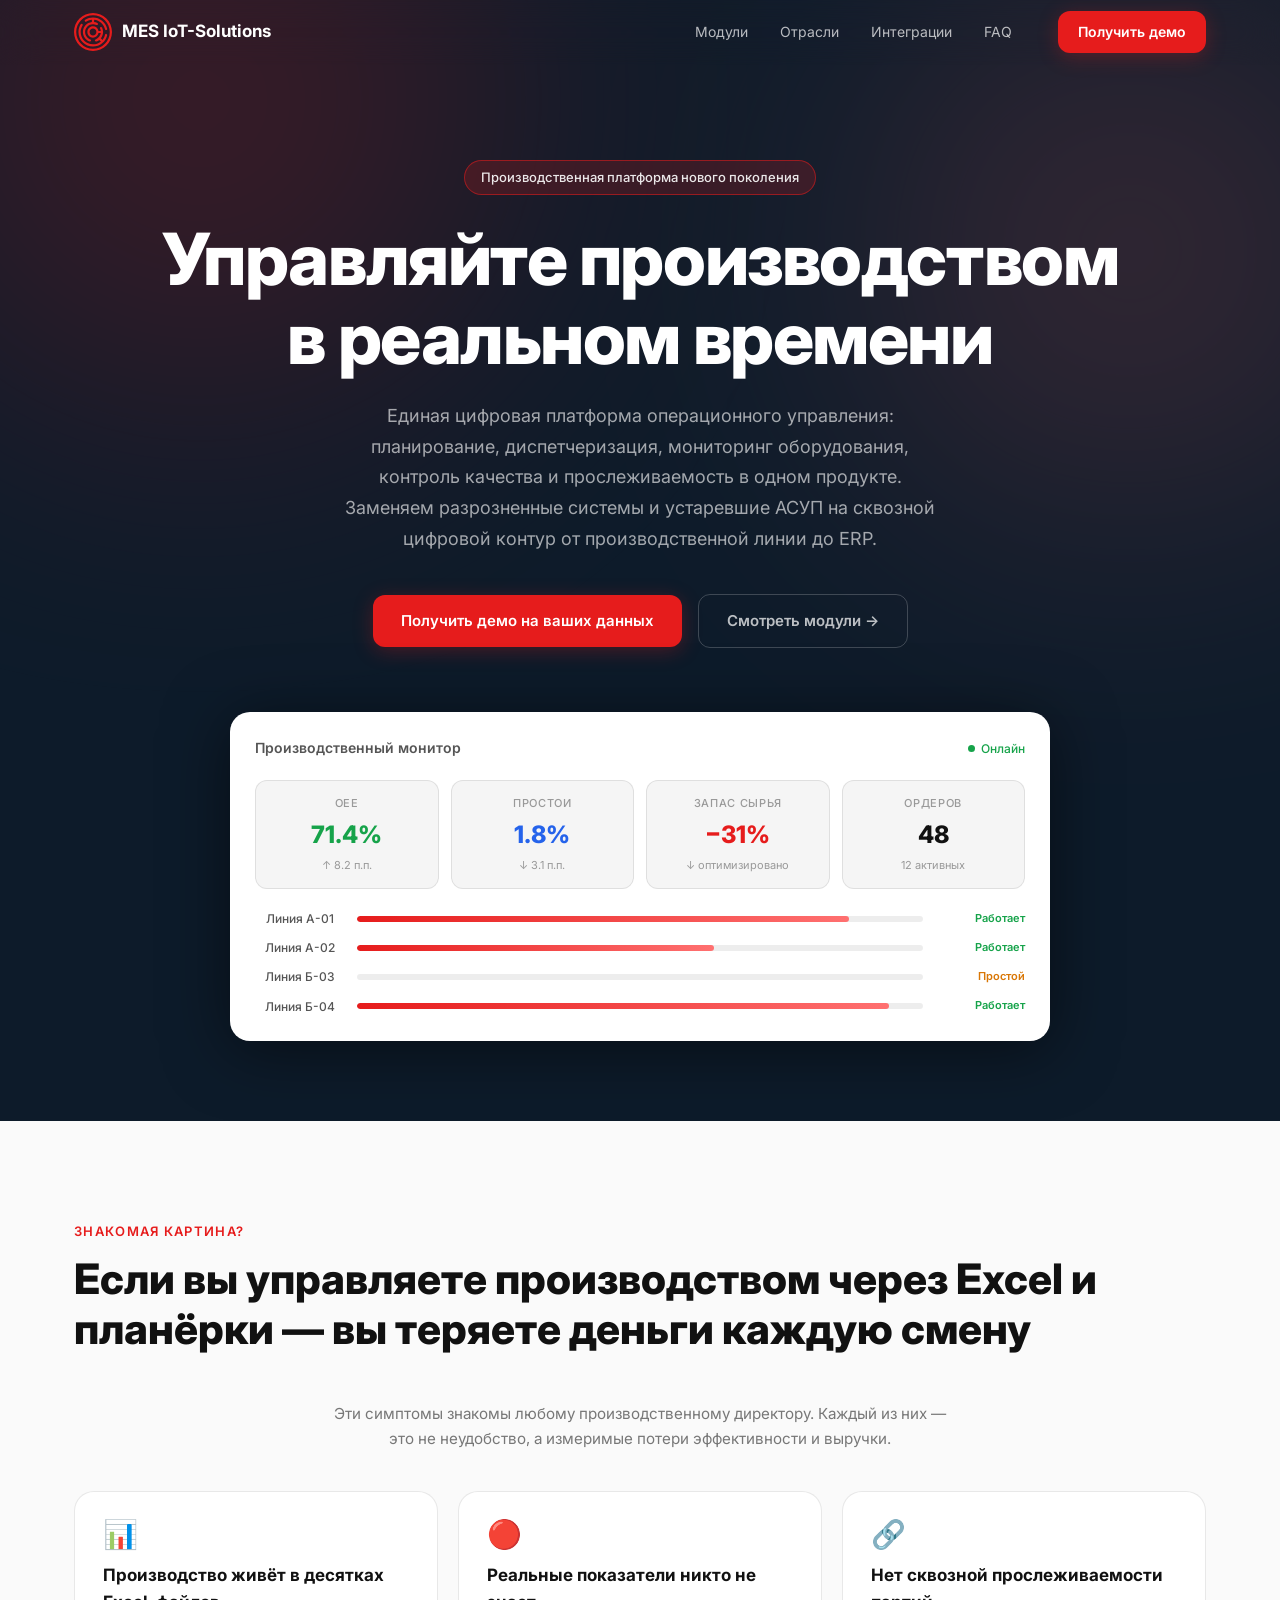
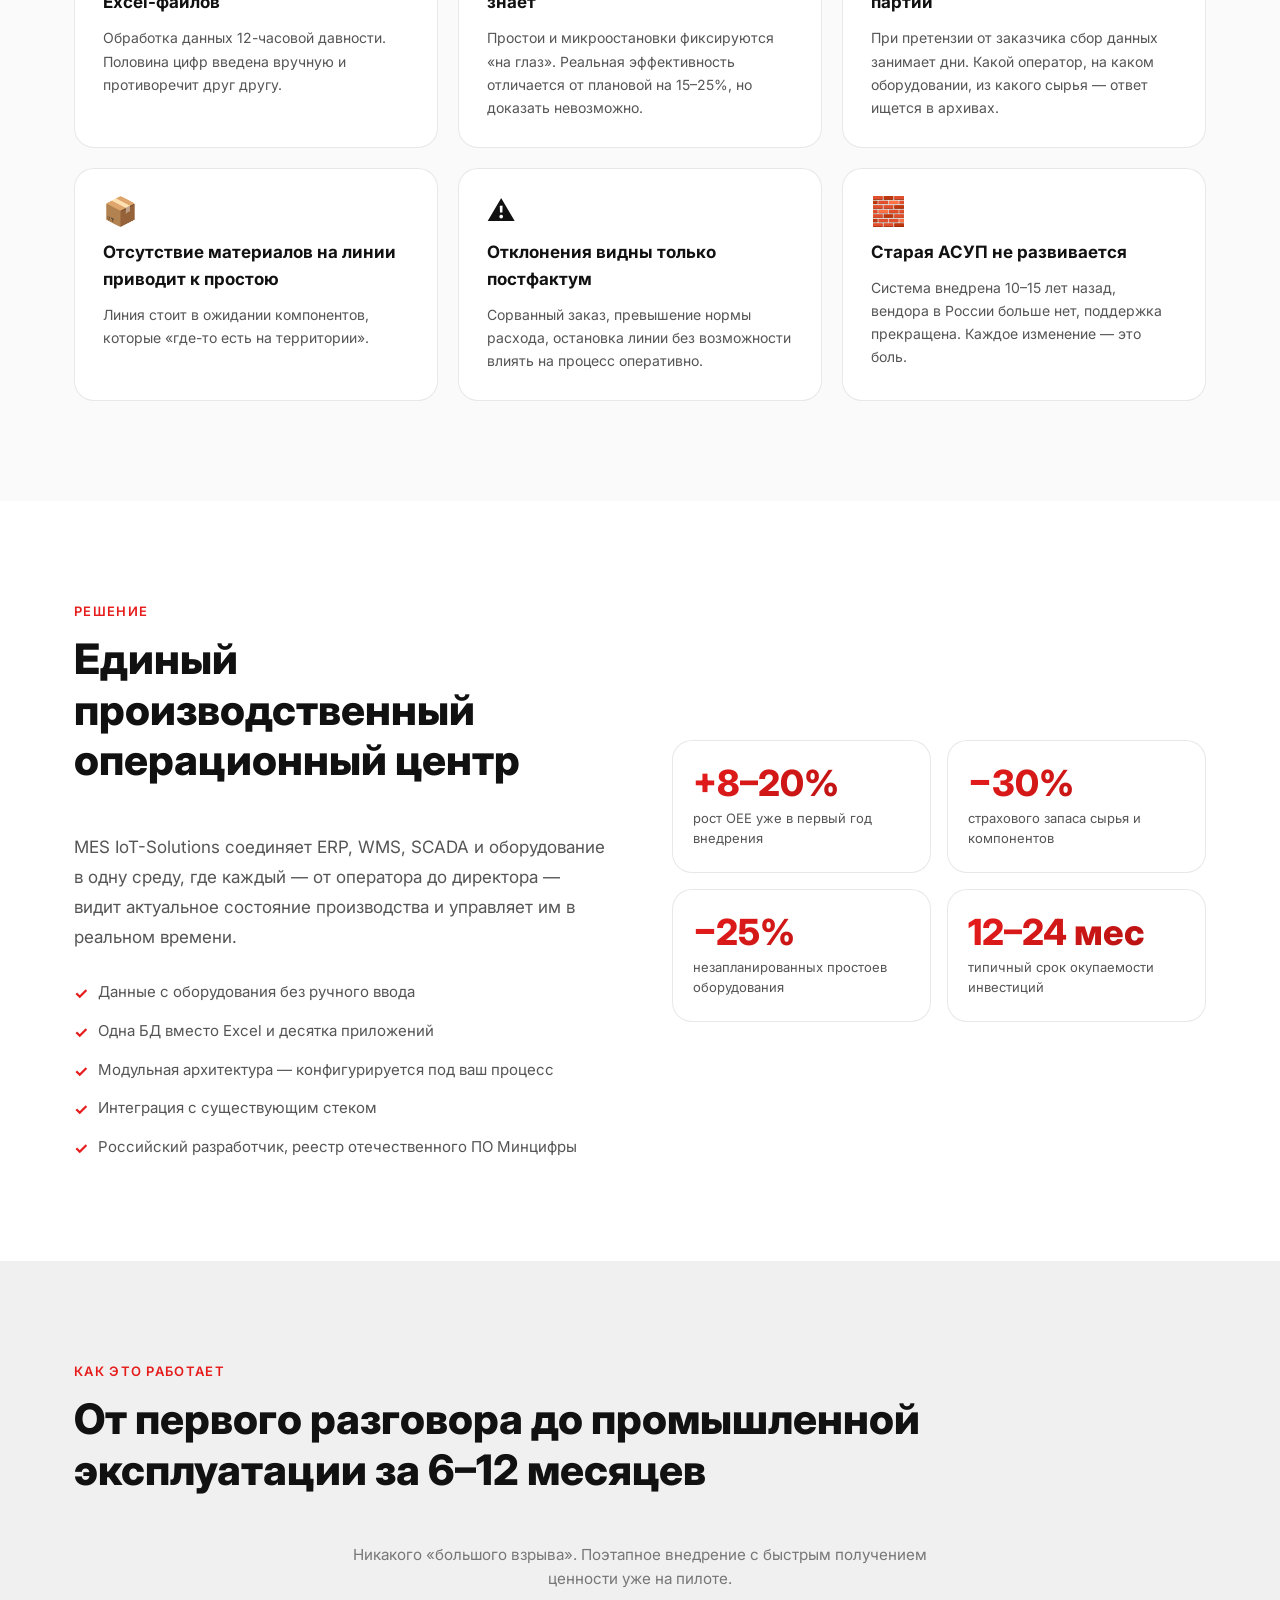
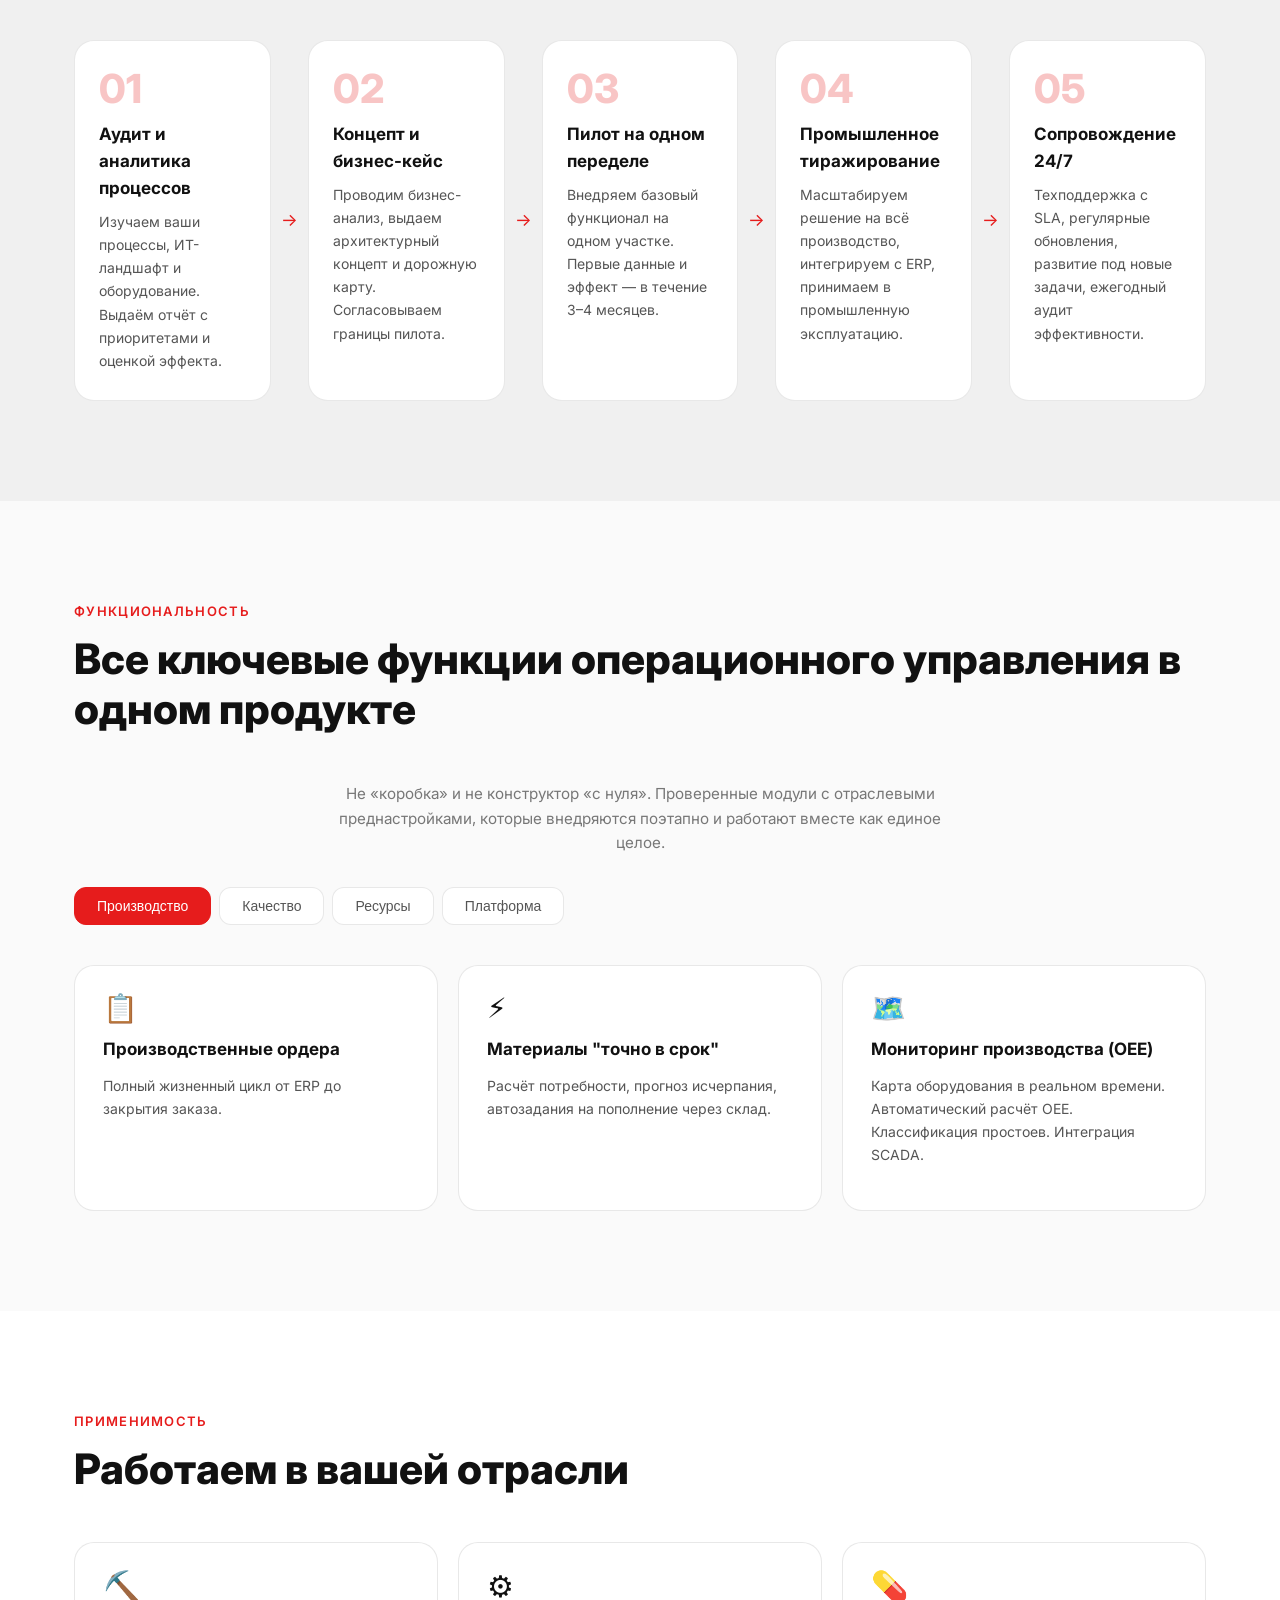
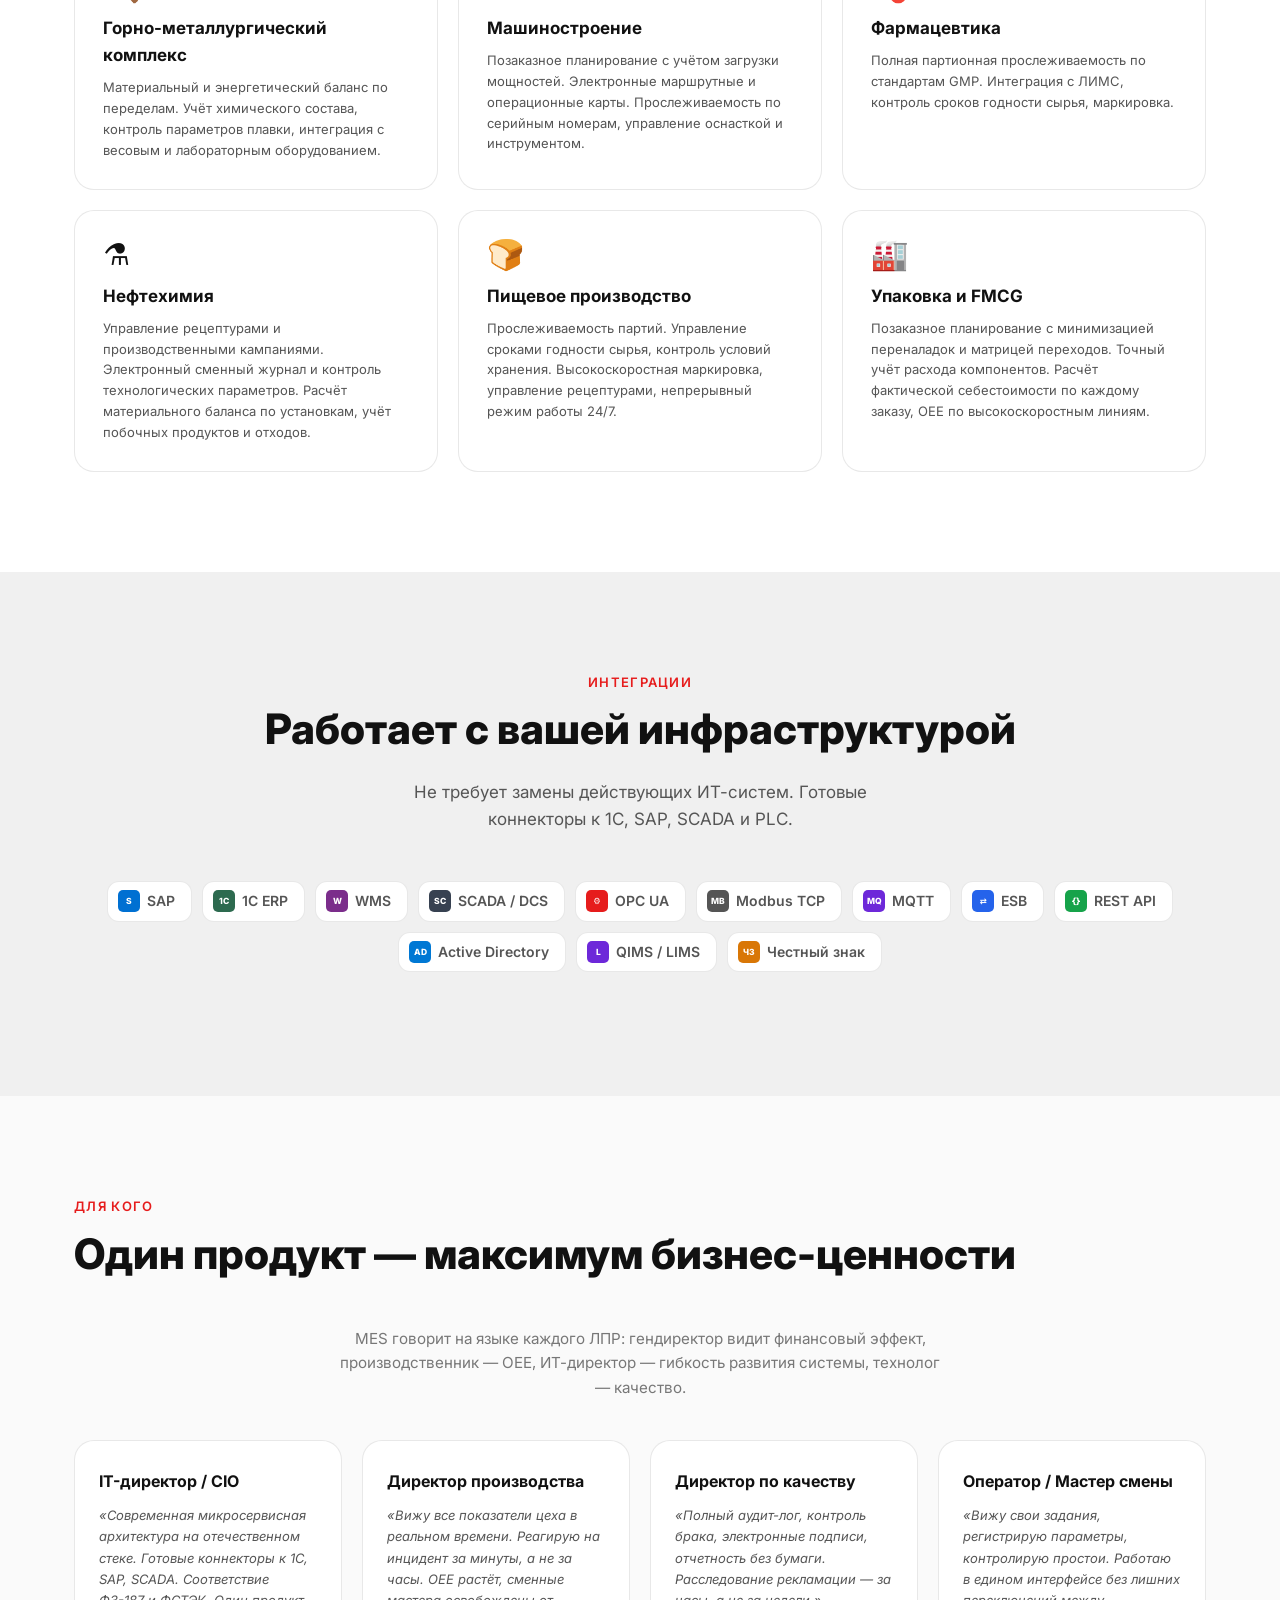
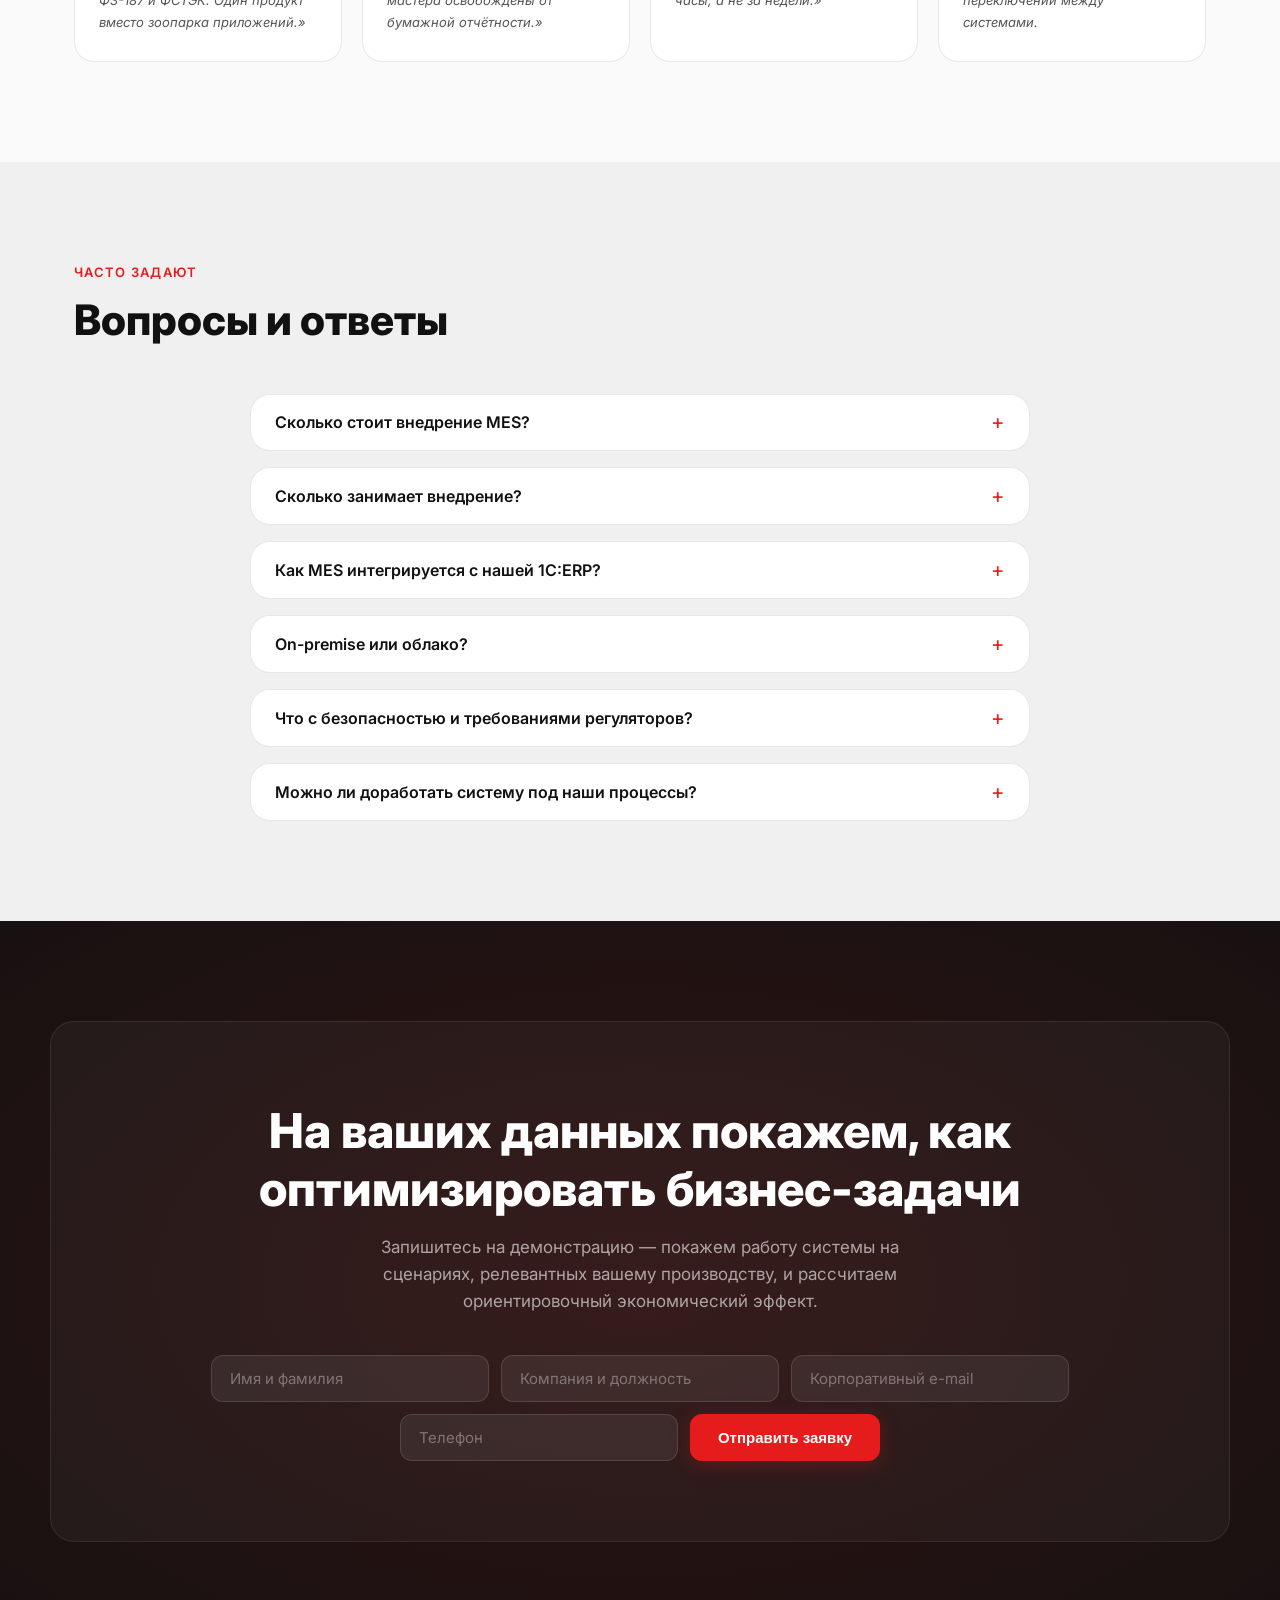
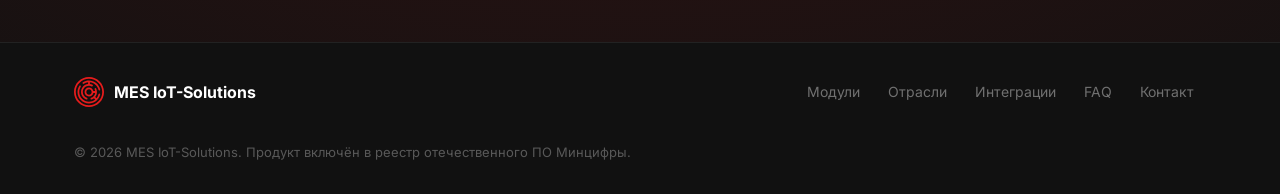
==== commit 254d70d5: "Add files via upload" ====
--- a/index.html
+++ b/index.html
@@ -398,17 +398,15 @@
         </div>
         <div class="role__card reveal">
           <h3>Директор производства</h3>
-          <p>«Вижу весь цех в реальном времени. Реагирую на инцидент за минуты, а не за часы. OEE растёт, сменные мастера освобождены от бумажной отчётности.»</p>
+          <p>«Вижу все показатели цеха в реальном времени. Реагирую на инцидент за минуты, а не за часы. OEE растёт, сменные мастера освобождены от бумажной отчётности.»</p>
         </div>
         <div class="role__card reveal">
           <h3>Директор по качеству</h3>
-          <p>«Полный аудит-лог, карантин, электронные подписи, SPC-контроль — всё без бумаги. Расследование рекламации — за часы, а не за недели.»</p>
+          <p>«Полный аудит-лог, контроль брака, электронные подписи, отчетность без бумаги. Расследование рекламации — за часы, а не за недели.»</p>
         </div>
         <div class="role__card reveal">
           <h3>Оператор / Мастер смены</h3>
-          <p>«Вижу свои задания, регистрирую параметры, сообщаю о простоях — с планшета или сенсорного терминала, без лишних переключений.»</p>
-        </div>
-      </div>
+          <p>«Вижу свои задания, регистрирую параметры, контролирую простои. Работаю в едином интерфейсе без лишних переключений между системами.
     </div>
   </section>
 
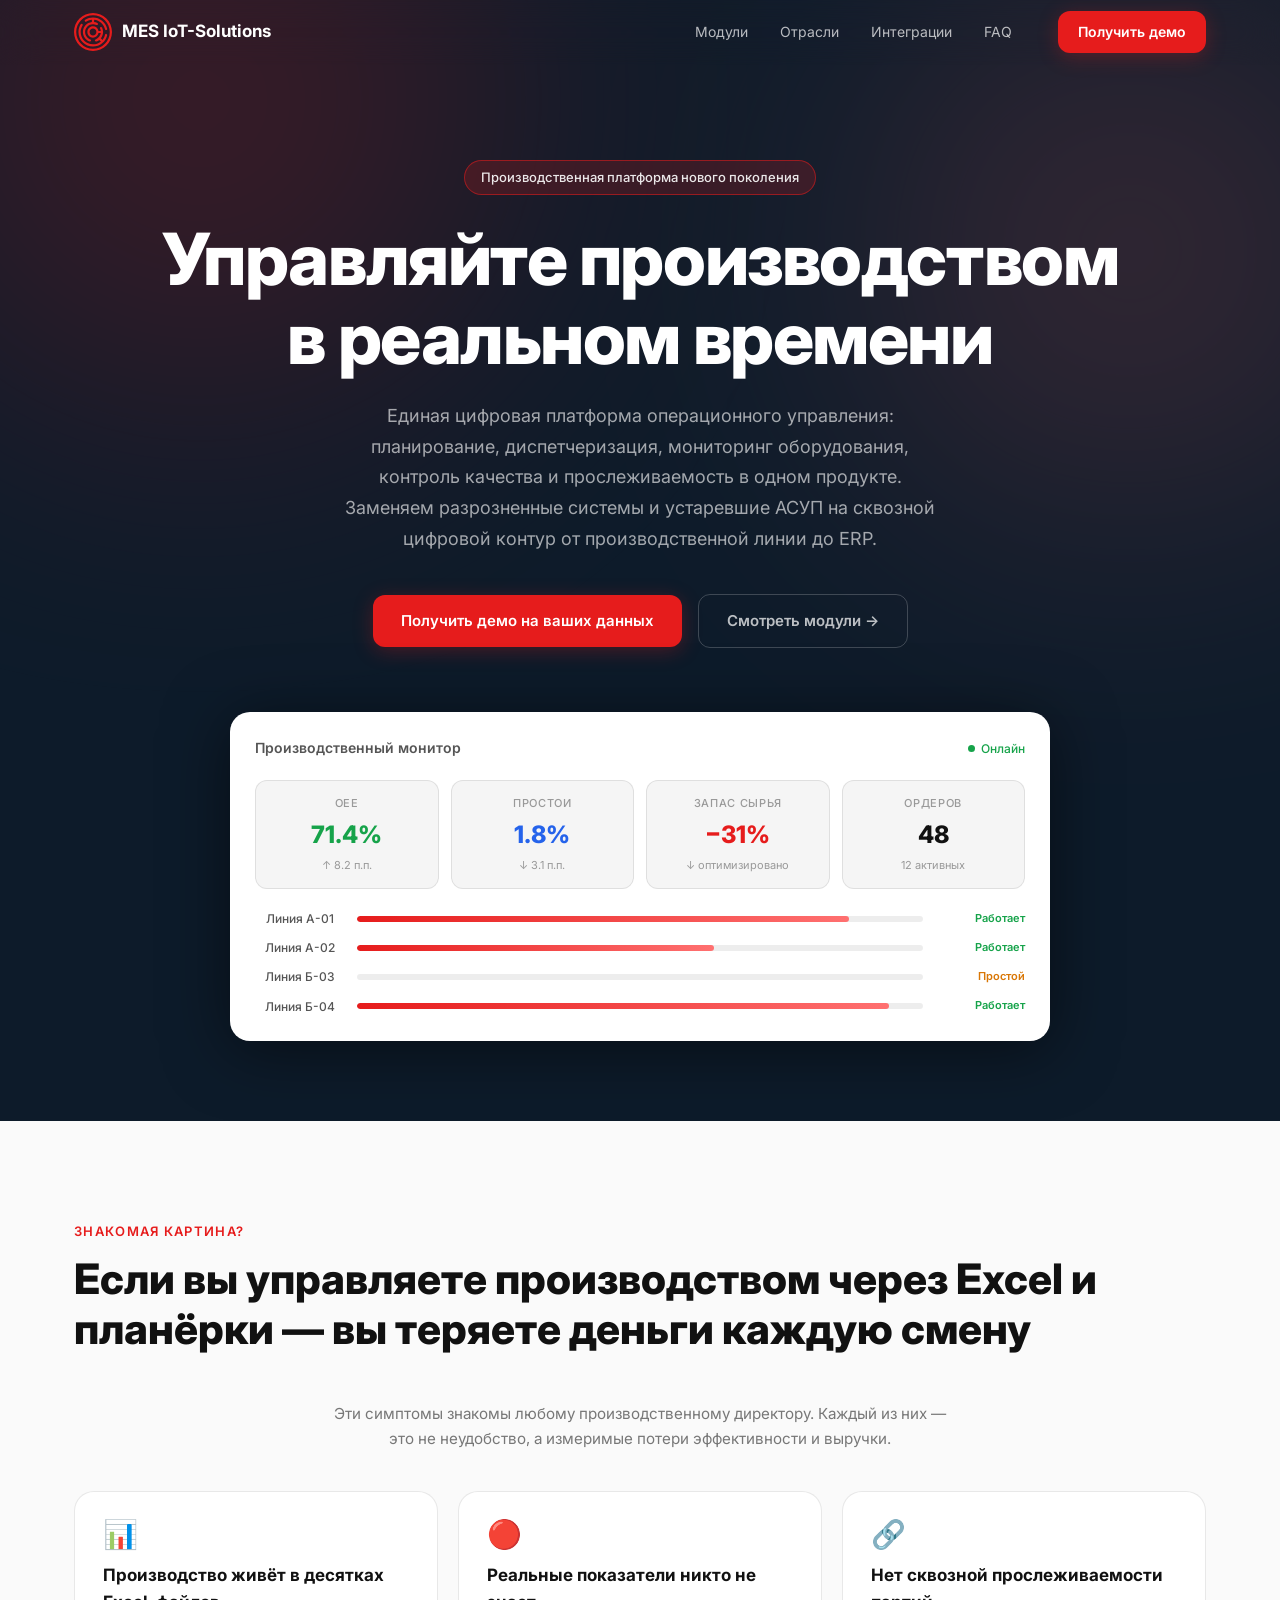
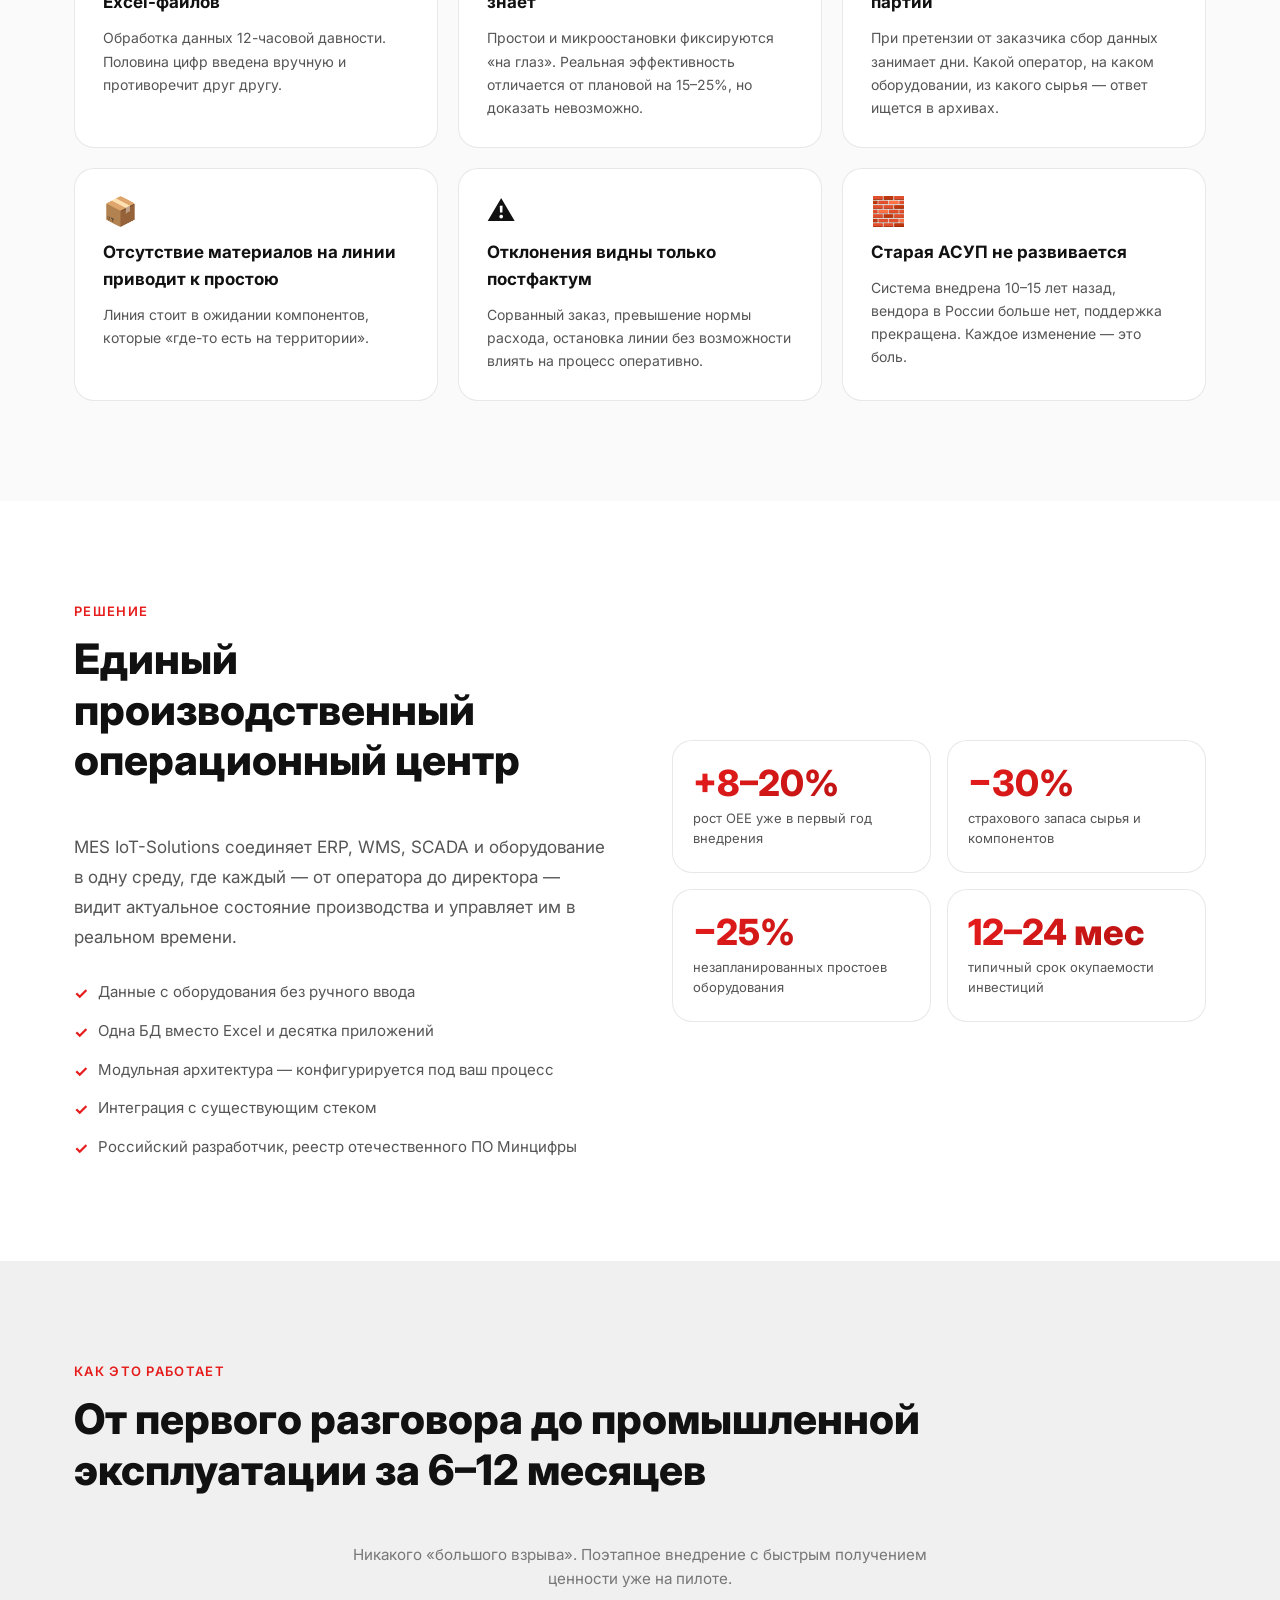
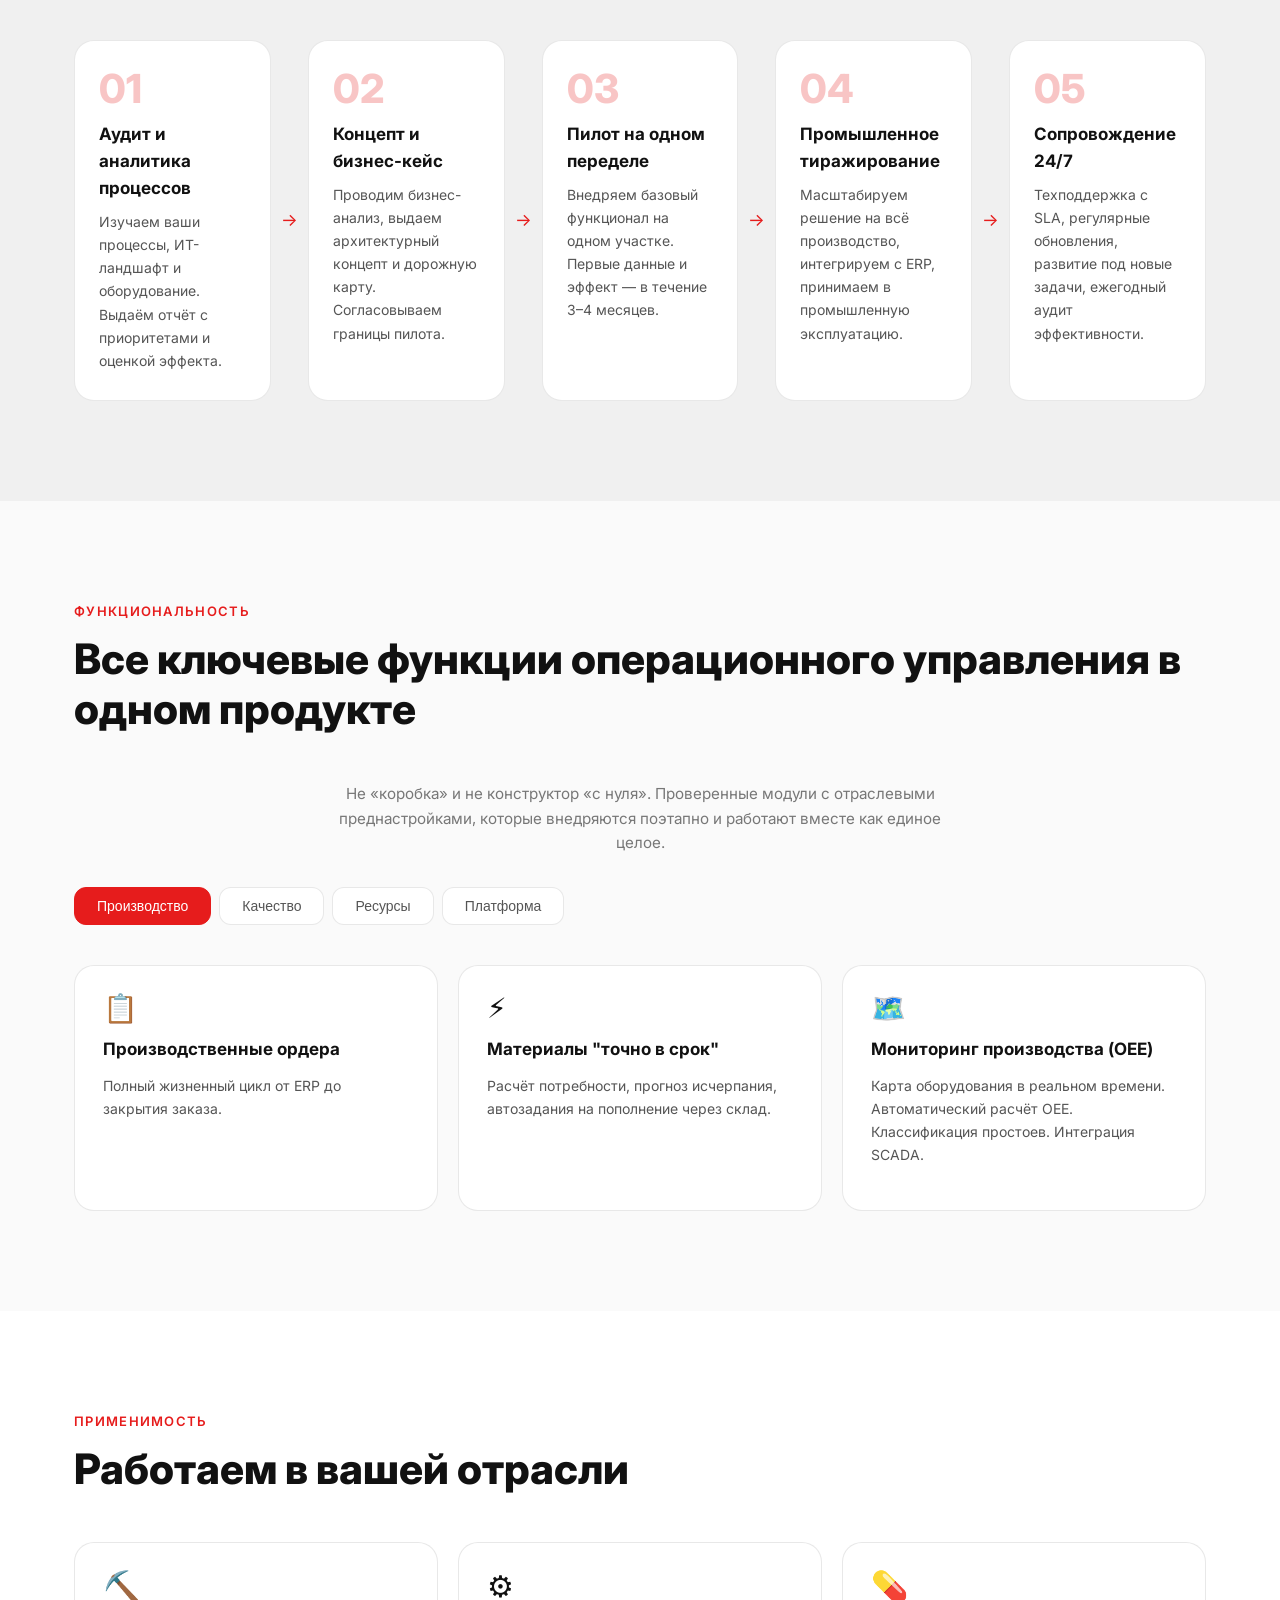
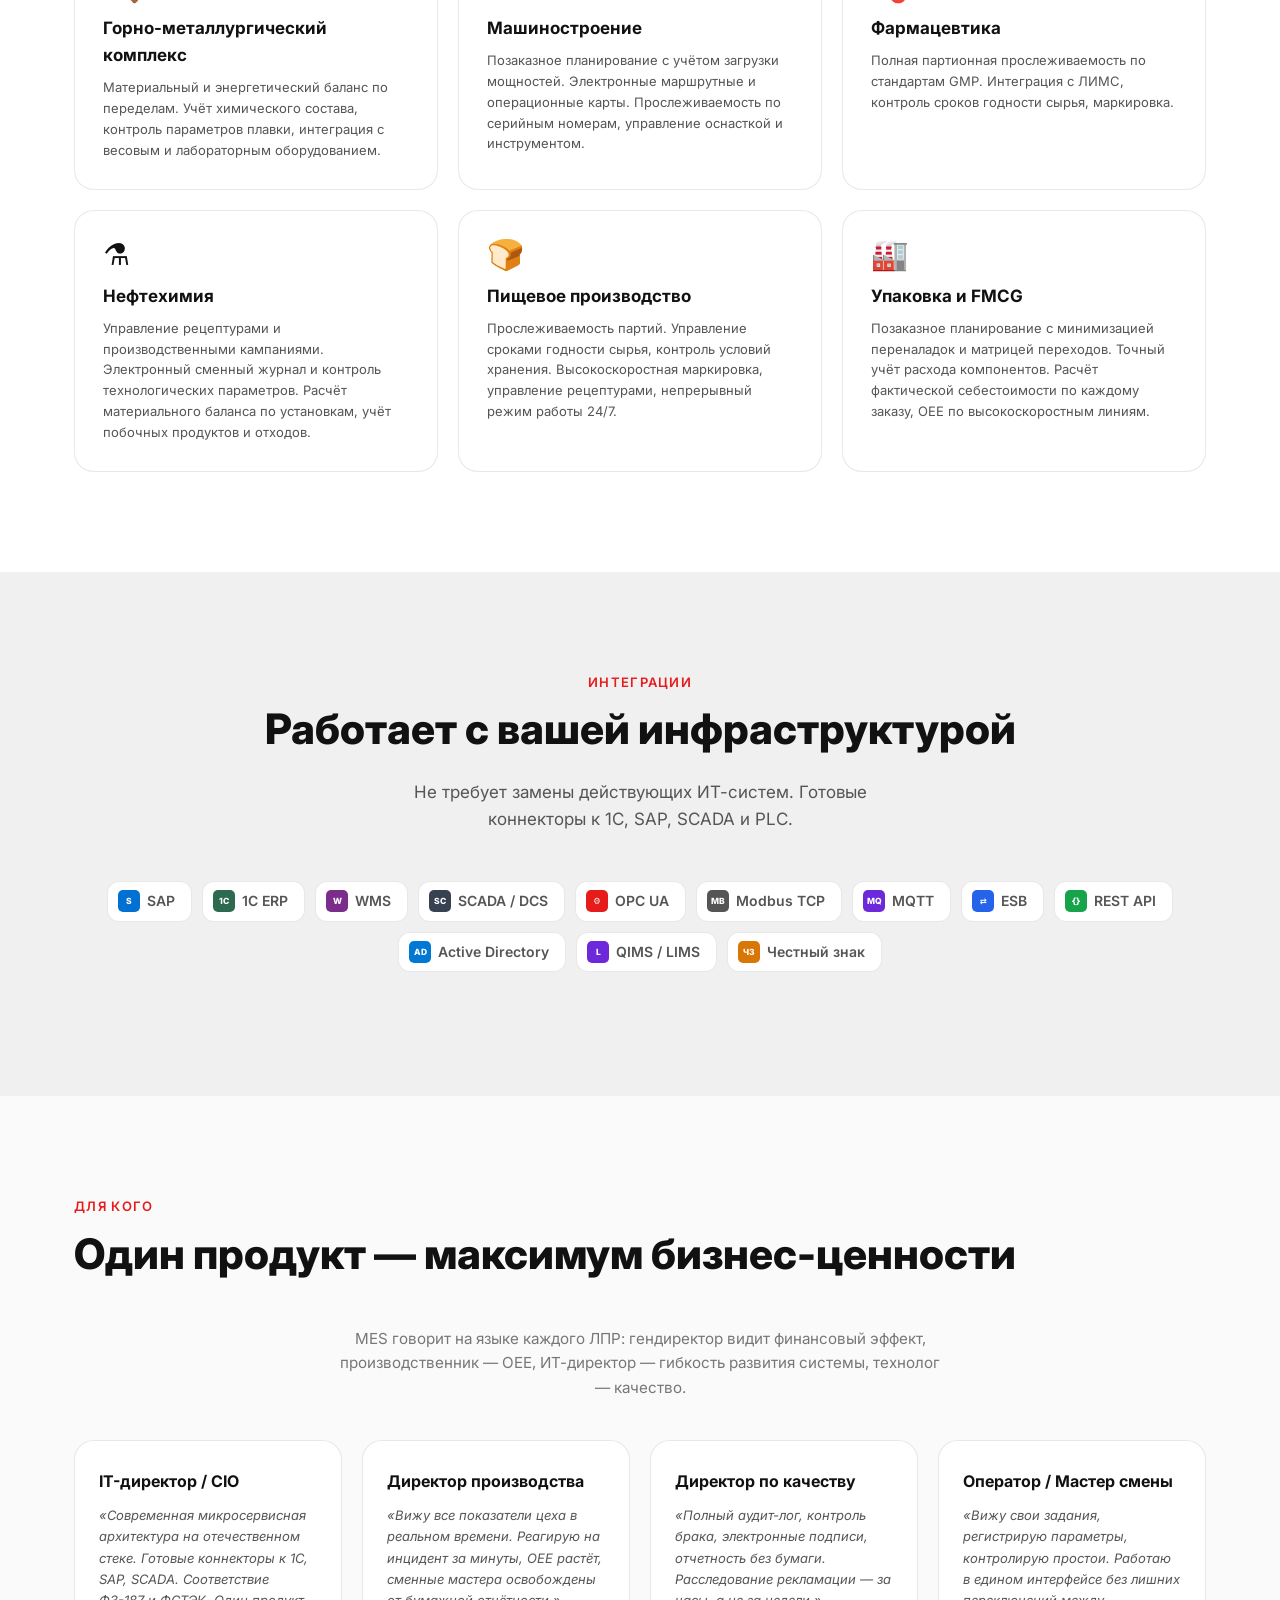
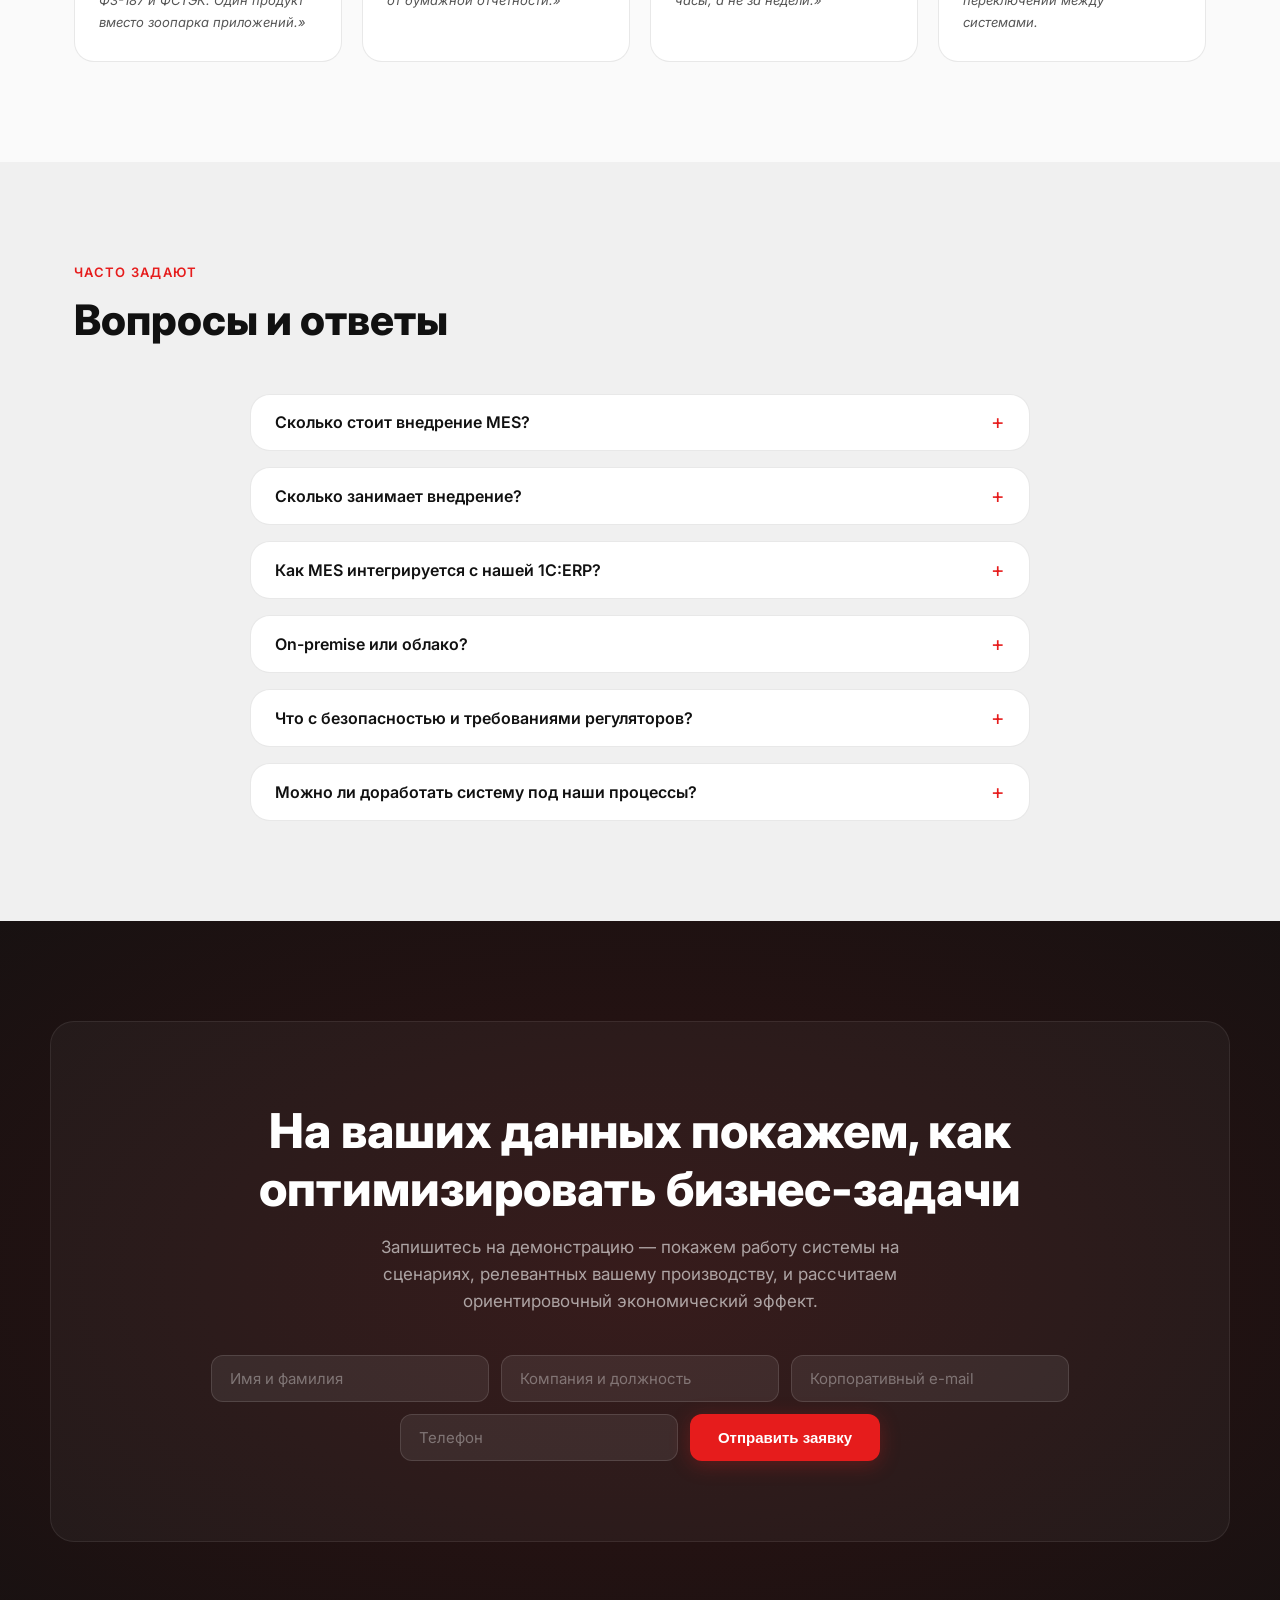
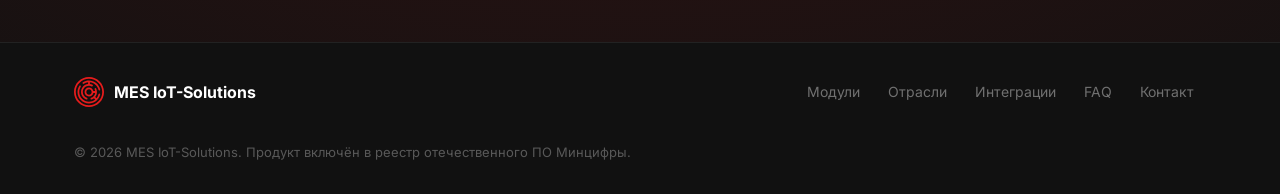
==== commit 8a26ba8d: "Add files via upload" ====
--- a/index.html
+++ b/index.html
@@ -398,7 +398,7 @@
         </div>
         <div class="role__card reveal">
           <h3>Директор производства</h3>
-          <p>«Вижу все показатели цеха в реальном времени. Реагирую на инцидент за минуты, а не за часы. OEE растёт, сменные мастера освобождены от бумажной отчётности.»</p>
+          <p>«Вижу все показатели цеха в реальном времени. Реагирую на инцидент за минуты, OEE растёт, сменные мастера освобождены от бумажной отчётности.»</p>
         </div>
         <div class="role__card reveal">
           <h3>Директор по качеству</h3>
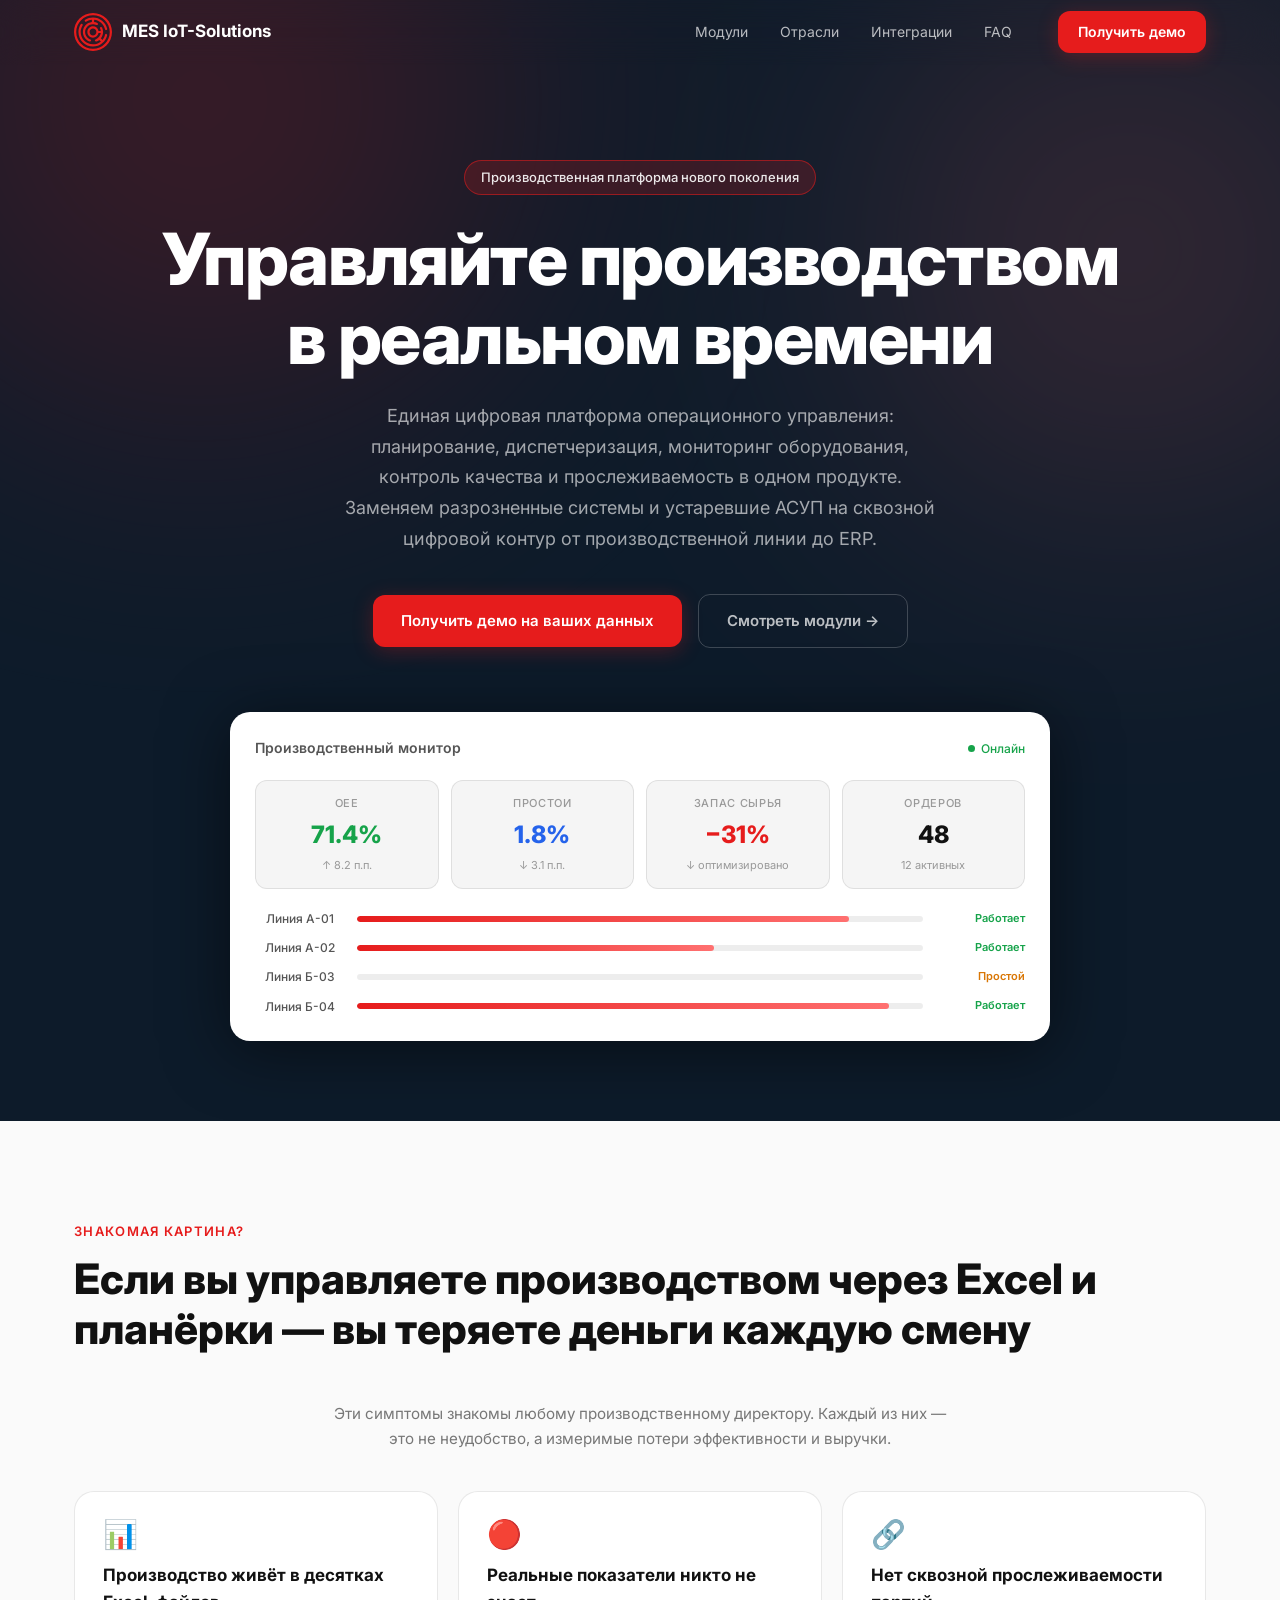
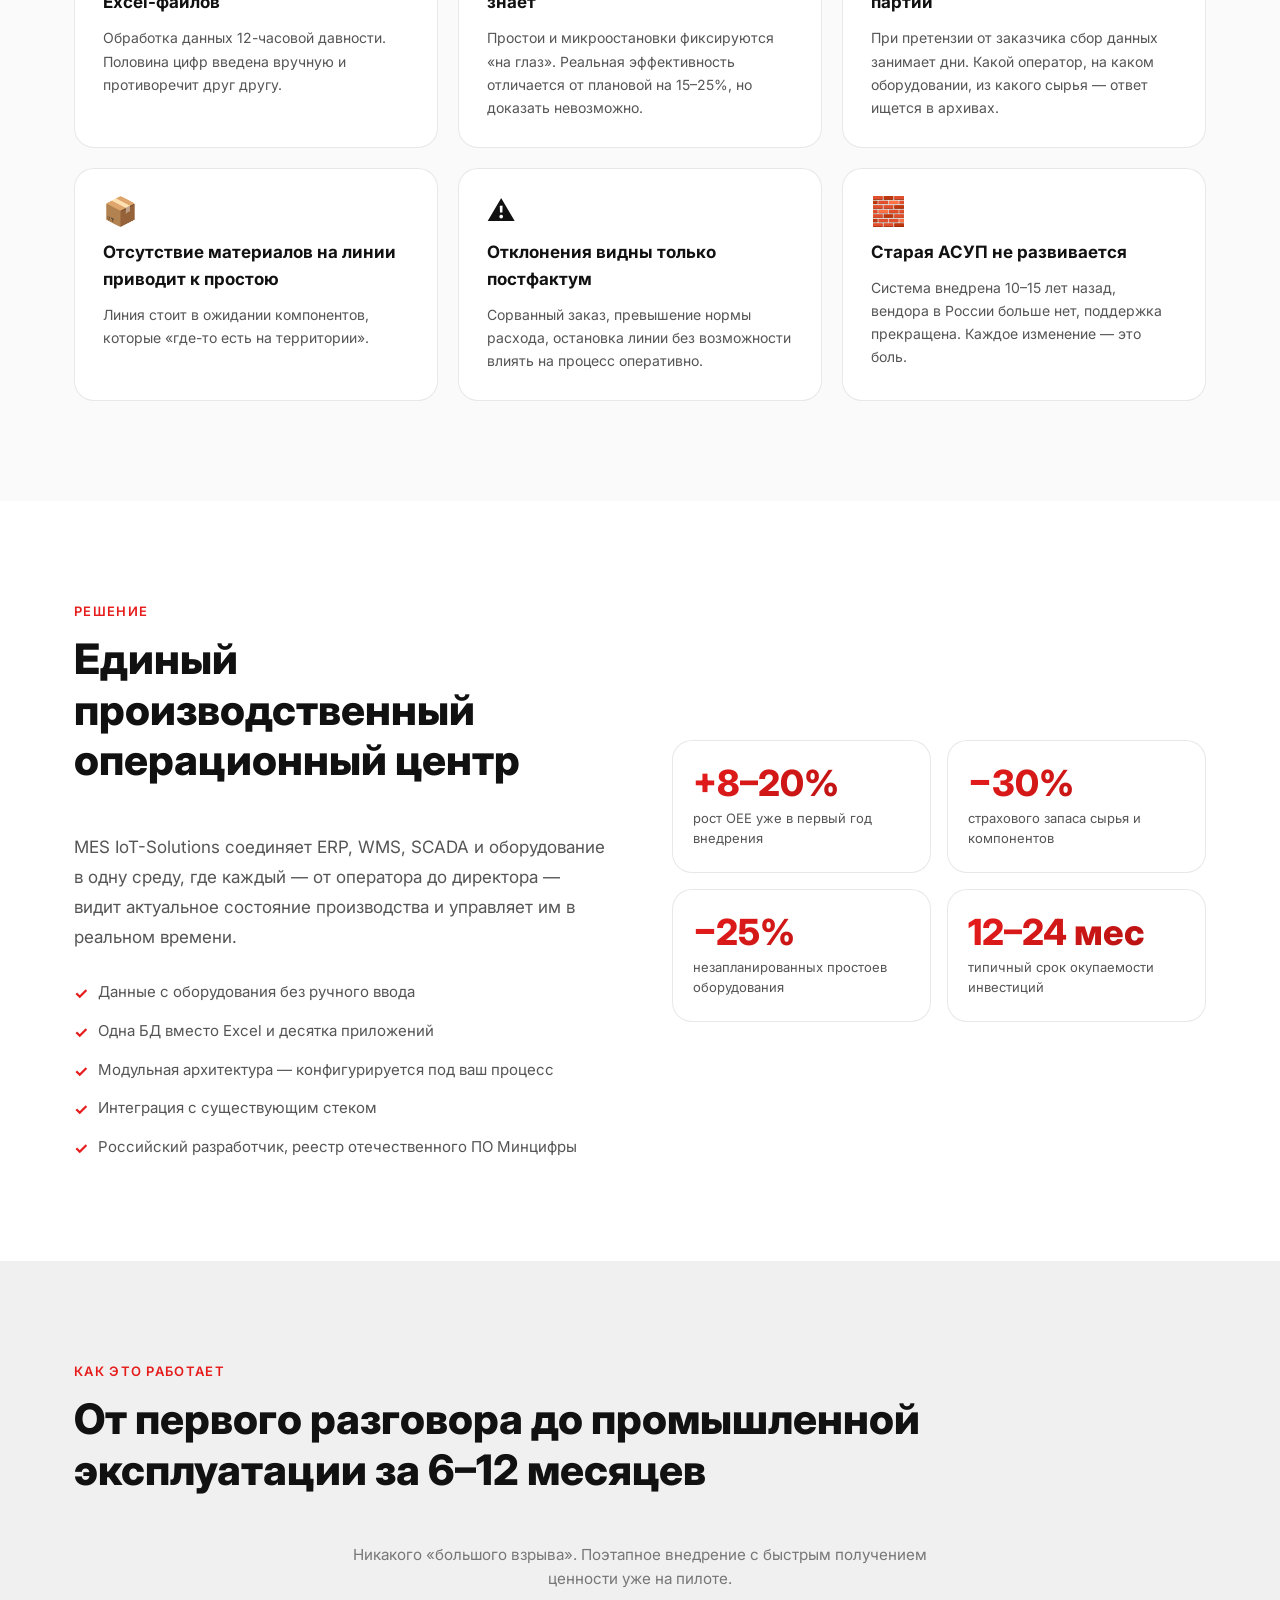
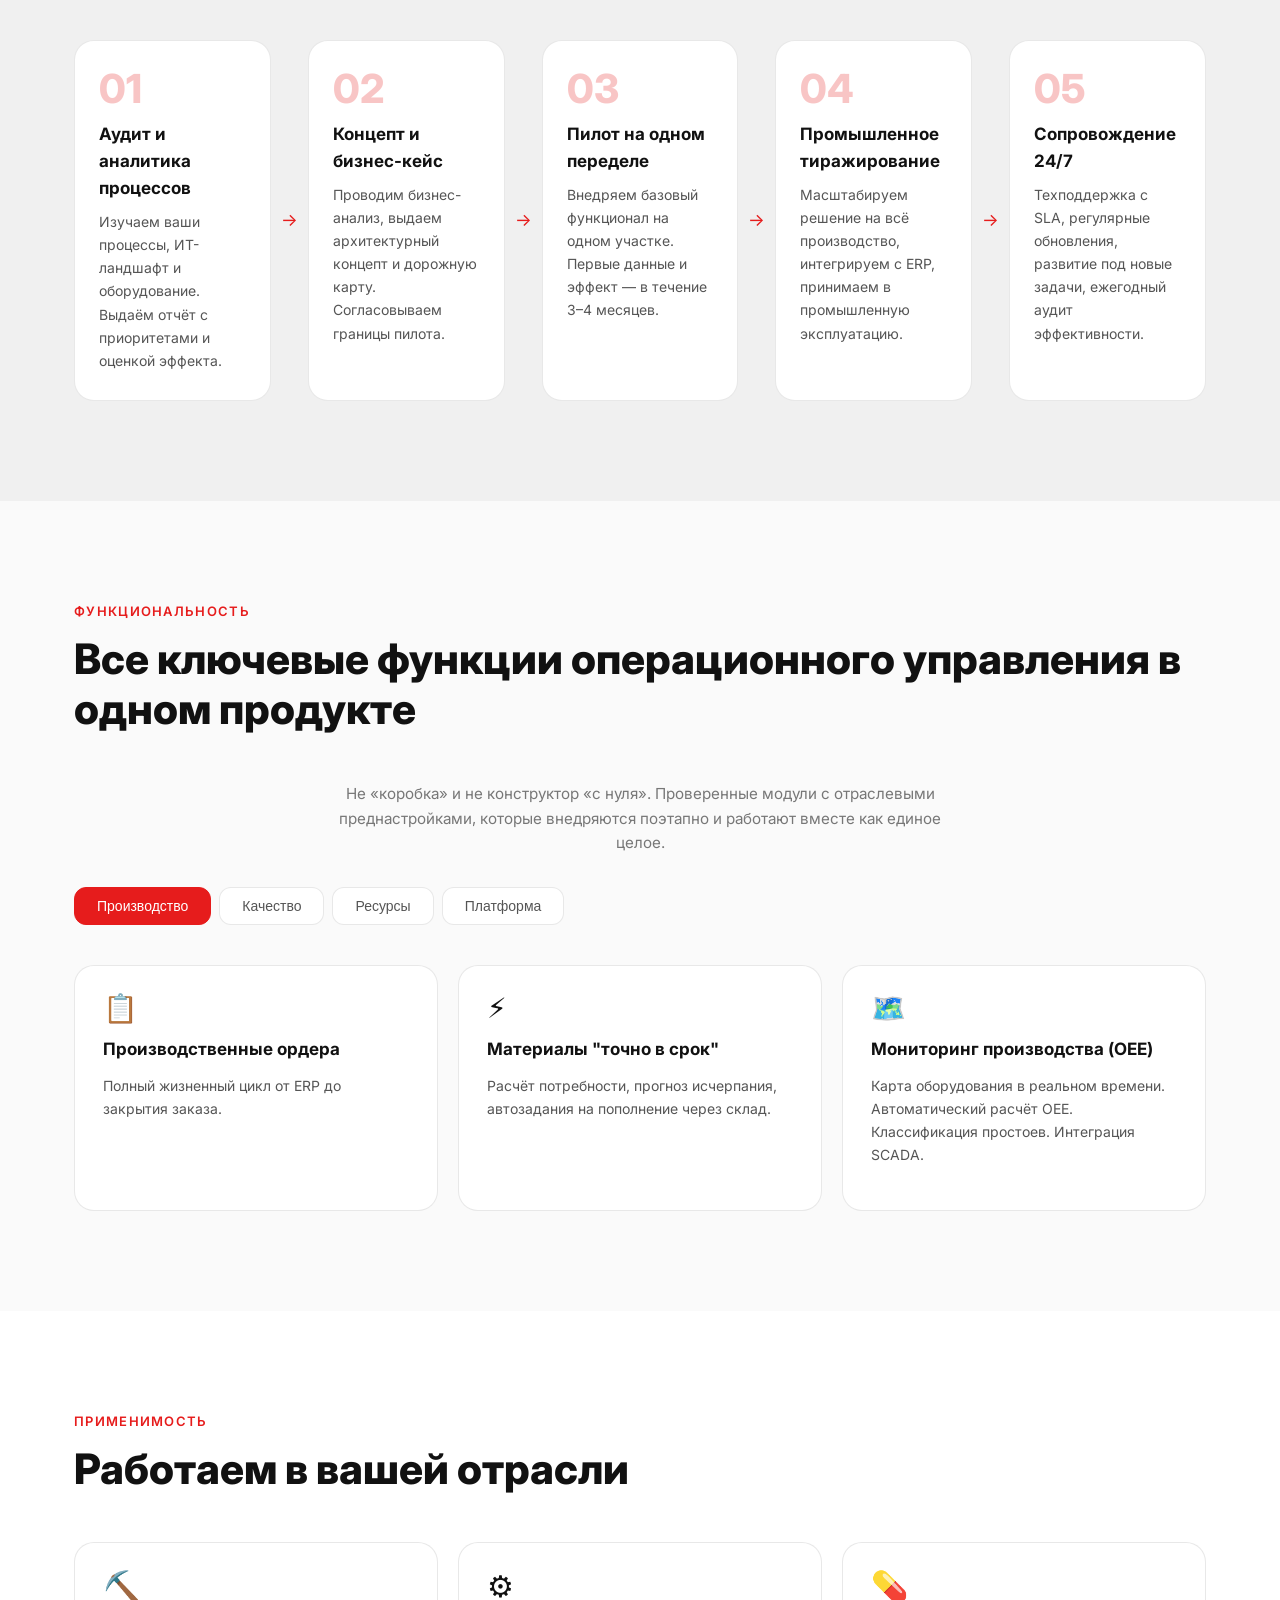
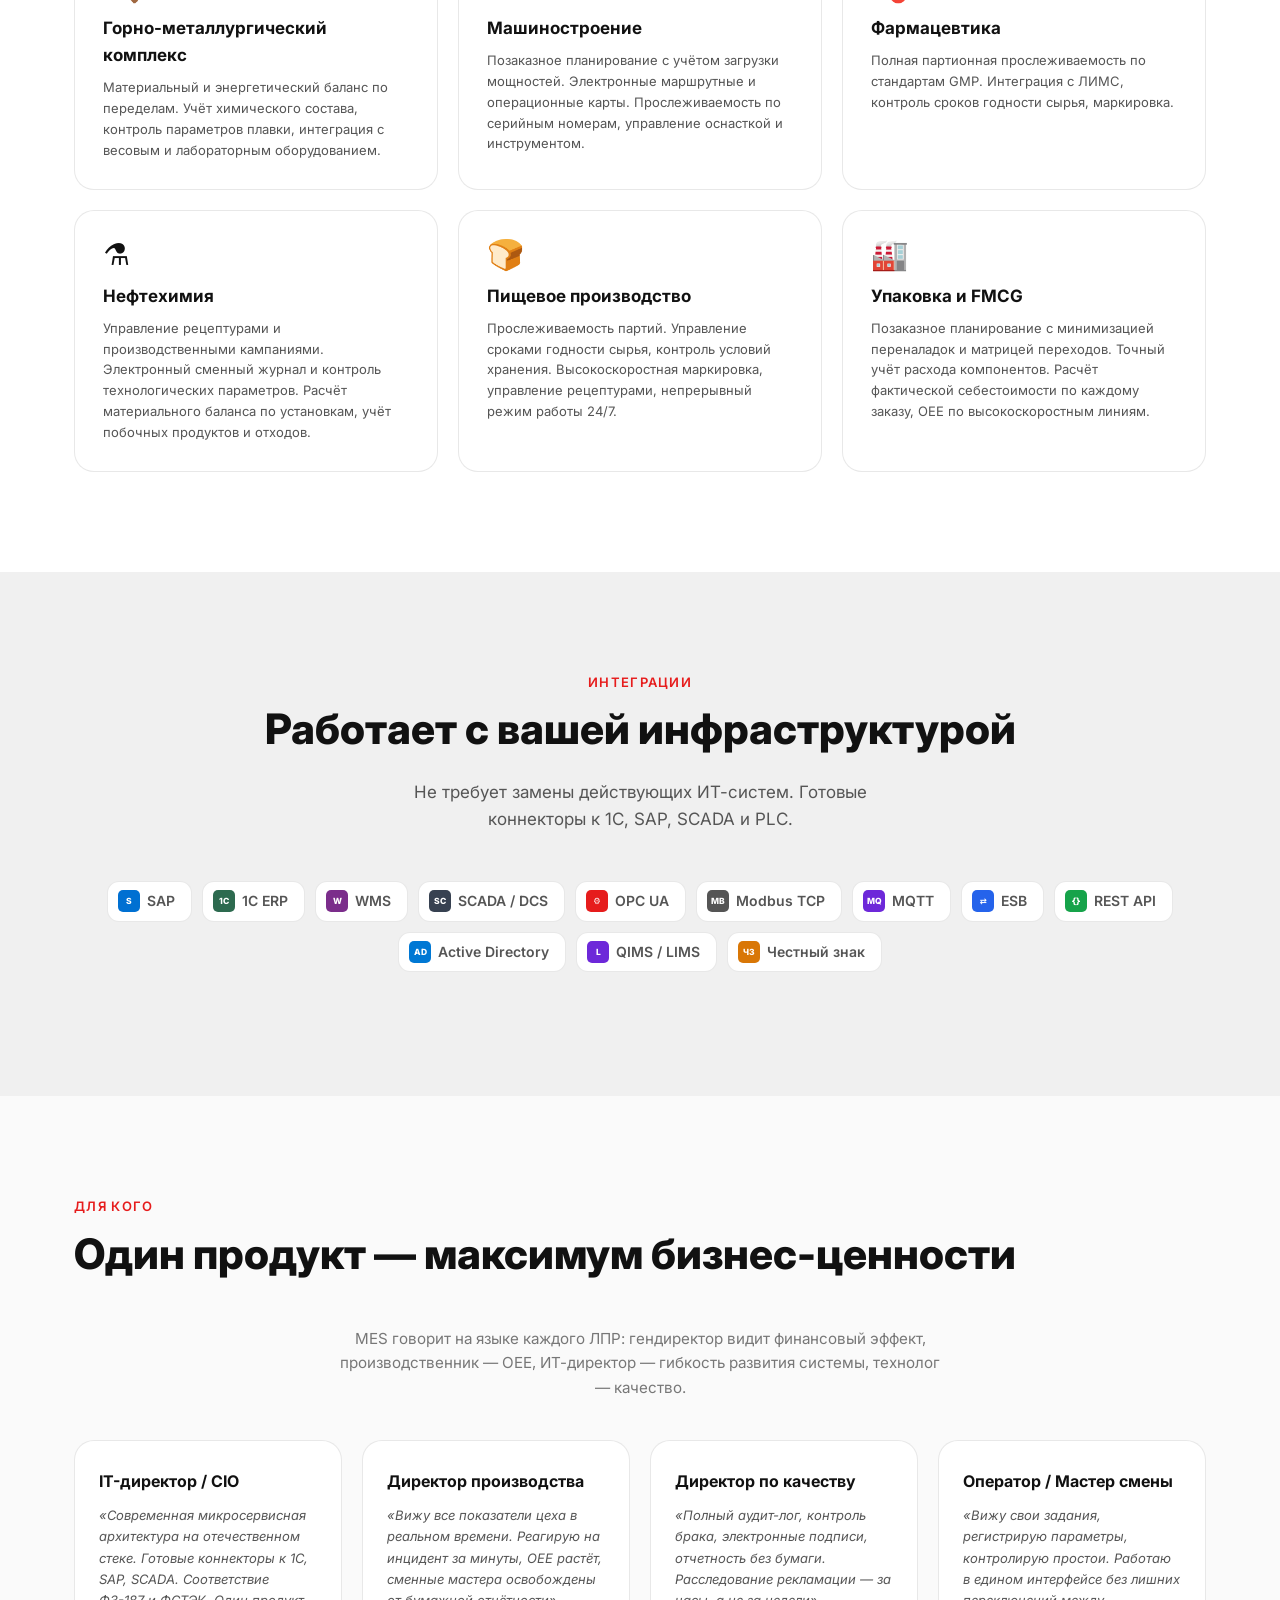
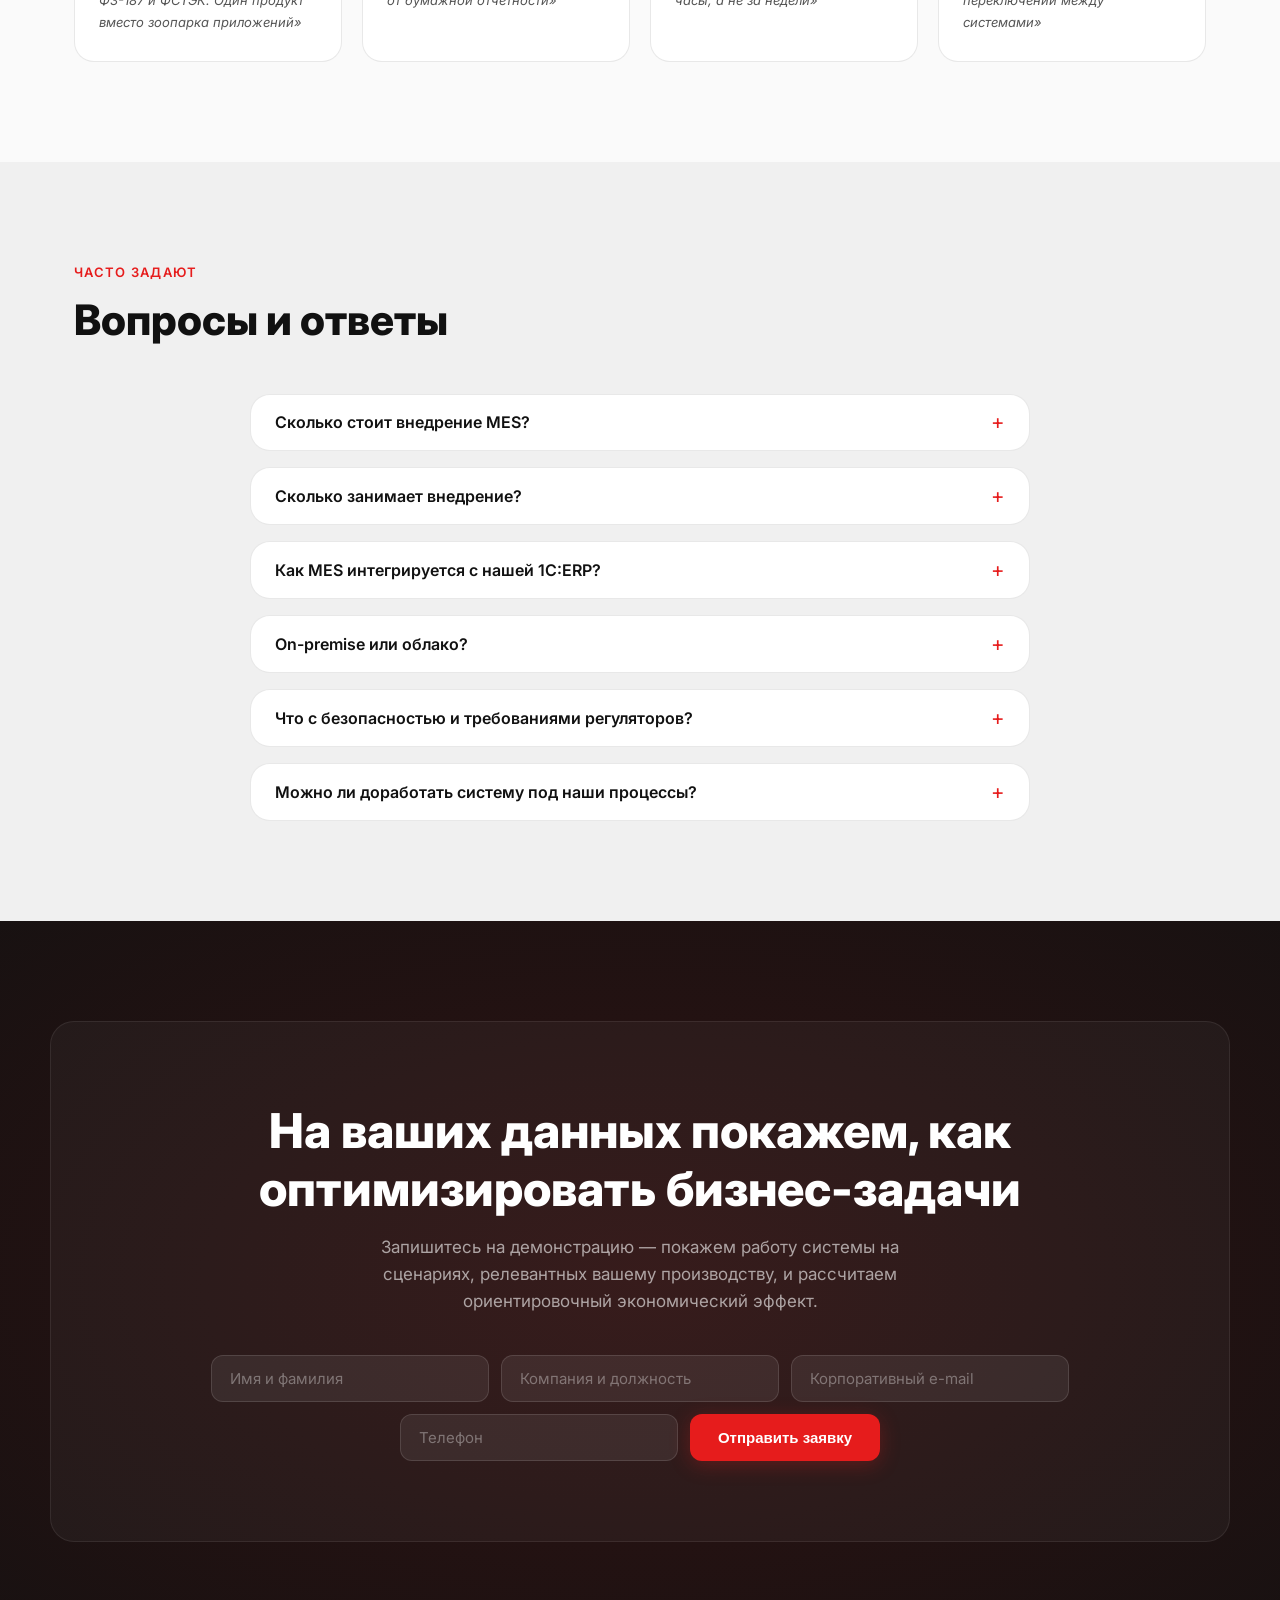
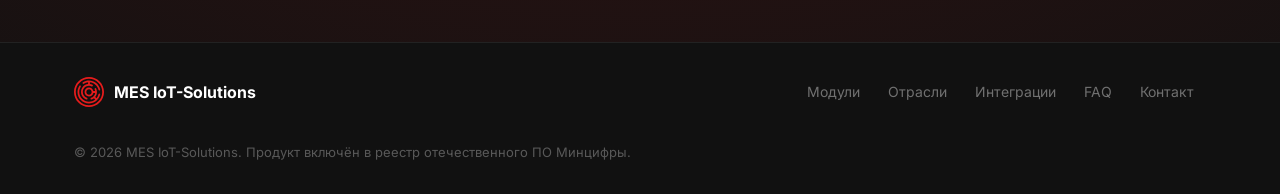
==== commit 4752e300: "Add files via upload" ====
--- a/index.html
+++ b/index.html
@@ -394,19 +394,19 @@
       <div class="roles__grid">
         <div class="role__card reveal">
           <h3>IT-директор / CIO</h3>
-          <p>«Современная микросервисная архитектура на отечественном стеке. Готовые коннекторы к 1С, SAP, SCADA. Соответствие ФЗ-187 и ФСТЭК. Один продукт вместо зоопарка приложений.»</p>
+          <p>«Современная микросервисная архитектура на отечественном стеке. Готовые коннекторы к 1С, SAP, SCADA. Соответствие ФЗ-187 и ФСТЭК. Один продукт вместо зоопарка приложений»</p>
         </div>
         <div class="role__card reveal">
           <h3>Директор производства</h3>
-          <p>«Вижу все показатели цеха в реальном времени. Реагирую на инцидент за минуты, OEE растёт, сменные мастера освобождены от бумажной отчётности.»</p>
+          <p>«Вижу все показатели цеха в реальном времени. Реагирую на инцидент за минуты, OEE растёт, сменные мастера освобождены от бумажной отчётности»</p>
         </div>
         <div class="role__card reveal">
           <h3>Директор по качеству</h3>
-          <p>«Полный аудит-лог, контроль брака, электронные подписи, отчетность без бумаги. Расследование рекламации — за часы, а не за недели.»</p>
+          <p>«Полный аудит-лог, контроль брака, электронные подписи, отчетность без бумаги. Расследование рекламации — за часы, а не за недели»</p>
         </div>
         <div class="role__card reveal">
           <h3>Оператор / Мастер смены</h3>
-          <p>«Вижу свои задания, регистрирую параметры, контролирую простои. Работаю в едином интерфейсе без лишних переключений между системами.
+          <p>«Вижу свои задания, регистрирую параметры, контролирую простои. Работаю в едином интерфейсе без лишних переключений между системами»
     </div>
   </section>
 
